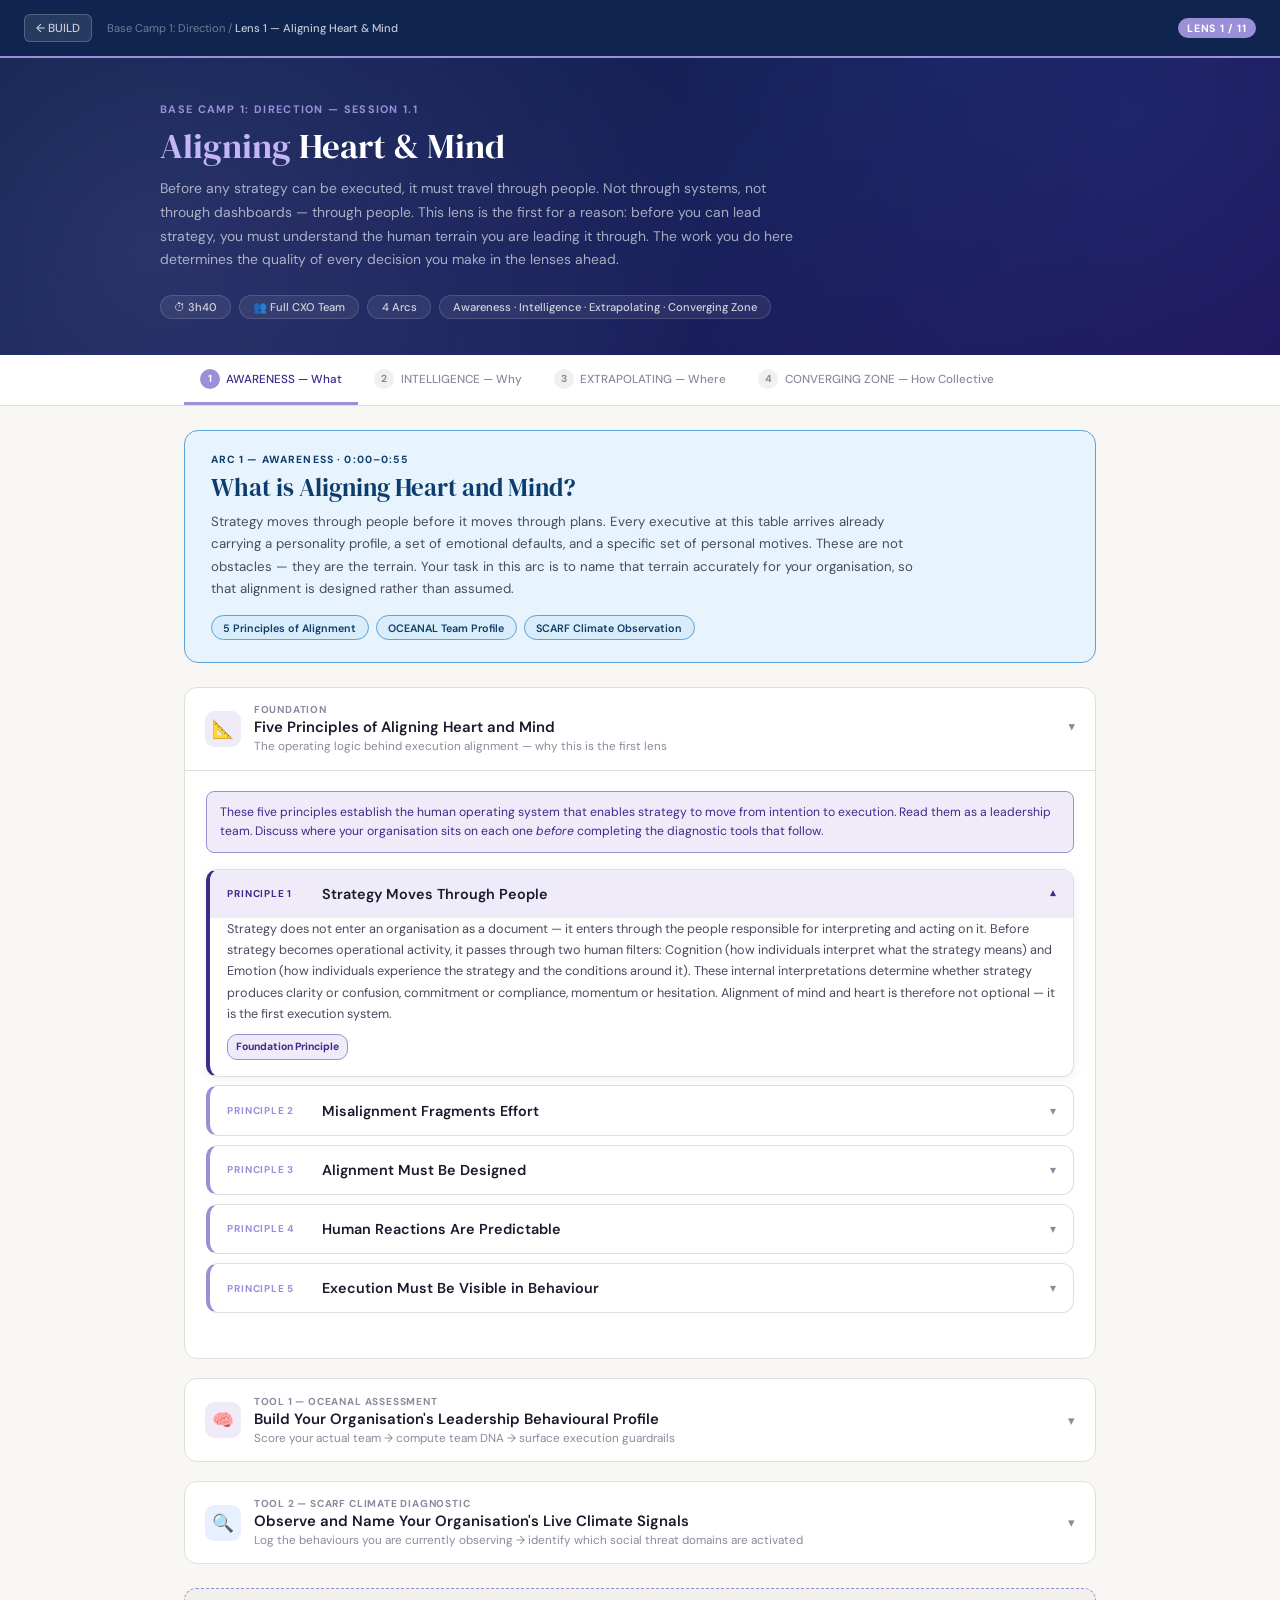
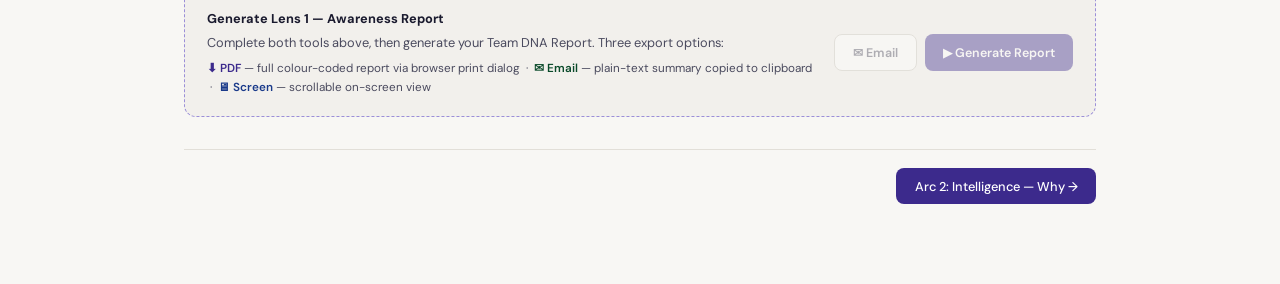
==== lens_01_heartmind.html @ 353a2988 "Update lens_01_heartmind.html" ====
<!DOCTYPE html>
<html lang="en">
<head>
<meta charset="UTF-8">
<meta name="viewport" content="width=device-width, initial-scale=1.0">
<title>S2R BUILD — Lens 1: Aligning Heart & Mind</title>
<link rel="preconnect" href="https://fonts.googleapis.com">
<link href="https://fonts.googleapis.com/css2?family=DM+Sans:ital,opsz,wght@0,9..40,300;0,9..40,400;0,9..40,500;0,9..40,600;1,9..40,400&family=DM+Serif+Display&display=swap" rel="stylesheet">
<style>
/* ── SHARED DESIGN TOKENS (copy :root block to every new lens) ── */
:root{
  --navy:#1B3F7A;--navy-dk:#0F2550;--navy-lt:#2C5099;
  --red:#8C1A1A;--red-m:#B22222;
  --bg:#F8F7F4;--surf:#FFFFFF;--surf2:#F2F0EC;
  --bdr:#E2DFD8;--bdr2:#CCC9C0;
  --tx:#1A1A2E;--tx2:#4A4A5E;--tx3:#8A8A9E;
  --build-bg:#F0EBF8;--build-bd:#9B8FD8;--build-tx:#3C2A8C;
  --arc1-bg:#E8F4FD;--arc1-bd:#5BA3D9;--arc1-tx:#0C3D6B;
  --arc2-bg:#FFF0E8;--arc2-bd:#E88A1A;--arc2-tx:#6B3200;
  --arc3-bg:#F5EAF8;--arc3-bd:#9B4FCC;--arc3-tx:#4A0A7A;
  --arc4-bg:#E8F8F0;--arc4-bd:#2DB57A;--arc4-tx:#0A4A2A;
}
*{box-sizing:border-box;margin:0;padding:0}
body{font-family:'DM Sans',sans-serif;background:var(--bg);color:var(--tx);min-height:100vh}

/* NAV */
.topnav{background:var(--navy-dk);padding:0 1.5rem;display:flex;align-items:center;justify-content:space-between;height:58px;position:sticky;top:0;z-index:200;border-bottom:2px solid var(--build-bd)}
.nav-left{display:flex;align-items:center;gap:.9rem}
.back-btn{background:rgba(255,255,255,.1);border:1px solid rgba(255,255,255,.2);color:rgba(255,255,255,.75);font-family:'DM Sans',sans-serif;font-size:.73rem;font-weight:500;cursor:pointer;border-radius:6px;padding:.3rem .7rem;transition:all .2s}
.back-btn:hover{background:rgba(255,255,255,.18);color:#fff}
.nav-crumb{font-size:.7rem;color:rgba(255,255,255,.4)}
.nav-crumb span{color:rgba(255,255,255,.75);font-weight:500}
.lens-pip{background:var(--build-bd);color:#fff;font-size:.66rem;font-weight:700;padding:.22rem .6rem;border-radius:20px;letter-spacing:.06em}

/* LENS HERO */
.lens-hero{background:linear-gradient(140deg,#0B1E4A 0%,#18215A 55%,#22145A 100%);padding:2.75rem 1.5rem 2.25rem;overflow:hidden;position:relative}
.lens-hero::before{content:'';position:absolute;inset:0;background-image:radial-gradient(circle at 12% 65%,rgba(155,143,216,.18) 0%,transparent 48%),radial-gradient(circle at 88% 18%,rgba(45,100,200,.14) 0%,transparent 42%)}
.hero-inner{max-width:960px;margin:0 auto;position:relative}
.hero-camp{font-size:.68rem;font-weight:700;color:var(--build-bd);letter-spacing:.12em;text-transform:uppercase;margin-bottom:.55rem}
.hero-h1{font-family:'DM Serif Display',serif;font-size:2.2rem;font-weight:400;color:#fff;line-height:1.2;margin-bottom:.6rem}
.hero-h1 em{color:#C4B4F8;font-style:normal}
.hero-p{font-size:.87rem;color:rgba(255,255,255,.62);max-width:640px;line-height:1.72;margin-bottom:1.4rem}
.hero-chips{display:flex;gap:8px;flex-wrap:wrap}
.chip{background:rgba(255,255,255,.07);border:1px solid rgba(255,255,255,.14);color:rgba(255,255,255,.78);padding:.27rem .82rem;border-radius:20px;font-size:.7rem;font-weight:500}

/* ARC NAV */
.arc-nav{background:var(--surf);border-bottom:1px solid var(--bdr);position:sticky;top:58px;z-index:150;overflow-x:auto}
.arc-nav-inner{max-width:960px;margin:0 auto;display:flex;padding:0 1.5rem}
.arc-tab{padding:.82rem 1rem;font-size:.73rem;font-weight:500;color:var(--tx3);cursor:pointer;border-bottom:3px solid transparent;white-space:nowrap;transition:all .2s;display:flex;align-items:center;gap:.4rem}
.arc-tab .anum{width:20px;height:20px;border-radius:50%;background:var(--surf2);font-size:.64rem;font-weight:700;display:flex;align-items:center;justify-content:center;transition:all .2s;flex-shrink:0}
.arc-tab.active{color:var(--build-tx);border-bottom-color:var(--build-bd)}
.arc-tab.active .anum{background:var(--build-bd);color:#fff}
.arc-tab:hover:not(.active){color:var(--tx2);border-bottom-color:var(--bdr2)}

/* MAIN */
.main{max-width:960px;margin:0 auto;padding:1.5rem 1.5rem 5rem}
.arc-sec{display:none}.arc-sec.active{display:block}

/* ARC HEADER */
.arc-hdr{border-radius:14px;padding:1.4rem 1.6rem;margin-bottom:1.5rem;border:1.5px solid;overflow:hidden}
.arc-hdr.a1{background:var(--arc1-bg);border-color:var(--arc1-bd)}
.arc-hdr.a2{background:var(--arc2-bg);border-color:var(--arc2-bd)}
.arc-hdr.a3{background:var(--arc3-bg);border-color:var(--arc3-bd)}
.arc-hdr.a4{background:var(--arc4-bg);border-color:var(--arc4-bd)}
.arc-lbl{font-size:.65rem;font-weight:700;letter-spacing:.11em;text-transform:uppercase;margin-bottom:.38rem}
.a1 .arc-lbl{color:var(--arc1-tx)}.a2 .arc-lbl{color:var(--arc2-tx)}.a3 .arc-lbl{color:var(--arc3-tx)}.a4 .arc-lbl{color:var(--arc4-tx)}
.arc-hdr-h{font-family:'DM Serif Display',serif;font-size:1.55rem;margin-bottom:.48rem;line-height:1.25}
.a1 .arc-hdr-h{color:var(--arc1-tx)}.a2 .arc-hdr-h{color:var(--arc2-tx)}.a3 .arc-hdr-h{color:var(--arc3-tx)}.a4 .arc-hdr-h{color:var(--arc4-tx)}
.arc-hdr-p{font-size:.83rem;color:var(--tx2);line-height:1.7;max-width:720px}
.arc-chips{display:flex;gap:7px;margin-top:.9rem;flex-wrap:wrap}
.arc-chip{font-size:.67rem;font-weight:600;padding:.26rem .72rem;border-radius:20px;border:1.5px solid}
.a1 .arc-chip{background:rgba(91,163,217,.1);border-color:var(--arc1-bd);color:var(--arc1-tx)}
.a2 .arc-chip{background:rgba(232,138,26,.1);border-color:var(--arc2-bd);color:var(--arc2-tx)}
.a3 .arc-chip{background:rgba(155,79,204,.1);border-color:var(--arc3-bd);color:var(--arc3-tx)}
.a4 .arc-chip{background:rgba(45,181,122,.1);border-color:var(--arc4-bd);color:var(--arc4-tx)}

/* PRINCIPLE CARDS */
.principle-grid{display:flex;flex-direction:column;gap:.55rem;margin-bottom:1.5rem}
.pcard{background:var(--surf);border:1px solid var(--bdr);border-radius:12px;overflow:hidden;border-left:4px solid var(--build-bd);transition:border-color .2s}
.pcard.active{border-left-color:var(--build-tx);box-shadow:0 2px 12px rgba(60,42,140,.08)}
.pcard-hdr{display:flex;align-items:center;gap:.9rem;padding:.95rem 1.1rem;cursor:pointer;transition:background .15s}
.pcard-hdr:hover{background:var(--build-bg)}
.pcard.active .pcard-hdr{background:var(--build-bg)}
.pcard-num{font-size:.62rem;font-weight:700;color:var(--build-bd);letter-spacing:.08em;text-transform:uppercase;width:80px;flex-shrink:0}
.pcard.active .pcard-num{color:var(--build-tx)}
.pcard-title{font-size:.9rem;font-weight:600;color:var(--tx);flex:1}
.pcard-arrow{font-size:.75rem;color:var(--tx3);transition:transform .22s;flex-shrink:0}
.pcard.active .pcard-arrow{transform:rotate(180deg);color:var(--build-tx)}
.pcard-body{font-size:.79rem;color:var(--tx2);line-height:1.68;padding:0 1.1rem 0;max-height:0;overflow:hidden;transition:max-height .35s ease,padding .25s ease}
.pcard.active .pcard-body{max-height:600px;padding:0 1.1rem 1rem}
.pcard-tag{display:inline-block;font-size:.65rem;font-weight:700;padding:.18rem .5rem;border-radius:10px;margin-top:.65rem;background:var(--build-bg);color:var(--build-tx);border:1px solid var(--build-bd)}

/* TOOLS */
.tool-block{background:var(--surf);border:1px solid var(--bdr);border-radius:13px;margin-bottom:1.2rem;overflow:hidden}
.tool-hdr{padding:.95rem 1.25rem;display:flex;align-items:center;gap:.8rem;cursor:pointer;transition:background .15s}
.tool-hdr:hover{background:var(--surf2)}
.ticon{width:36px;height:36px;border-radius:9px;display:flex;align-items:center;justify-content:center;font-size:1.1rem;flex-shrink:0}
.thdr-info{flex:1}
.tnum{font-size:.63rem;font-weight:700;color:var(--tx3);letter-spacing:.08em;text-transform:uppercase;margin-bottom:1px}
.ttitle{font-size:.93rem;font-weight:600;color:var(--tx)}
.tsub{font-size:.73rem;color:var(--tx3);margin-top:1px}
.ttog{font-size:.82rem;color:var(--tx3);transition:transform .22s}
.ttog.open{transform:rotate(180deg)}
.tbody{padding:1.3rem;border-top:1px solid var(--bdr)}

/* OCEANAL */
.oceanal-intro{background:var(--build-bg);border:1px solid var(--build-bd);border-radius:9px;padding:.85rem 1rem;font-size:.8rem;color:var(--build-tx);line-height:1.68;margin-bottom:1.1rem}
.score-tbl-wrap{overflow-x:auto;margin-bottom:.85rem}
table.stbl{width:100%;border-collapse:collapse;font-size:.73rem;min-width:620px}
table.stbl th{background:var(--navy-dk);color:rgba(255,255,255,.82);padding:.48rem .55rem;text-align:center;font-weight:600;font-size:.66rem;letter-spacing:.04em;white-space:nowrap}
table.stbl th.tname{text-align:left;min-width:140px}
table.stbl td{padding:.38rem .45rem;border-bottom:1px solid var(--bdr);text-align:center;vertical-align:middle}
table.stbl tr:nth-child(even) td{background:var(--surf2)}
table.stbl .tn{text-align:left;font-weight:600;font-size:.77rem;color:var(--tx)}
table.stbl .td{font-size:.65rem;color:var(--tx3);display:block;font-weight:400;margin-top:1px}
table.stbl input.si{width:42px;border:1px solid var(--bdr2);border-radius:5px;padding:.28rem .3rem;text-align:center;font-family:'DM Sans',sans-serif;font-size:.76rem;color:var(--tx);background:var(--surf)}
table.stbl input.si:focus{outline:none;border-color:var(--build-bd);background:var(--build-bg)}
.hlv{font-size:.7rem;font-weight:700;padding:.18rem .4rem;border-radius:4px}
.hlv.H{background:#E8F8E8;color:#1A6A1A}.hlv.B{background:#FFF8E0;color:#7A5A00}.hlv.L{background:#FEE8E8;color:#8A1A1A}
.calc-btn{background:var(--build-tx);color:#fff;border:none;border-radius:8px;padding:.62rem 1.2rem;font-family:'DM Sans',sans-serif;font-size:.8rem;font-weight:500;cursor:pointer;transition:all .2s;margin-top:.35rem}
.calc-btn:hover{background:#2A1A7A;transform:translateY(-1px)}
.result-block{margin-top:1.2rem;display:none}
.trait-result{background:var(--surf2);border:1px solid var(--bdr);border-radius:10px;padding:.85rem 1rem;margin-bottom:.65rem}
.tr-header{display:flex;align-items:center;gap:.7rem;margin-bottom:.5rem}
.tr-name{font-size:.82rem;font-weight:600;color:var(--tx)}
.tr-bars{display:flex;gap:3px;flex:1;max-width:160px}
.tr-bar{height:7px;border-radius:3px}
.tr-bar.bh{background:#2EA87A}.tr-bar.bb{background:#E8A020}.tr-bar.bl{background:#B22222}
.tr-grid{display:grid;grid-template-columns:1fr 1fr 1fr;gap:5px;margin-top:.45rem}
.trc{border-radius:7px;padding:.42rem .55rem}
.trc.risk{background:#FEE8E8;border:1px solid #EEB0B0}
.trc.resp{background:#E8F0FF;border:1px solid #A0B8EE}
.trc.rout{background:#EEF8EE;border:1px solid #A0D0A0}
.trc-lbl{font-size:.59rem;font-weight:700;text-transform:uppercase;letter-spacing:.06em;margin-bottom:2px}
.trc.risk .trc-lbl{color:#8A1A1A}.trc.resp .trc-lbl{color:#1A3A8A}.trc.rout .trc-lbl{color:#1A5A1A}
.trc-txt{font-size:.67rem;color:var(--tx);line-height:1.45}
.tr-dna{font-size:.73rem;color:var(--tx2);line-height:1.55;margin-bottom:.45rem;font-style:italic}

/* SCARF */
.scarf-intro{font-size:.81rem;color:var(--tx2);line-height:1.7;margin-bottom:1.1rem}
.scarf-domains{display:grid;grid-template-columns:repeat(5,1fr);gap:.55rem;margin-bottom:1.2rem}
@media(max-width:600px){.scarf-domains{grid-template-columns:repeat(3,1fr)}}
.scarf-d{border-radius:9px;padding:.65rem .7rem;text-align:center}
.sd-S{background:#E8F0FF;border:1.5px solid #5A80D0}
.sd-C{background:#FFF0E0;border:1.5px solid #D8A020}
.sd-A{background:#F0E8FF;border:1.5px solid #8A50C0}
.sd-R{background:#E0FFEE;border:1.5px solid #2AB07A}
.sd-F{background:#FFE8E8;border:1.5px solid #D04040}
.sd-letter{font-family:'DM Serif Display',serif;font-size:1.3rem;margin-bottom:2px}
.sd-S .sd-letter{color:#1A3A8A}.sd-C .sd-letter{color:#7A5A00}.sd-A .sd-letter{color:#4A0A8A}.sd-R .sd-letter{color:#0A4A2A}.sd-F .sd-letter{color:#7A1A1A}
.sd-name{font-size:.64rem;font-weight:700;color:var(--tx3)}

.obs-list{display:flex;flex-direction:column;gap:.48rem;margin-bottom:1.2rem}
.obs-row{background:var(--surf2);border:1px solid var(--bdr);border-radius:9px;padding:.72rem .95rem;cursor:pointer;display:grid;grid-template-columns:1fr auto;gap:.7rem;align-items:start;transition:all .15s}
.obs-row:hover{border-color:var(--bdr2);background:#EDEAE6}
.obs-row.logged{border-color:var(--arc1-bd);background:var(--arc1-bg)}
.obs-sign{font-size:.78rem;font-weight:500;color:var(--tx);margin-bottom:.2rem}
.obs-tag{display:inline-block;font-size:.62rem;font-weight:700;padding:.15rem .45rem;border-radius:10px;margin-right:3px}
.dtag-Status{background:#E8F0FF;color:#1A3A8A}.dtag-Certainty{background:#FFF0E0;color:#7A3A00}
.dtag-Autonomy{background:#F0E8FF;color:#4A0A8A}.dtag-Relatedness{background:#E0FFEE;color:#0A4A20}
.dtag-Fairness{background:#FFE8E8;color:#7A1A1A}
.obs-info{font-size:.68rem;color:var(--tx3);line-height:1.5;margin-top:.3rem;display:none}
.obs-row.logged .obs-info{display:block}
.obs-action{font-size:.68rem;color:var(--arc1-tx);font-style:italic;margin-top:.2rem;display:none}
.obs-row.logged .obs-action{display:block}
.log-btn{font-size:.66rem;font-weight:600;background:none;border:1.5px solid var(--bdr2);border-radius:6px;padding:.26rem .6rem;cursor:pointer;color:var(--tx3);font-family:'DM Sans',sans-serif;white-space:nowrap;transition:all .15s;flex-shrink:0}
.log-btn:hover{border-color:var(--build-bd);color:var(--build-tx)}
.obs-row.logged .log-btn{background:var(--arc1-bd);border-color:var(--arc1-bd);color:#fff}
.scarf-summary{margin-top:.5rem}
.domain-bar{margin-bottom:.72rem}
.db-row{display:flex;justify-content:space-between;align-items:center;margin-bottom:.3rem}
.db-name{font-size:.75rem;font-weight:600;color:var(--tx)}
/* SCARF RICH REPORT */
.scarf-report{margin-top:1.2rem}
.scarf-climate-score{border-radius:12px;padding:1.1rem 1.3rem;margin-bottom:1.1rem;display:flex;align-items:center;gap:1rem}
.scs-green{background:#E8F8F0;border:1.5px solid var(--arc4-bd)}.scs-amber{background:#FFF8E0;border:1.5px solid #D8A020}.scs-red{background:#FEE8E8;border:1.5px solid #D04040}
.scs-score{font-family:'DM Serif Display',serif;font-size:2.6rem;font-weight:400;min-width:60px;text-align:center;line-height:1}
.scs-green .scs-score{color:var(--arc4-tx)}.scs-amber .scs-score{color:#7A5A00}.scs-red .scs-score{color:#8A1A1A}
.scs-label{font-size:.88rem;font-weight:600;color:var(--tx);margin-bottom:.2rem}
.scs-desc{font-size:.76rem;color:var(--tx2);line-height:1.6}
.scarf-domain-report{background:var(--surf);border:1px solid var(--bdr);border-radius:10px;margin-bottom:.7rem;overflow:hidden}
.sdr-hdr{padding:.8rem 1rem;display:flex;align-items:center;gap:.75rem}
.sdr-dot{width:10px;height:10px;border-radius:50%;flex-shrink:0}
.sdr-title{font-size:.82rem;font-weight:600;color:var(--tx);flex:1}
.sdr-badge{font-size:.67rem;font-weight:700;padding:.2rem .6rem;border-radius:12px;white-space:nowrap}
.badge-high{background:#FEE8E8;color:#8A1A1A;border:1px solid #EEB0B0}
.badge-mod{background:#FFF8E0;color:#7A5A00;border:1px solid #E8C880}
.badge-low{background:#E8F8F0;color:#0A4A2A;border:1px solid #90D0A8}
.badge-none{background:var(--surf2);color:var(--tx3);border:1px solid var(--bdr)}
.sdr-body{padding:.75rem 1rem;border-top:1px solid var(--bdr);background:var(--surf2)}
.sdr-signs-lbl{font-size:.63rem;font-weight:700;text-transform:uppercase;letter-spacing:.07em;color:var(--tx3);margin-bottom:.4rem}
.sdr-sign-list{display:flex;flex-direction:column;gap:.3rem;margin-bottom:.7rem}
.sdr-sign-item{font-size:.74rem;color:var(--tx);padding:.3rem .55rem;background:var(--surf);border-radius:6px;border-left:2px solid #D04040}
.sdr-action-lbl{font-size:.63rem;font-weight:700;text-transform:uppercase;letter-spacing:.07em;color:#0A4A2A;margin-bottom:.4rem}
.sdr-actions{display:flex;flex-direction:column;gap:.3rem}
.sdr-action-item{font-size:.74rem;color:#1A4A2A;padding:.3rem .55rem;background:#E8F8F0;border-radius:6px;border-left:2px solid var(--arc4-bd)}
.sdr-readiness{font-size:.74rem;color:var(--tx2);line-height:1.6;padding:.55rem .7rem;background:var(--build-bg);border:1px solid var(--build-bd);border-radius:7px;margin-top:.65rem}
/* STRATEGY IMPLICATIONS */
.dna-implications{background:linear-gradient(135deg,#0F2550,#1E1560);border-radius:13px;padding:1.4rem 1.5rem;margin-top:1.3rem;color:#fff}
.dna-impl-h{font-family:'DM Serif Display',serif;font-size:1.25rem;margin-bottom:.35rem}
.dna-impl-p{font-size:.78rem;color:rgba(255,255,255,.6);margin-bottom:1rem;line-height:1.65}
.dna-impl-grid{display:grid;grid-template-columns:1fr 1fr;gap:.65rem}
@media(max-width:560px){.dna-impl-grid{grid-template-columns:1fr}}
.dna-impl-card{background:rgba(255,255,255,.07);border:1px solid rgba(255,255,255,.14);border-radius:9px;padding:.85rem .95rem}
.dic-label{font-size:.62rem;font-weight:700;text-transform:uppercase;letter-spacing:.08em;margin-bottom:.3rem}
.dic-label.risk{color:#F09090}.dic-label.design{color:#90C8F0}.dic-label.watch{color:#F0C870}.dic-label.strength{color:#90E8A8}
.dic-txt{font-size:.74rem;color:rgba(255,255,255,.88);line-height:1.55}
/* DATA COLLECTION NOTE */
.data-collect-note{background:var(--surf);border:1px solid var(--bdr);border-radius:12px;padding:1.1rem 1.3rem;margin-bottom:1.2rem;border-left:4px solid var(--arc2-bd)}
.dcn-title{font-size:.82rem;font-weight:600;color:var(--arc2-tx);margin-bottom:.5rem;display:flex;align-items:center;gap:.4rem}
.dcn-options{display:grid;grid-template-columns:1fr 1fr;gap:.65rem;margin-top:.65rem}
@media(max-width:560px){.dcn-options{grid-template-columns:1fr}}
.dcn-opt{border-radius:8px;padding:.75rem .9rem;border:1.5px solid var(--bdr);background:var(--surf2)}
.dcn-opt-title{font-size:.78rem;font-weight:600;color:var(--tx);margin-bottom:.25rem}
.dcn-opt-body{font-size:.72rem;color:var(--tx2);line-height:1.55}
.db-status{font-size:.7rem;color:var(--tx3)}
.db-track{height:8px;border-radius:4px;background:var(--bdr2);overflow:hidden}
.db-fill{height:100%;border-radius:4px;transition:width .5s}
.df-Status{background:#4A7AEE}.df-Certainty{background:#E88A1A}.df-Autonomy{background:#9A4AEE}.df-Relatedness{background:#2ABA6A}.df-Fairness{background:#EA3A3A}

/* INTELLIGENCE ARC COMPONENTS */
.ignition-block{background:linear-gradient(135deg,#0F2550,#1E1560);border-radius:13px;padding:1.4rem 1.5rem;color:#fff;margin-bottom:1.2rem}
.ign-title{font-family:'DM Serif Display',serif;font-size:1.3rem;margin-bottom:.45rem}
.ign-p{font-size:.83rem;color:rgba(255,255,255,.72);line-height:1.72;margin-bottom:0}
.ign-p em{color:#C4B4F8;font-style:italic}
.intel-prose{font-size:.83rem;color:var(--tx2);line-height:1.75;margin-bottom:1rem}
.intel-prose p{margin-bottom:.75rem}
.intel-prose p:last-child{margin-bottom:0}
.intel-prose strong{color:var(--tx)}
.logic-decisions{display:flex;flex-direction:column;gap:.6rem;margin:1rem 0}
.ld-card{display:flex;gap:.85rem;align-items:flex-start;background:var(--build-bg);border:1px solid var(--build-bd);border-radius:10px;padding:.85rem 1rem}
.ld-check{width:26px;height:26px;border-radius:50%;background:var(--build-tx);color:#fff;font-size:.78rem;font-weight:700;display:flex;align-items:center;justify-content:center;flex-shrink:0;margin-top:1px}
.ld-text{font-size:.8rem;color:var(--tx2);line-height:1.65}
.ld-text strong{color:var(--build-tx);display:block;margin-bottom:.2rem}
.intel-callout{background:var(--surf2);border:1px solid var(--bdr);border-left:3px solid var(--build-bd);border-radius:0 9px 9px 0;padding:.85rem 1rem;margin-top:1rem}
.ic-label{font-size:.65rem;font-weight:700;text-transform:uppercase;letter-spacing:.08em;color:var(--build-tx);margin-bottom:.3rem}
.ic-body{font-size:.79rem;color:var(--tx2);line-height:1.68}
.cc-comparison{display:grid;grid-template-columns:1fr 1fr;gap:.85rem;margin:1rem 0}
@media(max-width:620px){.cc-comparison{grid-template-columns:1fr}}
.cc-col{border-radius:12px;overflow:hidden;border:1.5px solid}
.cc-compliance{border-color:#D04040}.cc-commitment{border-color:var(--arc4-bd)}
.cc-col-hdr{padding:.85rem 1rem;display:flex;align-items:center;gap:.75rem}
.cc-compliance .cc-col-hdr{background:#FEE8E8}.cc-commitment .cc-col-hdr{background:#E8F8F0}
.cc-col-letter{width:30px;height:30px;border-radius:50%;font-family:'DM Serif Display',serif;font-size:1.1rem;display:flex;align-items:center;justify-content:center;flex-shrink:0}
.cc-compliance .cc-col-letter{background:#D04040;color:#fff}.cc-commitment .cc-col-letter{background:var(--arc4-bd);color:#fff}
.cc-col-title{font-size:.85rem;font-weight:600;color:var(--tx)}
.cc-col-sub{font-size:.68rem;color:var(--tx3);margin-top:1px}
.cc-col-body{padding:.9rem 1rem;font-size:.79rem;color:var(--tx2);line-height:1.68}
.cc-col-body p{margin-bottom:.65rem}
.cc-col-body p:last-child{margin-bottom:0}
.cc-cost-list{margin-top:.75rem;border:1px solid var(--bdr);border-radius:8px;overflow:hidden;background:var(--surf)}
.cc-cost-lbl{font-size:.62rem;font-weight:700;text-transform:uppercase;letter-spacing:.07em;padding:.45rem .7rem;background:var(--surf2);border-bottom:1px solid var(--bdr);color:#8A1A1A}
.cc-cost-item{font-size:.75rem;color:#7A1A1A;padding:.38rem .7rem;border-bottom:1px solid var(--bdr);border-left:3px solid #D04040;background:#FEF5F5}
.cc-cost-item:last-child{border-bottom:none}
.payoff-grid{display:grid;grid-template-columns:1fr 1fr;gap:.75rem;margin:1rem 0}
@media(max-width:580px){.payoff-grid{grid-template-columns:1fr}}
.payoff-card{background:var(--surf);border:1px solid var(--bdr);border-radius:11px;padding:1rem 1.1rem;border-top:3px solid var(--arc4-bd)}
.payoff-num{font-family:'DM Serif Display',serif;font-size:1.4rem;color:var(--arc4-bd);margin-bottom:.3rem;line-height:1}
.payoff-title{font-size:.85rem;font-weight:600;color:var(--tx);margin-bottom:.35rem}
.payoff-body{font-size:.77rem;color:var(--tx2);line-height:1.65}
.intel-closing{background:linear-gradient(135deg,#0F2550,#1E1560);border-radius:10px;padding:1rem 1.2rem;font-size:.83rem;color:rgba(255,255,255,.82);line-height:1.7;margin-top:1rem}
.intel-closing strong{color:#C4B4F8}
.intel-reflection{background:var(--arc2-bg);border:1.5px solid var(--arc2-bd);border-radius:12px;padding:1.1rem 1.3rem;margin-top:1.3rem}
.ir-title{font-size:.68rem;font-weight:700;text-transform:uppercase;letter-spacing:.09em;color:var(--arc2-tx);margin-bottom:.4rem}
.ir-prompt{font-size:.83rem;color:var(--arc2-tx);line-height:1.72}
.emo-grid{display:grid;grid-template-columns:repeat(3,1fr);gap:.8rem}
@media(max-width:580px){.emo-grid{grid-template-columns:1fr}}
.emo-card{border-radius:11px;border:1.5px solid;padding:.9rem}
.ec-level{font-size:.63rem;font-weight:700;text-transform:uppercase;letter-spacing:.07em;margin-bottom:.3rem}
.ec-sub{font-size:.8rem;font-weight:600;margin-bottom:.32rem}
.ec-scen{font-size:.7rem;color:var(--tx2);line-height:1.55;margin-bottom:.55rem;padding:.45rem .6rem;background:rgba(255,255,255,.55);border-radius:6px;border-left:2.5px solid}
.ec-rlbl{font-size:.59rem;font-weight:700;text-transform:uppercase;color:#8A1A1A;letter-spacing:.06em;margin-bottom:1px}
.ec-rtxt{font-size:.69rem;color:#7A1A1A;line-height:1.45;margin-bottom:.55rem}
.ec-albl{font-size:.59rem;font-weight:700;text-transform:uppercase;color:#1A5A1A;letter-spacing:.06em;margin-bottom:1px}
.ec-atxt{font-size:.69rem;color:#1A4A1A;line-height:1.45;font-style:italic}
.ec-joy{background:#FFFCE8;border-color:#E8C020}.ec-joy .ec-level{color:#7A5A00}.ec-joy .ec-sub{color:#5A4000}.ec-joy .ec-scen{border-left-color:#E8C020}
.ec-fear{background:#EEF3FF;border-color:#5A80D0}.ec-fear .ec-level{color:#1A3A8A}.ec-fear .ec-sub{color:#1A3060}.ec-fear .ec-scen{border-left-color:#5A80D0}
.ec-anger{background:#FEF0F0;border-color:#D05050}.ec-anger .ec-level{color:#7A1A1A}.ec-anger .ec-sub{color:#5A1010}.ec-anger .ec-scen{border-left-color:#D05050}
.ec-sadness{background:#EEF4FF;border-color:#7A90C0}.ec-sadness .ec-level{color:#1A3060}.ec-sadness .ec-sub{color:#1A2A50}.ec-sadness .ec-scen{border-left-color:#7A90C0}
.ec-disgust{background:#F5EEFF;border-color:#8A50C0}.ec-disgust .ec-level{color:#3A0A6A}.ec-disgust .ec-sub{color:#2A0A5A}.ec-disgust .ec-scen{border-left-color:#8A50C0}
.ec-surprise{background:#EAFFEE;border-color:#2AB07A}.ec-surprise .ec-level{color:#0A4A2A}.ec-surprise .ec-sub{color:#0A3A20}.ec-surprise .ec-scen{border-left-color:#2AB07A}

/* COMPASS */
.compass-intro{font-size:.81rem;color:var(--tx2);line-height:1.7;margin-bottom:1.1rem}
.compass-grid{display:flex;flex-direction:column;gap:.65rem;margin-bottom:1.5rem}
.compass-zone{background:var(--surf);border:1px solid var(--bdr);border-radius:11px;overflow:hidden}
.cz-hdr{padding:.85rem 1.1rem;cursor:pointer;display:flex;align-items:center;gap:.75rem;transition:background .15s}
.cz-hdr:hover{background:var(--surf2)}
.compass-zone.cz-open .cz-hdr{background:var(--surf2);border-bottom:1px solid var(--bdr)}
.cz-num{width:28px;height:28px;border-radius:50%;background:var(--build-bd);color:#fff;font-size:.72rem;font-weight:700;display:flex;align-items:center;justify-content:center;flex-shrink:0}
.cz-meta{flex:1}
.cz-title{font-size:.85rem;font-weight:600;color:var(--tx);margin-bottom:.18rem}
.cz-tagline{font-size:.7rem;color:var(--tx3);font-style:italic}
.cz-heat{display:flex;align-items:center;gap:.4rem}
.heat-lbl{font-size:.62rem;font-weight:700;color:var(--tx3);white-space:nowrap}
.heat-dots{display:flex;gap:2px}
.hdot{width:9px;height:9px;border-radius:50%;background:var(--bdr2);cursor:pointer;transition:background .15s}
.hdot.on{background:#E84040}
.cz-body{padding:1rem 1.1rem;display:none}
.compass-zone.cz-open .cz-body{display:block}
.cz-signal{font-size:.78rem;color:var(--tx2);line-height:1.68;margin-bottom:.85rem;padding:.65rem .8rem;border-left:3px solid var(--build-bd);background:var(--build-bg);border-radius:0 7px 7px 0}
.cz-bp-label{font-size:.65rem;font-weight:700;color:#8A1A1A;text-transform:uppercase;letter-spacing:.07em;margin-bottom:.4rem;margin-top:.7rem}
.cz-bp-signal{background:#FEE8E8;border:1px solid #EEB0B0;border-radius:7px;padding:.6rem .8rem;font-size:.75rem;color:#7A1A1A;line-height:1.55;margin-bottom:.45rem;font-style:italic}
.cz-assess{margin-top:.75rem}
.cz-assess-lbl{font-size:.7rem;font-weight:600;color:var(--tx3);margin-bottom:.35rem}
textarea.cz-notes{width:100%;min-height:48px;border:1px solid var(--bdr2);border-radius:7px;padding:.5rem .65rem;font-family:'DM Sans',sans-serif;font-size:.76rem;color:var(--tx);background:var(--surf);resize:vertical}
textarea.cz-notes:focus{outline:none;border-color:var(--build-bd);background:var(--build-bg)}

/* CONVERGING ZONE */
.czinfo{background:var(--surf2);border:1px solid var(--bdr);border-radius:10px;padding:.85rem 1rem;font-size:.8rem;color:var(--tx2);line-height:1.68;margin-bottom:1.1rem}
.czinfo strong{color:var(--tx)}
.cxo-table-wrap{overflow-x:auto;margin-bottom:1.2rem}
table.cxo-table{width:100%;border-collapse:collapse;font-size:.73rem;min-width:560px}
table.cxo-table th{background:var(--navy-dk);color:rgba(255,255,255,.82);padding:.5rem .65rem;text-align:left;font-weight:600;font-size:.67rem;letter-spacing:.04em}
table.cxo-table td{padding:.55rem .65rem;border-bottom:1px solid var(--bdr);vertical-align:top}
table.cxo-table tr:nth-child(even) td{background:var(--surf2)}
table.cxo-table .cxo-role{font-weight:700;font-size:.78rem;color:var(--tx)}
table.cxo-table .cxo-contrib{font-size:.7rem;color:var(--tx2);line-height:1.5}
table.cxo-table .cxo-domains{display:flex;gap:4px;flex-wrap:wrap}
table.cxo-table .domain-tag{font-size:.63rem;font-weight:600;padding:.18rem .45rem;border-radius:8px;background:var(--build-bg);color:var(--build-tx);border:1px solid var(--build-bd)}

/* PANORAMIC */
.panoramic-steps{display:flex;flex-direction:column;gap:.9rem}
.pstep{background:var(--surf);border:1px solid var(--bdr);border-radius:12px;overflow:hidden}
.pstep-hdr{padding:.85rem 1.1rem;display:flex;align-items:center;gap:.75rem;cursor:pointer;transition:background .15s}
.pstep-hdr:hover{background:var(--surf2)}
.pstep.ps-open .pstep-hdr{background:var(--surf2);border-bottom:1px solid var(--bdr)}
.pstep-n{width:30px;height:30px;border-radius:50%;background:var(--arc4-bd);color:#fff;font-size:.8rem;font-weight:700;display:flex;align-items:center;justify-content:center;flex-shrink:0}
.pstep-meta{flex:1}
.pstep-title{font-size:.88rem;font-weight:600;color:var(--tx)}
.pstep-time{font-size:.68rem;color:var(--tx3)}
.pstep-body{padding:1.1rem;display:none}
.pstep.ps-open .pstep-body{display:block}
.pstep-body p{font-size:.8rem;color:var(--tx2);line-height:1.68;margin-bottom:.75rem}
.pstep-body p strong{color:var(--tx)}

.self-table{width:100%;border-collapse:collapse;font-size:.75rem;margin-bottom:.85rem}
.self-table th{background:var(--surf2);padding:.45rem .6rem;text-align:left;font-weight:600;font-size:.68rem;color:var(--tx3);letter-spacing:.04em;border-bottom:1.5px solid var(--bdr)}
.self-table td{padding:.45rem .6rem;border-bottom:1px solid var(--bdr);vertical-align:top}
.self-table td.role-col{font-weight:700;font-size:.78rem;color:var(--tx);width:100px}
.self-table textarea.stx{width:100%;min-height:44px;border:1px solid var(--bdr2);border-radius:6px;padding:.4rem .5rem;font-family:'DM Sans',sans-serif;font-size:.72rem;color:var(--tx);background:var(--surf);resize:vertical}
.self-table textarea.stx:focus{outline:none;border-color:var(--build-bd);background:var(--build-bg)}
.self-table select.sdmn{width:100%;border:1px solid var(--bdr2);border-radius:6px;padding:.38rem .45rem;font-family:'DM Sans',sans-serif;font-size:.7rem;color:var(--tx);background:var(--surf);cursor:pointer}
.self-table select.sdmn:focus{outline:none;border-color:var(--build-bd)}

/* SYNTHESIS */
.synth{background:linear-gradient(135deg,var(--navy-dk),#2A1A5A);border-radius:13px;padding:1.4rem 1.5rem;color:#fff;margin-top:1.5rem}
.synth-h{font-family:'DM Serif Display',serif;font-size:1.35rem;margin-bottom:.4rem}
.synth-p{font-size:.8rem;color:rgba(255,255,255,.62);margin-bottom:1.1rem;line-height:1.65}
.synth-grid{display:grid;grid-template-columns:repeat(3,1fr);gap:.7rem}
@media(max-width:560px){.synth-grid{grid-template-columns:1fr}}
.synth-cell{background:rgba(255,255,255,.07);border:1px solid rgba(255,255,255,.14);border-radius:9px;padding:.85rem .95rem}
.synth-cell-lbl{font-size:.62rem;font-weight:700;text-transform:uppercase;letter-spacing:.08em;color:rgba(255,255,255,.45);margin-bottom:.28rem}
.synth-cell-txt{font-size:.75rem;color:rgba(255,255,255,.88);line-height:1.55}

/* EXTRAPOLATING ARC 3 */
.ext-cols{display:grid;grid-template-columns:1fr 1fr;gap:.9rem;margin-bottom:1.1rem}
@media(max-width:620px){.ext-cols{grid-template-columns:1fr}}
.ext-card{border-radius:12px;padding:1.2rem 1.3rem;border:1.5px solid}
.ext-flame{background:#FFFBEE;border-color:#D8A020}
.ext-burn{background:#FEF2F2;border-color:#D04040}
.ext-card-icon{font-size:1.3rem;margin-bottom:.4rem}
.ext-card-title{font-size:.9rem;font-weight:700;margin-bottom:.18rem}
.ext-flame .ext-card-title{color:#7A5000}
.ext-burn .ext-card-title{color:#8A1A1A}
.ext-card-sub{font-size:.65rem;font-weight:700;text-transform:uppercase;letter-spacing:.07em;margin-bottom:.6rem;line-height:1.4}
.ext-flame .ext-card-sub{color:#B07820}
.ext-burn .ext-card-sub{color:#C04040}
.ext-card-body{font-size:.79rem;color:var(--tx2);line-height:1.7}
.ext-outcome{display:inline-block;font-size:.7rem;font-weight:600;padding:.3rem .75rem;border-radius:20px;margin-top:.75rem}
.ext-outcome-good{background:#E8F8E8;color:#0A4A1A;border:1px solid #90D090}
.ext-outcome-bad{background:#FEE8E8;color:#8A1A1A;border:1px solid #EEB0B0}
.ext-instruction{font-size:.8rem;color:var(--arc3-tx);line-height:1.68;margin-bottom:1rem;padding:.8rem 1rem;background:var(--arc3-bg);border:1.5px solid var(--arc3-bd);border-radius:9px}
.ext-instruction strong{display:block;margin-bottom:.25rem;font-size:.82rem}

/* COMPASS COLLAPSIBLE ZONES */
.compass-zones{display:flex;flex-direction:column;gap:.5rem}
.czone{background:var(--surf);border:1px solid var(--bdr);border-radius:12px;overflow:hidden}
.czone.cz-open{box-shadow:0 3px 14px rgba(0,0,0,.07)}
.czone-hdr{padding:.88rem 1.1rem;cursor:pointer;display:flex;align-items:center;gap:.8rem;transition:background .15s;user-select:none}
.czone-hdr:hover{background:var(--surf2)}
.czone.cz-open .czone-hdr{background:var(--arc3-bg);border-bottom:1px solid var(--arc3-bd)}
.czone-num{width:28px;height:28px;border-radius:50%;background:var(--arc3-bd);color:#fff;font-size:.72rem;font-weight:700;display:flex;align-items:center;justify-content:center;flex-shrink:0}
.czone-info{flex:1;min-width:0}
.czone-title{font-size:.88rem;font-weight:600;color:var(--tx);margin-bottom:.1rem}
.czone-tagline{font-size:.7rem;color:var(--tx3);font-style:italic;white-space:nowrap;overflow:hidden;text-overflow:ellipsis}
.czone-heat{display:flex;gap:4px;align-items:center;flex-shrink:0}
.cz-hdot{width:10px;height:10px;border-radius:50%;background:var(--bdr2);cursor:pointer;transition:background .15s}
.cz-hdot.on{background:#E84040}
.czone-chev{font-size:.72rem;color:var(--tx3);transition:transform .25s;flex-shrink:0;margin-left:.2rem}
.czone.cz-open .czone-chev{transform:rotate(180deg);color:var(--arc3-tx)}
.czone-body{display:none;padding:1.1rem 1.2rem}
.czone.cz-open .czone-body{display:block}
.czb-narrative-hdr{font-size:.65rem;font-weight:700;text-transform:uppercase;letter-spacing:.08em;color:var(--arc3-tx);margin-bottom:.4rem}
.czb-narrative{font-size:.8rem;color:var(--tx2);line-height:1.72;margin-bottom:.85rem;padding:.75rem .9rem;background:var(--surf2);border-left:3px solid var(--arc3-bd);border-radius:0 8px 8px 0}
.czb-bp-hdr{font-size:.65rem;font-weight:700;text-transform:uppercase;letter-spacing:.08em;color:#8A1A1A;margin-bottom:.35rem}
.czb-bp{font-size:.79rem;color:#7A1A1A;line-height:1.68;padding:.65rem .85rem;background:#FEE8E8;border:1px solid #EEB0B0;border-left:3px solid #D04040;border-radius:0 8px 8px 0;margin-bottom:1rem}
.czb-rate-row{display:flex;align-items:center;gap:.75rem;margin-bottom:.75rem;flex-wrap:wrap}
.czb-rate-lbl{font-size:.65rem;font-weight:700;text-transform:uppercase;letter-spacing:.07em;color:var(--tx3);white-space:nowrap}
.czb-dots{display:flex;gap:6px;align-items:center}
.czb-dot{width:16px;height:16px;border-radius:50%;background:var(--bdr2);cursor:pointer;transition:all .15s;border:2px solid transparent;flex-shrink:0}
.czb-dot:hover{border-color:var(--arc3-bd)}
.czb-dot.on{background:#E84040;border-color:#C02020}
.czb-rate-desc{font-size:.71rem;color:var(--tx3);font-style:italic}
.czb-obs-lbl{font-size:.65rem;font-weight:700;text-transform:uppercase;letter-spacing:.07em;color:var(--tx3);margin-bottom:.3rem}
textarea.czb-notes{width:100%;min-height:54px;border:1px solid var(--bdr2);border-radius:7px;padding:.48rem .62rem;font-family:'DM Sans',sans-serif;font-size:.77rem;color:var(--tx);background:var(--surf2);resize:vertical}
textarea.czb-notes:focus{outline:none;border-color:var(--arc3-bd);background:var(--arc3-bg)}

.ext-exercise{background:var(--surf);border:1.5px solid var(--arc3-bd);border-radius:13px;padding:1.25rem 1.35rem;margin-top:1.5rem}
.ext-ex-title{font-family:'DM Serif Display',serif;font-size:1.1rem;color:var(--arc3-tx);margin-bottom:.35rem}
.ext-ex-intro{font-size:.8rem;color:var(--tx2);line-height:1.68;margin-bottom:.25rem}
.ex-domain-row{display:grid;grid-template-columns:1fr auto;gap:.75rem;align-items:center;background:var(--surf2);border:1px solid var(--bdr);border-radius:9px;padding:.65rem .9rem}
.ex-domain-name{font-size:.82rem;font-weight:600;color:var(--tx)}
.ex-btn-group{display:flex;gap:.35rem}
.ex-btn{padding:.3rem .7rem;border-radius:20px;border:1.5px solid var(--bdr2);background:var(--surf);font-family:'DM Sans',sans-serif;font-size:.68rem;font-weight:600;cursor:pointer;color:var(--tx3);transition:all .18s;white-space:nowrap}
.ex-btn:hover{border-color:var(--bdr2);color:var(--tx)}
.ex-btn.sel-stable{background:#E8F8E8;border-color:#2AB07A;color:#0A4A1A}
.ex-btn.sel-flame{background:#FFFBEE;border-color:#D8A020;color:#7A5000}
.ex-btn.sel-burn{background:#FEE8E8;border-color:#D04040;color:#8A1A1A}
#alignment-report{display:none;position:fixed;inset:0;z-index:500;background:#fff;overflow-y:auto}
#alignment-report.open{display:block}
.ar-topbar{background:var(--navy-dk);padding:0 1.5rem;height:52px;display:flex;align-items:center;justify-content:space-between;position:sticky;top:0;z-index:10;border-bottom:2px solid var(--arc3-bd)}
.ar-topbar-title{font-size:.78rem;font-weight:600;color:rgba(255,255,255,.82)}
.ar-topbar-actions{display:flex;gap:.4rem}
.ar-btn{font-family:'DM Sans',sans-serif;font-size:.71rem;font-weight:600;cursor:pointer;border-radius:6px;padding:.28rem .72rem;border:none;transition:all .18s}
.ar-btn-close{background:rgba(255,255,255,.1);color:rgba(255,255,255,.75)}.ar-btn-close:hover{background:rgba(255,255,255,.2);color:#fff}
.ar-btn-print{background:var(--arc3-bd);color:#fff}.ar-btn-print:hover{background:#7A30A8}
.ar-btn-email{background:var(--arc4-bd);color:#fff}.ar-btn-email:hover{background:#1A9A60}
.ar-body{max-width:780px;margin:0 auto;padding:2.5rem 2rem 5rem;font-family:'DM Sans',sans-serif}
.ar-masthead{padding-bottom:1.2rem;margin-bottom:1.8rem;border-bottom:3px solid var(--arc3-bd)}
.ar-brand{font-size:.63rem;font-weight:700;text-transform:uppercase;letter-spacing:.1em;color:var(--arc3-tx);margin-bottom:.3rem}
.ar-doc-title{font-family:'DM Serif Display',serif;font-size:1.85rem;color:var(--navy-dk);line-height:1.2;margin-bottom:.3rem}
.ar-doc-sub{font-size:.77rem;color:var(--tx3);margin-bottom:.55rem}
.ar-verdict{display:flex;gap:.5rem;flex-wrap:wrap;margin-top:.6rem}
.ar-verdict-chip{font-size:.68rem;font-weight:700;padding:.22rem .68rem;border-radius:12px}
.avc-stable{background:#E8F8E8;color:#0A4A1A;border:1px solid #90D090}
.avc-flame{background:#FFFBEE;color:#7A5000;border:1px solid #D8C080}
.avc-burn{background:#FEE8E8;color:#8A1A1A;border:1px solid #EEB0B0}
.ar-section{margin-bottom:2rem}
.ar-sec-hdr{display:flex;align-items:center;gap:.65rem;margin-bottom:1rem;padding-bottom:.5rem;border-bottom:2px solid var(--bdr)}
.ar-sec-title{font-size:.92rem;font-weight:600;color:var(--tx)}
.ar-domain-card{border-radius:11px;border:1.5px solid;margin-bottom:.85rem;overflow:hidden;page-break-inside:avoid}
.ar-domain-card.dc-burn{border-color:#D04040}.ar-domain-card.dc-flame{border-color:#D8A020}.ar-domain-card.dc-stable{border-color:#2AB07A}
.ar-dc-hdr{padding:.72rem 1rem;display:flex;align-items:center;gap:.65rem}
.dc-burn .ar-dc-hdr{background:#FEE8E8}.dc-flame .ar-dc-hdr{background:#FFFBEE}.dc-stable .ar-dc-hdr{background:#E8F8E8}
.ar-dc-name{font-size:.88rem;font-weight:700}
.dc-burn .ar-dc-name{color:#8A1A1A}.dc-flame .ar-dc-name{color:#7A5000}.dc-stable .ar-dc-name{color:#0A4A1A}
.ar-dc-badge{font-size:.62rem;font-weight:700;padding:.16rem .5rem;border-radius:10px;margin-left:auto;white-space:nowrap}
.dc-burn .ar-dc-badge{background:#FEE8E8;color:#8A1A1A;border:1px solid #EEB0B0}
.dc-flame .ar-dc-badge{background:#FFFBEE;color:#7A5000;border:1px solid #D8C080}
.dc-stable .ar-dc-badge{background:#E8F8E8;color:#0A4A1A;border:1px solid #90D090}
.ar-dc-body{padding:.85rem 1rem}
.ar-dc-body+.ar-dc-body{border-top:1px solid var(--bdr)}
.ar-row-lbl{font-size:.6rem;font-weight:700;text-transform:uppercase;letter-spacing:.08em;margin-bottom:.25rem}
.dc-burn .ar-row-lbl{color:#8A1A1A}.dc-flame .ar-row-lbl{color:#7A5000}.dc-stable .ar-row-lbl{color:#0A4A1A}
.ar-row-txt{font-size:.78rem;color:var(--tx2);line-height:1.68;margin-bottom:.75rem}
.ar-row-txt:last-child{margin-bottom:0}
.ar-actions-box{background:var(--build-bg);border:1.5px solid var(--build-bd);border-radius:9px;padding:.85rem 1rem;margin-top:.65rem}
.ar-actions-lbl{font-size:.62rem;font-weight:700;text-transform:uppercase;letter-spacing:.08em;color:var(--build-tx);margin-bottom:.4rem}
.ar-action-item{font-size:.77rem;color:var(--tx);line-height:1.55;padding-left:.9rem;position:relative;margin-bottom:.3rem}
.ar-action-item:last-child{margin-bottom:0}
.ar-action-item::before{content:'→';position:absolute;left:0;color:var(--build-bd);font-weight:700}
.ar-commitbox{border:1.5px solid var(--bdr2);border-radius:9px;padding:.85rem 1rem;margin-bottom:.75rem;background:var(--surf)}
.ar-commitbox-lbl{font-size:.63rem;font-weight:700;text-transform:uppercase;letter-spacing:.07em;color:var(--tx2);margin-bottom:.4rem}
.ar-commit-field{min-height:60px;border:1px solid var(--bdr2);border-radius:6px;padding:.5rem .65rem;font-family:'DM Sans',sans-serif;font-size:.79rem;color:var(--tx);background:var(--surf2);line-height:1.68;outline:none;white-space:pre-wrap;word-break:break-word}
.ar-commit-field:empty::before{content:attr(data-ph);color:#6A6A7E;pointer-events:none}
.ar-commit-field:focus{border-color:var(--arc3-bd);background:var(--arc3-bg)}
.ar-footer-bar{margin-top:2rem;padding-top:.85rem;border-top:1px solid var(--bdr);display:flex;justify-content:space-between;font-size:.63rem;color:var(--tx3)}
.ar-toast{position:fixed;bottom:1.5rem;left:50%;transform:translateX(-50%);background:var(--navy-dk);color:#fff;font-size:.76rem;font-weight:500;padding:.45rem 1.2rem;border-radius:20px;z-index:600;opacity:0;transition:opacity .3s;pointer-events:none}
.ar-toast.show{opacity:1}
@media print{
  *{-webkit-print-color-adjust:exact!important;print-color-adjust:exact!important}
  .topnav,.arc-nav,.main,.ar-topbar{display:none!important}
  #alignment-report{display:block!important;position:static!important;overflow:visible!important}
  .ar-topbar{display:none!important}
  .ar-body{padding:1.2cm 1.8cm;max-width:100%}
  .ar-domain-card{page-break-inside:avoid;break-inside:avoid}
  .ar-commit-field{border:1px solid #ccc;background:#f9f9f9;min-height:55px}
  .ar-commit-field:empty::before{color:#aaa}
  .no-print{display:none!important}
  /* Colour-safe badge & card overrides */
  .dc-burn .ar-dc-hdr{background:#FEE8E8!important}
  .dc-flame .ar-dc-hdr{background:#FFFBEE!important}
  .dc-stable .ar-dc-hdr{background:#E8F8E8!important}
  .dc-burn{border-color:#D04040!important}
  .dc-flame{border-color:#D8A020!important}
  .dc-stable{border-color:#2AB07A!important}
  .dc-burn .ar-dc-name{color:#8A1A1A!important}
  .dc-flame .ar-dc-name{color:#7A5000!important}
  .dc-stable .ar-dc-name{color:#0A4A1A!important}
  .dc-burn .ar-dc-badge{background:#FEE8E8!important;color:#8A1A1A!important;border:1px solid #EEB0B0!important}
  .dc-flame .ar-dc-badge{background:#FFFBEE!important;color:#7A5000!important;border:1px solid #D8C080!important}
  .dc-stable .ar-dc-badge{background:#E8F8E8!important;color:#0A4A1A!important;border:1px solid #90D090!important}
  .ar-actions-box{background:#EDE8FF!important;border:1.5px solid #9B8FD8!important}
  .avc-burn{background:#FEE8E8!important;color:#8A1A1A!important;border:1px solid #EEB0B0!important}
  .avc-flame{background:#FFFBEE!important;color:#7A5000!important;border:1px solid #D8C080!important}
  .avc-stable{background:#E8F8E8!important;color:#0A4A1A!important;border:1px solid #90D090!important}
  .ar-sec-hdr{border-bottom:2px solid #E2DFD8!important}
  @page{margin:1.5cm 1.8cm;size:A4}
}

/* SECTION DIVIDER */
.sdiv{display:flex;align-items:center;gap:.65rem;margin:1.5rem 0 1.1rem}
.sdiv::before,.sdiv::after{content:'';flex:1;height:1px;background:var(--bdr)}
.sdiv span{font-size:.66rem;font-weight:700;color:var(--tx3);text-transform:uppercase;letter-spacing:.1em;white-space:nowrap}

/* INFO / WARN NOTES */
.info-note{background:var(--build-bg);border:1px solid var(--build-bd);border-radius:8px;padding:.65rem .85rem;font-size:.76rem;color:var(--build-tx);line-height:1.58;margin-bottom:1rem}

/* ARC FOOTER */
.arc-footer{display:flex;justify-content:space-between;align-items:center;margin-top:2rem;padding-top:1.1rem;border-top:1px solid var(--bdr)}
.afbtn{padding:.6rem 1.15rem;border-radius:8px;font-family:'DM Sans',sans-serif;font-size:.8rem;font-weight:500;cursor:pointer;transition:all .2s;display:flex;align-items:center;gap:.4rem}
.afbtn.prev{background:var(--surf2);border:1.5px solid var(--bdr);color:var(--tx2)}.afbtn.prev:hover{border-color:var(--bdr2);color:var(--tx)}
.afbtn.next{background:var(--build-tx);border:none;color:#fff}.afbtn.next:hover{background:#2A1A7A;transform:translateY(-1px);box-shadow:0 4px 12px rgba(60,42,140,.3)}
.afbtn.next2{background:var(--arc4-bd);border:none;color:#fff}.afbtn.next2:hover{background:#1A9A60;transform:translateY(-1px)}

/* SCARF NARRATIVE SUMMARY */
.scarf-narrative{background:linear-gradient(135deg,#0F2550,#1E1560);border-radius:12px;padding:1.25rem 1.4rem;margin-top:1.25rem;color:#fff}
.sn-title{font-family:'DM Serif Display',serif;font-size:1.1rem;margin-bottom:.45rem}
.sn-body{font-size:.8rem;color:rgba(255,255,255,.75);line-height:1.72;margin-bottom:.85rem}
.sn-tags{display:flex;gap:6px;flex-wrap:wrap}
.sn-tag{font-size:.67rem;font-weight:600;padding:.22rem .65rem;border-radius:20px;background:rgba(255,255,255,.1);border:1px solid rgba(255,255,255,.2);color:rgba(255,255,255,.85)}

/* GENERATE REPORT BUTTON AREA */
.report-trigger{margin-top:1.5rem;padding:1.25rem 1.4rem;background:var(--surf2);border:1.5px dashed var(--build-bd);border-radius:12px;display:flex;align-items:center;justify-content:space-between;gap:1rem;flex-wrap:wrap}
.rt-text{font-size:.8rem;color:var(--tx2);line-height:1.6;flex:1;min-width:200px}
.rt-text strong{color:var(--tx);display:block;margin-bottom:.2rem}
.rt-actions{display:flex;gap:.55rem;flex-wrap:wrap}
.rpt-btn{padding:.6rem 1.1rem;border-radius:8px;font-family:'DM Sans',sans-serif;font-size:.78rem;font-weight:600;cursor:pointer;transition:all .2s;border:none;display:flex;align-items:center;gap:.4rem}
.rpt-btn.primary{background:var(--build-tx);color:#fff}.rpt-btn.primary:hover{background:#2A1A7A;transform:translateY(-1px)}
.rpt-btn.secondary{background:var(--surf);border:1.5px solid var(--bdr2);color:var(--tx2)}.rpt-btn.secondary:hover{border-color:var(--build-bd);color:var(--build-tx)}
.rpt-btn:disabled{opacity:.4;cursor:not-allowed;transform:none}

/* REPORT PANEL (hidden on screen, shown when generated / in print) */
#dna-report{display:none;position:fixed;inset:0;z-index:500;background:#fff;overflow-y:auto;padding:0}
#dna-report.open{display:block}
.rp-topbar{background:var(--navy-dk);padding:.75rem 1.5rem;display:flex;align-items:center;justify-content:space-between;position:sticky;top:0;z-index:10}
.rp-topbar-title{font-size:.8rem;font-weight:600;color:rgba(255,255,255,.85)}
.rp-topbar-actions{display:flex;gap:.5rem}
.rp-close{background:rgba(255,255,255,.1);border:1px solid rgba(255,255,255,.2);color:#fff;font-family:'DM Sans',sans-serif;font-size:.73rem;cursor:pointer;border-radius:6px;padding:.3rem .75rem}
.rp-close:hover{background:rgba(255,255,255,.2)}
.rp-print{background:var(--build-bd);border:none;color:#fff;font-family:'DM Sans',sans-serif;font-size:.73rem;font-weight:600;cursor:pointer;border-radius:6px;padding:.3rem .8rem}
.rp-email{background:var(--arc4-bd);border:none;color:#fff;font-family:'DM Sans',sans-serif;font-size:.73rem;font-weight:600;cursor:pointer;border-radius:6px;padding:.3rem .8rem}
.rp-body{max-width:760px;margin:0 auto;padding:2.5rem 2rem 4rem;font-family:'DM Sans',sans-serif}
.rp-masthead{border-bottom:3px solid var(--build-bd);padding-bottom:1.2rem;margin-bottom:1.8rem}
.rp-logo-line{font-size:.68rem;font-weight:700;color:var(--build-tx);letter-spacing:.1em;text-transform:uppercase;margin-bottom:.4rem}
.rp-doc-title{font-family:'DM Serif Display',serif;font-size:1.9rem;color:var(--navy-dk);line-height:1.2;margin-bottom:.35rem}
.rp-doc-sub{font-size:.8rem;color:var(--tx3)}
.rp-org-line{margin-top:.65rem;font-size:.78rem;color:var(--tx2)}
.rp-org-line span{font-weight:600;color:var(--tx)}
.rp-section{margin-bottom:2rem}
.rp-sec-hdr{display:flex;align-items:center;gap:.7rem;margin-bottom:1rem;padding-bottom:.5rem;border-bottom:1.5px solid var(--bdr)}
.rp-sec-num{width:26px;height:26px;border-radius:50%;background:var(--build-bd);color:#fff;font-size:.72rem;font-weight:700;display:flex;align-items:center;justify-content:center;flex-shrink:0}
.rp-sec-title{font-size:.92rem;font-weight:600;color:var(--tx)}
.rp-trait-row{display:grid;grid-template-columns:140px 70px 1fr 1fr;gap:.65rem;align-items:start;padding:.55rem 0;border-bottom:1px solid var(--bdr)}
.rp-trait-row:last-child{border-bottom:none}
.rp-t-name{font-size:.78rem;font-weight:600;color:var(--tx)}
.rp-t-dna{font-size:.72rem;color:var(--tx2);line-height:1.5}
.rp-t-risk{font-size:.7rem;color:#8A1A1A;line-height:1.45;padding:.3rem .5rem;background:#FEE8E8;border-radius:5px}
.rp-t-resp{font-size:.7rem;color:#0A4A2A;line-height:1.45;padding:.3rem .5rem;background:#E8F8F0;border-radius:5px}
.rp-scarf-row{display:grid;grid-template-columns:110px 100px 1fr;gap:.65rem;align-items:start;padding:.55rem 0;border-bottom:1px solid var(--bdr)}
.rp-scarf-row:last-child{border-bottom:none}
.rp-sd-name{font-size:.78rem;font-weight:600;color:var(--tx)}
.rp-sd-signs{font-size:.7rem;color:var(--tx2);line-height:1.5}
.rp-sd-actions{font-size:.7rem;color:#0A4A2A;line-height:1.5}
.rp-synthesis{background:var(--build-bg);border:1.5px solid var(--build-bd);border-radius:10px;padding:1.1rem 1.25rem;margin-bottom:1rem}
.rp-synth-title{font-size:.82rem;font-weight:600;color:var(--build-tx);margin-bottom:.45rem}
.rp-synth-body{font-size:.77rem;color:var(--tx2);line-height:1.7}
.rp-impl-grid{display:grid;grid-template-columns:1fr 1fr;gap:.65rem;margin-top:.75rem}
.rp-impl-cell{border-radius:8px;padding:.7rem .85rem}
.rp-impl-risk{background:#FEE8E8;border:1px solid #EEB0B0}
.rp-impl-design{background:#E8F0FF;border:1px solid #A0B8EE}
.rp-impl-watch{background:#FFF8E0;border:1px solid #E8C880}
.rp-impl-strength{background:#E8F8F0;border:1px solid #90D0A8}
.rp-impl-lbl{font-size:.6rem;font-weight:700;text-transform:uppercase;letter-spacing:.07em;margin-bottom:.28rem}
.rp-impl-risk .rp-impl-lbl{color:#8A1A1A}.rp-impl-design .rp-impl-lbl{color:#1A3A8A}.rp-impl-watch .rp-impl-lbl{color:#7A5A00}.rp-impl-strength .rp-impl-lbl{color:#0A4A2A}
.rp-impl-txt{font-size:.72rem;line-height:1.5;color:var(--tx2)}
.rp-commit-box{border:1.5px solid var(--bdr2);border-radius:8px;padding:.85rem 1rem;margin-bottom:.7rem;background:var(--surf)}
.rp-commit-lbl{font-size:.65rem;font-weight:700;text-transform:uppercase;letter-spacing:.07em;color:var(--tx3);margin-bottom:.5rem}
.rp-commit-field{min-height:72px;border:1px solid var(--bdr2);border-radius:6px;padding:.55rem .7rem;font-family:'DM Sans',sans-serif;font-size:.8rem;color:var(--tx);background:var(--surf2);line-height:1.7;outline:none;white-space:pre-wrap;word-break:break-word}
.rp-commit-field:empty::before{content:attr(data-placeholder);color:var(--tx3);pointer-events:none}
.rp-commit-field:focus{border-color:var(--build-bd);background:var(--build-bg)}
.rp-commit-field:focus:empty::before{color:var(--bdr2)}
.rp-footer{margin-top:2.5rem;padding-top:1rem;border-top:1px solid var(--bdr);display:flex;justify-content:space-between;align-items:center}
.rp-footer-brand{font-size:.68rem;color:var(--tx3)}
.rp-footer-brand strong{color:var(--build-tx)}
.rp-footer-lens{font-size:.68rem;color:var(--tx3)}
.copy-toast{position:fixed;bottom:1.5rem;left:50%;transform:translateX(-50%);background:var(--navy-dk);color:#fff;font-size:.78rem;font-weight:500;padding:.5rem 1.25rem;border-radius:20px;z-index:600;opacity:0;transition:opacity .3s;pointer-events:none}
.copy-toast.show{opacity:1}

/* ── PRINT STYLES ── */
@media print{
  *{-webkit-print-color-adjust:exact!important;print-color-adjust:exact!important}
  .topnav,.arc-nav,.main,.copy-toast{display:none!important}
  #dna-report{display:block!important;position:static!important;overflow:visible!important}
  .rp-topbar{display:none!important}
  .rp-body{padding:1.2cm 1.8cm;max-width:100%}
  .rp-doc-title{font-size:1.6rem}
  .rp-section{page-break-inside:avoid}
  .rp-commit-box{page-break-inside:avoid;break-inside:avoid}
  .rp-commit-field{min-height:0;height:auto;overflow:visible;white-space:pre-wrap;border:1px solid #ccc;background:#fafafa}
  .rp-commit-field:empty{min-height:80px;border:1px dashed #ccc}
  .rp-commit-field:empty::before{content:attr(data-placeholder);color:#aaa}
  .no-print{display:none!important}
  .rp-impl-grid{grid-template-columns:1fr 1fr}
  /* Colour-safe trait & scarf badge overrides */
  .hlv.H{background:#E8F8E8!important;color:#1A6A1A!important}
  .hlv.B{background:#FFF8E0!important;color:#7A5A00!important}
  .hlv.L{background:#FEE8E8!important;color:#8A1A1A!important}
  .badge-high{background:#FEE8E8!important;color:#8A1A1A!important;border:1px solid #EEB0B0!important}
  .badge-mod{background:#FFF8E0!important;color:#7A5A00!important;border:1px solid #E8C880!important}
  .badge-low{background:#E8F8F0!important;color:#0A4A2A!important;border:1px solid #90D0A8!important}
  .rp-impl-risk{background:#FEE8E8!important;border:1px solid #EEB0B0!important}
  .rp-impl-design{background:#E8F0FF!important;border:1px solid #A0B8EE!important}
  .rp-impl-watch{background:#FFF8E0!important;border:1px solid #E8C880!important}
  .rp-impl-strength{background:#E8F8F0!important;border:1px solid #90D0A8!important}
  .rp-impl-risk .rp-impl-lbl{color:#8A1A1A!important}
  .rp-impl-design .rp-impl-lbl{color:#1A3A8A!important}
  .rp-impl-watch .rp-impl-lbl{color:#7A5A00!important}
  .rp-impl-strength .rp-impl-lbl{color:#0A4A2A!important}
  .rp-t-risk{background:#FEE8E8!important;color:#7A1A1A!important}
  .rp-t-resp{background:#E8F8F0!important;color:#0A4A2A!important}
  .rp-synthesis{background:#EDE8FF!important;border-color:#9B8FD8!important}
  .rp-synth-title{color:#3C2A8C!important}
  @page{margin:1.5cm 1.8cm;size:A4}
}

/* ── REDESIGNED ARC 3 REPORT ── */
.ar-cover{background:linear-gradient(140deg,#0B1E4A 0%,#18215A 55%,#22145A 100%);padding:2.8rem 2.5rem 2.4rem;margin-bottom:0;border-radius:0}
.ar-cover-brand{font-size:.63rem;font-weight:700;text-transform:uppercase;letter-spacing:.12em;color:rgba(155,143,216,.8);margin-bottom:.55rem}
.ar-cover-title{font-family:'DM Serif Display',serif;font-size:2.1rem;color:#fff;line-height:1.15;margin-bottom:.35rem}
.ar-cover-sub{font-size:.82rem;color:rgba(255,255,255,.5);margin-bottom:1.4rem}
.ar-cover-chips{display:flex;gap:.5rem;flex-wrap:wrap}
.ar-cover-chip{font-size:.68rem;font-weight:600;padding:.24rem .72rem;border-radius:20px;border:1px solid rgba(255,255,255,.2);color:rgba(255,255,255,.8)}
.ar-cover-chip.chip-burn{background:rgba(208,64,64,.25);border-color:rgba(208,64,64,.6)}
.ar-cover-chip.chip-flame{background:rgba(232,138,26,.2);border-color:rgba(232,138,26,.5)}
.ar-cover-chip.chip-stable{background:rgba(45,176,122,.2);border-color:rgba(45,176,122,.5)}

/* Definition cards */
.ar-def-grid{display:grid;grid-template-columns:1fr 1fr;gap:1.2rem;margin:1.8rem 0 2rem}
@media(max-width:600px){.ar-def-grid{grid-template-columns:1fr}}
.ar-def-card{border-radius:12px;padding:1.4rem 1.5rem;border:1.5px solid}
.ar-def-flame{background:#FFFBEE;border-color:#D8A020}
.ar-def-burn{background:#FEE8E8;border-color:#D04040}
.ar-def-icon{font-size:1.5rem;margin-bottom:.5rem}
.ar-def-title{font-family:'DM Serif Display',serif;font-size:1.1rem;margin-bottom:.18rem}
.ar-def-flame .ar-def-title{color:#7A5000}
.ar-def-burn .ar-def-title{color:#8A1A1A}
.ar-def-subtitle{font-size:.65rem;font-weight:700;text-transform:uppercase;letter-spacing:.09em;margin-bottom:.65rem}
.ar-def-flame .ar-def-subtitle{color:#B07820}
.ar-def-burn .ar-def-subtitle{color:#C04040}
.ar-def-body{font-size:.78rem;line-height:1.72;color:var(--tx2)}

/* Report guide strip */
.ar-guide{background:var(--surf2);border:1px solid var(--bdr);border-radius:10px;padding:1rem 1.25rem;margin-bottom:2rem;display:flex;align-items:flex-start;gap:1rem;flex-wrap:wrap}
.ar-guide-lbl{font-size:.62rem;font-weight:700;text-transform:uppercase;letter-spacing:.09em;color:var(--tx3);white-space:nowrap;padding-top:.1rem}
.ar-guide-steps{display:flex;gap:.35rem;align-items:center;flex-wrap:wrap}
.ar-guide-step{font-size:.74rem;font-weight:600;padding:.25rem .75rem;border-radius:20px}
.ar-guide-step.gs-burn{background:#FEE8E8;color:#8A1A1A;border:1px solid #EEB0B0}
.ar-guide-step.gs-flame{background:#FFFBEE;color:#7A5000;border:1px solid #D8C080}
.ar-guide-step.gs-stable{background:#E8F8E8;color:#0A4A1A;border:1px solid #90D090}
.ar-guide-step.gs-commit{background:var(--build-bg);color:var(--build-tx);border:1px solid var(--build-bd)}
.ar-guide-arrow{font-size:.8rem;color:var(--tx3)}

/* Page break — each domain card starts on new page in print */
.ar-domain-card{page-break-before:auto;break-before:auto}
.ar-domain-card+.ar-domain-card{page-break-before:always;break-before:page;margin-top:0}
/* Section headings stay with first card */
.ar-section-intro{page-break-after:avoid;break-after:avoid}

@media print{
  .ar-cover{background:#0B1E4A!important;-webkit-print-color-adjust:exact!important;print-color-adjust:exact!important;padding:1.8cm 1.8cm 1.5cm}
  .ar-cover-title{color:#fff!important;font-size:1.7rem}
  .ar-cover-sub{color:rgba(255,255,255,.6)!important}
  .ar-def-flame{background:#FFFBEE!important;border-color:#D8A020!important}
  .ar-def-burn{background:#FEE8E8!important;border-color:#D04040!important}
  .ar-def-body{color:#4A4A5E!important}
  .ar-guide{background:#F2F0EC!important;border-color:#E2DFD8!important}
  .ar-guide-step.gs-burn{background:#FEE8E8!important;color:#8A1A1A!important}
  .ar-guide-step.gs-flame{background:#FFFBEE!important;color:#7A5000!important}
  .ar-guide-step.gs-stable{background:#E8F8E8!important;color:#0A4A1A!important}
  .ar-guide-step.gs-commit{background:#EDE8FF!important;color:#3C2A8C!important}
  .ar-domain-card+.ar-domain-card{page-break-before:always!important;break-before:page!important;margin-top:2cm}
  .ar-section-intro{page-break-after:avoid!important}
  .ar-sec-hdr{page-break-after:avoid!important}
}

</style>
</head>
<body>

<!-- TOP NAV -->
<nav class="topnav">
  <div class="nav-left">
    <button class="back-btn" onclick="window.location='index.html#build'">← BUILD</button>
    <span class="nav-crumb">Base Camp 1: Direction / <span>Lens 1 — Aligning Heart & Mind</span></span>
  </div>
  <span class="lens-pip">LENS 1 / 11</span>
</nav>

<!-- LENS HERO -->
<div class="lens-hero">
  <div class="hero-inner">
    <div class="hero-camp">Base Camp 1: Direction — Session 1.1</div>
    <h1 class="hero-h1"><em>Aligning</em> Heart & Mind</h1>
    <p class="hero-p">Before any strategy can be executed, it must travel through people. Not through systems, not through dashboards — through people. This lens is the first for a reason: before you can lead strategy, you must understand the human terrain you are leading it through. The work you do here determines the quality of every decision you make in the lenses ahead.</p>
    <div class="hero-chips">
      <span class="chip">⏱ 3h40</span>
      <span class="chip">👥 Full CXO Team</span>
      <span class="chip">4 Arcs</span>
      <span class="chip">Awareness · Intelligence · Extrapolating · Converging Zone</span>
    </div>
  </div>
</div>

<!-- ARC NAV -->
<div class="arc-nav">
  <div class="arc-nav-inner">
    <div class="arc-tab active" data-arc="1" onclick="switchArc(1)"><span class="anum">1</span>AWARENESS — What</div>
    <div class="arc-tab" data-arc="2" onclick="switchArc(2)"><span class="anum">2</span>INTELLIGENCE — Why</div>
    <div class="arc-tab" data-arc="3" onclick="switchArc(3)"><span class="anum">3</span>EXTRAPOLATING — Where</div>
    <div class="arc-tab" data-arc="4" onclick="switchArc(4)"><span class="anum">4</span>CONVERGING ZONE — How Collective</div>
  </div>
</div>

<div class="main">

<!-- ══════════════════
     ARC 1: AWARENESS
══════════════════════ -->
<div class="arc-sec active" id="arc-1">
  <div class="arc-hdr a1">
    <div class="arc-lbl">Arc 1 — Awareness · 0:00–0:55</div>
    <div class="arc-hdr-h">What is Aligning Heart and Mind?</div>
    <div class="arc-hdr-p">Strategy moves through people before it moves through plans. Every executive at this table arrives already carrying a personality profile, a set of emotional defaults, and a specific set of personal motives. These are not obstacles — they are the terrain. Your task in this arc is to name that terrain accurately for your organisation, so that alignment is designed rather than assumed.</div>
    <div class="arc-chips">
      <span class="arc-chip">5 Principles of Alignment</span>
      <span class="arc-chip">OCEANAL Team Profile</span>
      <span class="arc-chip">SCARF Climate Observation</span>
    </div>
  </div>

  <!-- 5 PRINCIPLES -->
  <div class="tool-block">
    <div class="tool-hdr" onclick="togTool('principles')">
      <div class="ticon" style="background:var(--build-bg)">📐</div>
      <div class="thdr-info">
        <div class="tnum">Foundation</div>
        <div class="ttitle">Five Principles of Aligning Heart and Mind</div>
        <div class="tsub">The operating logic behind execution alignment — why this is the first lens</div>
      </div>
      <span class="ttog open" id="tog-principles">▴</span>
    </div>
    <div class="tbody" id="body-principles">
      <div class="info-note">These five principles establish the human operating system that enables strategy to move from intention to execution. Read them as a leadership team. Discuss where your organisation sits on each one <em>before</em> completing the diagnostic tools that follow.</div>
      <div class="principle-grid" id="principle-grid"></div>
    </div>
  </div>

  <!-- OCEANAL -->
  <div class="tool-block">
    <div class="tool-hdr" onclick="togTool('oceanal')">
      <div class="ticon" style="background:var(--build-bg)">🧠</div>
      <div class="thdr-info">
        <div class="tnum">Tool 1 — OCEANAL Assessment</div>
        <div class="ttitle">Build Your Organisation's Leadership Behavioural Profile</div>
        <div class="tsub">Score your actual team → compute team DNA → surface execution guardrails</div>
      </div>
      <span class="ttog" id="tog-oceanal">▾</span>
    </div>
    <div class="tbody" id="body-oceanal" style="display:none">
      <div class="data-collect-note">
        <div class="dcn-title">⚙ How to collect scores across your team</div>
        <div style="font-size:.78rem;color:var(--tx2);line-height:1.65">Each CXO scores themselves. There are two practical approaches — choose the one that fits your session format:</div>
        <div class="dcn-options">
          <div class="dcn-opt">
            <div class="dcn-opt-title">Option A — Live session input</div>
            <div class="dcn-opt-body">Each person calls out their self-score for each trait as the group works through the table together. The facilitator (or any team member) enters the scores in this shared view. Recommended for in-person sessions where open discussion of each trait is part of the process.</div>
          </div>
          <div class="dcn-opt">
            <div class="dcn-opt-title">Option B — Pre-session individual scoring</div>
            <div class="dcn-opt-body">Each CXO completes the printed or Excel pre-assessment individually before the session. Scores are transferred into this tool at the start of Arc 1 for immediate team DNA computation. Recommended when anonymity or independent reflection is preferred before group discussion.</div>
          </div>
        </div>
      </div>
      <div class="oceanal-intro">
        <strong>Scoring guide:</strong> Rate yourself on each trait using the 1–5 scale. Score <strong>1–2 = Low</strong> (the low-end description applies to you), <strong>3 = Balanced</strong> (you operate in the middle range), <strong>4–5 = High</strong> (the high-end description strongly applies to you). Score your honest default behaviour, not your aspirational self. Only roles present and scored are included in the team profile.
      </div>
      <div class="score-tbl-wrap"><table class="stbl" id="oceanal-tbl"></table></div>
      <button class="calc-btn" onclick="calcOceanal()">▶ Compute Our Team Profile</button>
      <div class="result-block" id="oceanal-results"></div>
      <div class="dna-implications" id="dna-implications" style="display:none">
        <div class="dna-impl-h">What Your Team DNA Means for the Strategy BUILD Process</div>
        <div class="dna-impl-p">Your aggregate personality profile creates predictable patterns in how this team will navigate strategy design. These are not opinions — they are structural implications drawn directly from your scored profile. Address the risks before they become Burning Platforms in later lenses.</div>
        <div class="dna-impl-grid"></div>
      </div>
    </div>
  </div>

  <!-- SCARF -->
  <div class="tool-block">
    <div class="tool-hdr" onclick="togTool('scarf')">
      <div class="ticon" style="background:#E8F0FF">🔍</div>
      <div class="thdr-info">
        <div class="tnum">Tool 2 — SCARF Climate Diagnostic</div>
        <div class="ttitle">Observe and Name Your Organisation's Live Climate Signals</div>
        <div class="tsub">Log the behaviours you are currently observing → identify which social threat domains are activated</div>
      </div>
      <span class="ttog" id="tog-scarf">▾</span>
    </div>
    <div class="tbody" id="body-scarf" style="display:none">
      <div class="scarf-intro">The SCARF model identifies five social conditions that trigger emotional responses during change. The human brain processes social change using the same threat circuitry as physical danger — any new goal, task, system, leader, or way of working is first evaluated emotionally, before it is evaluated rationally. <br><br><strong>Your task:</strong> Review the 25 observable signs below. For each behaviour you are currently seeing in your organisation or leadership climate, click to log it. The system will show you which domains are most activated — and what you must address before your strategy can move freely through the organisation.</div>
      <div class="scarf-domains">
        <div class="scarf-d sd-S"><div class="sd-letter">S</div><div class="sd-name">Status</div></div>
        <div class="scarf-d sd-C"><div class="sd-letter">C</div><div class="sd-name">Certainty</div></div>
        <div class="scarf-d sd-A"><div class="sd-letter">A</div><div class="sd-name">Autonomy</div></div>
        <div class="scarf-d sd-R"><div class="sd-letter">R</div><div class="sd-name">Relatedness</div></div>
        <div class="scarf-d sd-F"><div class="sd-letter">F</div><div class="sd-name">Fairness</div></div>
      </div>
      <div class="obs-list" id="scarf-list"></div>
      <div class="scarf-summary" id="scarf-summary"></div>
      <div id="scarf-narrative-wrap"></div>
    </div>
  </div>

  <!-- GENERATE REPORT TRIGGER -->
  <div class="report-trigger" id="report-trigger">
    <div class="rt-text">
      <strong>Generate Lens 1 — Awareness Report</strong>
      Complete both tools above, then generate your Team DNA Report. Three export options:
      <span style="display:block;margin-top:.35rem;font-size:.73rem">
        <span style="color:#3C2A8C;font-weight:600">⬇ PDF</span> — full colour-coded report via browser print dialog &nbsp;·&nbsp;
        <span style="color:#0A4A2A;font-weight:600">✉ Email</span> — plain-text summary copied to clipboard &nbsp;·&nbsp;
        <span style="color:#1A3A8A;font-weight:600">🖥 Screen</span> — scrollable on-screen view
      </span>
    </div>
    <div class="rt-actions">
      <button class="rpt-btn secondary" id="btn-copy-report" onclick="emailReport()" disabled>✉ Email</button>
      <button class="rpt-btn primary" id="btn-gen-report" onclick="generateReport()" disabled>▶ Generate Report</button>
    </div>
  </div>

  <div class="arc-footer">
    <span></span>
    <button class="afbtn next" onclick="switchArc(2)">Arc 2: Intelligence — Why →</button>
  </div>
</div>

<!-- ══════════════════
     ARC 2: INTELLIGENCE
══════════════════════ -->
<div class="arc-sec" id="arc-2">
  <div class="arc-hdr a2">
    <div class="arc-lbl">Arc 2 — Intelligence · 0:55–1:40</div>
    <div class="arc-hdr-h">Why does Heart & Mind Alignment determine execution outcomes?</div>
    <div class="arc-hdr-p">This arc moves from describing the concept of alignment to understanding its strategic necessity. Within the Strategy2Results® process, Aligning Hearts and Minds functions as the <strong>ignition point of execution</strong> — the moment where strategy transitions from a document describing intent into a system capable of producing movement. Without this ignition point, strategy remains inert: well articulated but operationally inactive. Three foundational logics explain why.</div>
    <div class="arc-chips">
      <span class="arc-chip">I. Potential vs Kinetic Energy</span>
      <span class="arc-chip">II. Commitment vs Compliance</span>
      <span class="arc-chip">III. Strategic Payoff of Alignment</span>
    </div>
  </div>

  <!-- IGNITION POINT OPENING -->
  <div class="ignition-block">
    <div class="ign-title">The Ignition Point of Strategy Execution</div>
    <div class="ign-p">A strategy document contains strategic <em>potential</em> — direction, intent, and ambition. However, potential by definition represents energy at rest. No system executes itself. No plan moves on its own.<br><br>Execution begins the moment an individual decides: <em>"This matters to me. I am willing to invest energy in making this succeed."</em> Until that moment occurs across the organisation, strategy remains theoretical. Aligning Hearts and Minds activates the human energy required to convert intention into action.</div>
  </div>

  <!-- LOGIC I: POTENTIAL vs KINETIC -->
  <div class="tool-block">
    <div class="tool-hdr" onclick="togTool('logic1')">
      <div class="ticon" style="background:#E8F0FF;font-size:1rem;font-weight:700;color:#1A3A8A;font-family:'DM Serif Display',serif">I</div>
      <div class="thdr-info">
        <div class="tnum">Foundational Logic I</div>
        <div class="ttitle">Potential vs Kinetic Energy</div>
        <div class="tsub">Why strategy at rest is not strategy in motion</div>
      </div>
      <span class="ttog" id="tog-logic1">▾</span>
    </div>
    <div class="tbody" id="body-logic1" style="display:none">
      <div class="intel-prose">
        <p>A strategy document contains strategic potential. It articulates direction, ambition, and possibility. However, potential by definition represents <strong>energy at rest</strong>.</p>
        <p>For strategic potential to convert into kinetic energy — movement, execution, and results — human action must occur. No system executes itself. No plan moves on its own.</p>
        <p>Execution begins the moment an individual makes two internal decisions:</p>
      </div>
      <div class="logic-decisions">
        <div class="ld-card">
          <div class="ld-check">✓</div>
          <div class="ld-text"><strong>"This matters to me."</strong><br>The individual has connected the strategy to something personally meaningful — their role, their purpose, their team, their future.</div>
        </div>
        <div class="ld-card">
          <div class="ld-check">✓</div>
          <div class="ld-text"><strong>"I am willing to invest energy in making this succeed."</strong><br>The individual has moved from understanding to ownership — they are willing to spend discretionary effort beyond what is required.</div>
        </div>
      </div>
      <div class="intel-prose">
        <p>Until both of these decisions occur across the organisation, strategy remains theoretical. The document is complete. The logic is sound. But the energy to move it does not yet exist.</p>
        <p>Aligning Hearts and Minds therefore activates the human energy required to convert intention into action. It is not a communication exercise. It is an <strong>energy conversion mechanism</strong> — the ignition point where potential becomes kinetic.</p>
      </div>
      <div class="intel-callout">
        <div class="ic-label">The practical test</div>
        <div class="ic-body">Ask any three people in your organisation to describe the strategy in their own words. If the descriptions diverge significantly, you have a potential energy problem — the fuel exists but the ignition has not occurred. The work of this lens is to ensure that when the strategy is communicated, it converts into personal ownership rather than organisational awareness.</div>
      </div>
    </div>
  </div>

  <!-- LOGIC II: COMMITMENT vs COMPLIANCE -->
  <div class="tool-block">
    <div class="tool-hdr" onclick="togTool('logic2')">
      <div class="ticon" style="background:#FFF0E8;font-size:1rem;font-weight:700;color:#7A3A00;font-family:'DM Serif Display',serif">II</div>
      <div class="thdr-info">
        <div class="tnum">Foundational Logic II</div>
        <div class="ttitle">Commitment vs Compliance</div>
        <div class="tsub">The two execution mechanisms — and why only one sustains strategy</div>
      </div>
      <span class="ttog" id="tog-logic2">▾</span>
    </div>
    <div class="tbody" id="body-logic2" style="display:none">
      <div class="intel-prose">
        <p>Organisations can drive execution through two fundamentally different mechanisms. Understanding the difference is not academic — it determines how your strategy is experienced at every level of the organisation.</p>
      </div>

      <div class="cc-comparison">
        <div class="cc-col cc-compliance">
          <div class="cc-col-hdr">
            <div class="cc-col-letter">A</div>
            <div>
              <div class="cc-col-title">Compliance — Mind Only</div>
              <div class="cc-col-sub">Execution through external pressure</div>
            </div>
          </div>
          <div class="cc-col-body">
            <p>Compliance occurs when people act primarily because authority requires it, rules enforce it, or systems monitor it.</p>
            <p>Compliance can produce visible output in the short term. Work gets completed, processes are followed, and order appears maintained.</p>
            <p>However, compliance relies on external pressure rather than internal commitment. It requires continuous supervision, escalation, and correction. When leadership attention shifts, execution weakens.</p>
            <div class="cc-cost-list">
              <div class="cc-cost-lbl">Hidden costs over time</div>
              <div class="cc-cost-item">Leadership time consumed by follow-ups and monitoring</div>
              <div class="cc-cost-item">Teams depend on instruction rather than initiative</div>
              <div class="cc-cost-item">Decision-making slows as control increases</div>
              <div class="cc-cost-item">Execution becomes mechanical rather than resilient</div>
            </div>
          </div>
        </div>

        <div class="cc-col cc-commitment">
          <div class="cc-col-hdr">
            <div class="cc-col-letter">B</div>
            <div>
              <div class="cc-col-title">Commitment — Mind and Heart</div>
              <div class="cc-col-sub">Execution through internal ownership</div>
            </div>
          </div>
          <div class="cc-col-body">
            <p>Commitment emerges when people understand the strategic intent, believe the direction is meaningful, and feel personal ownership for outcomes.</p>
            <p>Commitment generates behaviours that compliance cannot sustain: discretionary effort, adaptive problem-solving, and resilience when conditions change.</p>
            <p>Execution continues even when leaders are not present — because individuals are internally motivated to advance the strategy.</p>
            <div class="cc-cost-list" style="border-color:#90D0A8">
              <div class="cc-cost-lbl" style="color:#0A4A2A">What commitment makes possible</div>
              <div class="cc-cost-item" style="background:#E8F8F0;border-left-color:#2AB07A;color:#0A4A2A">People act with ownership rather than obligation</div>
              <div class="cc-cost-item" style="background:#E8F8F0;border-left-color:#2AB07A;color:#0A4A2A">Coordination improves across functions without senior arbitration</div>
              <div class="cc-cost-item" style="background:#E8F8F0;border-left-color:#2AB07A;color:#0A4A2A">Leaders spend less time correcting and more time advancing strategy</div>
              <div class="cc-cost-item" style="background:#E8F8F0;border-left-color:#2AB07A;color:#0A4A2A">Rework reduces, escalation lowers, leadership capacity is freed</div>
            </div>
          </div>
        </div>
      </div>

      <div class="intel-callout" style="background:var(--build-bg);border-color:var(--build-bd)">
        <div class="ic-label" style="color:var(--build-tx)">The strategic distinction</div>
        <div class="ic-body">Aligning Hearts and Minds shifts the execution system from supervised effort to self-driven momentum. This shift is not a cultural aspiration — it is a structural outcome of deliberate alignment work. The difference between a compliant organisation and a committed one is not the people. It is the conditions those people are operating in.</div>
      </div>
    </div>
  </div>

  <!-- LOGIC III: STRATEGIC PAYOFF -->
  <div class="tool-block">
    <div class="tool-hdr" onclick="togTool('logic3')">
      <div class="ticon" style="background:var(--arc4-bg);font-size:1rem;font-weight:700;color:var(--arc4-tx);font-family:'DM Serif Display',serif">III</div>
      <div class="thdr-info">
        <div class="tnum">Foundational Logic III</div>
        <div class="ttitle">The Strategic Payoff of Alignment</div>
        <div class="tsub">What the organisation gains when both cognition and emotion are aligned</div>
      </div>
      <span class="ttog" id="tog-logic3">▾</span>
    </div>
    <div class="tbody" id="body-logic3" style="display:none">
      <div class="intel-prose">
        <p>Aligning Hearts and Minds shifts the execution system from supervised effort to self-driven momentum. When both cognition and emotion are aligned across the leadership team, the organisation gains four structural advantages that no process redesign or governance intervention can replicate:</p>
      </div>
      <div class="payoff-grid">
        <div class="payoff-card">
          <div class="payoff-num">01</div>
          <div class="payoff-title">Ownership replaces obligation</div>
          <div class="payoff-body">People act because they understand the why and have chosen to invest — not because a system requires it. This produces initiative, problem-solving, and follow-through that compliance-driven organisations have to manage manually.</div>
        </div>
        <div class="payoff-card">
          <div class="payoff-num">02</div>
          <div class="payoff-title">Cross-functional coordination improves</div>
          <div class="payoff-body">When all functions share the same interpretation of strategy and the same emotional investment in its success, the informal coordination that happens between formal meetings becomes a strategic asset rather than an execution risk.</div>
        </div>
        <div class="payoff-card">
          <div class="payoff-num">03</div>
          <div class="payoff-title">Leadership capacity is freed</div>
          <div class="payoff-body">Leaders spend less time correcting, re-explaining, and re-aligning. This frees executive attention for the decisions that genuinely require it — not patching interpretation failures that alignment could have prevented.</div>
        </div>
        <div class="payoff-card">
          <div class="payoff-num">04</div>
          <div class="payoff-title">Rework and escalation reduce</div>
          <div class="payoff-body">Work done in a committed organisation is more likely to be right the first time, because the people doing it understand what right looks like. Rework, escalation, and the leadership bottlenecks they create are symptoms of misalignment — not capability gaps.</div>
        </div>
      </div>
      <div class="intel-closing">
        For this reason, Aligning Hearts and Minds is not simply a cultural aspiration. It is the <strong>mechanical conversion point</strong> where strategic potential becomes strategic movement. Without this ignition point, strategy remains defined but not delivered.
      </div>
    </div>
  </div>

  <!-- REFLECTION PROMPT -->
  <div class="intel-reflection">
    <div class="ir-title">Intelligence Arc — Team Reflection</div>
    <div class="ir-prompt">Before moving to Extrapolating, discuss as a leadership team: <em>Which of the three logics describes your organisation's most urgent alignment gap right now — the energy conversion (Logic I), the compliance-to-commitment shift (Logic II), or the structural payoff not yet being realised (Logic III)?</em> Name it specifically. The lens you identify here becomes the lens through which you will read the High Flammables in Arc 3.</div>
  </div>

  <div class="arc-footer">
    <button class="afbtn prev" onclick="switchArc(1)">← Arc 1: Awareness</button>
    <button class="afbtn next" onclick="switchArc(3)">Arc 3: Extrapolating →</button>
  </div>
</div>

<!-- ══════════════════
     ARC 3: EXTRAPOLATING
══════════════════════ -->
<div class="arc-sec" id="arc-3">
  <div class="arc-hdr a3">
    <div class="arc-lbl">Arc 3 — Extrapolating · 1:40–2:25</div>
    <div class="arc-hdr-h">Where are the alignment hot zones across your organisation?</div>
    <div class="arc-hdr-p">This stage asks a critical leadership question: where in the organisation does alignment matter most right now? Extrapolating is the discipline of locating the organisational hot zones where alignment between hearts and minds is required, where it is beginning to fail, and where the symptoms of misalignment are most visible. These zones typically appear in areas where human interpretation, emotional climate, and behaviour directly influence strategic outcomes. Leaders learn to identify two types of zones: High Flammables and Burning Platforms.</div>
    <div class="arc-chips">
      <span class="arc-chip">High Flammable Zones</span>
      <span class="arc-chip">Burning Platforms</span>
      <span class="arc-chip">COMPASS — 7 Domains</span>
    </div>
  </div>

  <!-- ZONE TYPES -->
  <div class="ext-cols">
    <div class="ext-card ext-flame">
      <div class="ext-card-icon">🔥</div>
      <div class="ext-card-title">High Flammable Zones — The Leverage Zones</div>
      <div class="ext-card-sub">Where Alignment Has the Highest Risk and Reward</div>
      <div class="ext-card-body">High Flammables are organisational leverage points — places where human interpretation, emotional state, and behaviour have a disproportionate impact on performance outcomes. When hearts and minds are actively aligned in these areas, they generate rapid clarity, coordinated effort, and compounding momentum. When alignment is weak or absent, the same zones begin to produce distorted interpretation, defensive behaviour, and friction that multiplies across functions.<br><br>High Flammables represent the most valuable places to intervene early — and the most dangerous places to ignore. If alignment is addressed early, the zone stabilises and becomes a performance amplifier. If misalignment persists, the same zone eventually crosses a threshold and ignites into a Burning Platform.</div>
    </div>
    <div class="ext-card ext-burn">
      <div class="ext-card-icon">⚠️</div>
      <div class="ext-card-title">Burning Platforms — The Cost Zones</div>
      <div class="ext-card-sub">Where Misalignment Has Become Destructive</div>
      <div class="ext-card-body">Burning Platforms are not separate from High Flammables. They are High Flammables that have remained misaligned long enough for the consequences to become visible and costly. Where High Flammables signal leverage, Burning Platforms signal urgency. They mark the points where execution damage is already occurring, trust or performance has begun to erode, and alignment work is no longer optional.<br><br>At a Burning Platform: cognitive alignment has fractured — people no longer share the same interpretation of strategy. Emotional alignment has collapsed — fatigue, frustration, fear, or cynicism begin to dominate behaviour. Staying still becomes more dangerous than change. Delaying alignment increases organisational cost. Leadership credibility erodes with every restart or correction. Alignment at this stage is no longer developmental — it becomes corrective and protective.</div>
    </div>
  </div>

  <!-- COMPASS SECTION HEADER -->
  <div class="sdiv"><span>COMPASS — Seven Organisational Signal Narratives</span></div>
  <div style="font-size:.81rem;color:var(--tx2);line-height:1.68;margin-bottom:1rem">High Flammables consistently appear in seven domains. Select each domain to read the full signal narrative, then use the exercise below to identify where your organisation sits right now.</div>

  <!-- 7 COLLAPSIBLE COMPASS ZONES -->
  <div id="compass-zones" style="display:flex;flex-direction:column;gap:.5rem;margin-bottom:1.5rem"></div>

  <!-- SIMPLE EXERCISE -->
  <div class="ext-exercise">
    <div class="ext-ex-title">The Alignment Brigade — Organisation Exercise</div>
    <div class="ext-ex-intro">Having read each of the seven COMPASS narratives, your team now classifies each domain for your organisation. For each domain, select one of three positions. Be honest — a High Flammable you deny becomes a Burning Platform you inherit.</div>
    <div id="exercise-grid" style="display:flex;flex-direction:column;gap:.55rem;margin-top:1rem"></div>
    <div style="display:flex;gap:.55rem;flex-wrap:wrap;margin-top:.85rem;align-items:center">
      <button class="calc-btn" onclick="generateAlignmentMap()">▶ Generate Alignment Report</button>
    </div>
  </div>

  <div class="arc-footer">
    <button class="afbtn prev" onclick="switchArc(2)">← Arc 2: Intelligence</button>
    <button class="afbtn next" onclick="switchArc(4)">Arc 4: Converging Zone →</button>
  </div>
</div>

<!-- ══════════════════
     ARC 4: CONVERGING ZONE
══════════════════════ -->
<div class="arc-sec" id="arc-4">
  <div class="arc-hdr a4">
    <div class="arc-lbl">Arc 4 — Converging Zone · 3:05–3:30</div>
    <div class="arc-hdr-h">How does your CXO team create the Panoramic Convergent Zone?</div>
    <div class="arc-hdr-p">The Converging Zone transforms functional expertise into coordinated leadership judgment. Without convergence, your organisation receives multiple interpretations of strategy — causing instability across the seven COMPASS domains. With convergence, your executive team operates as a single leadership system. This arc is the collective intelligence moment of Lens 1: you move from individual self-awareness to a shared map of how your roles jointly stabilise the organisation's alignment terrain.</div>
    <div class="arc-chips">
      <span class="arc-chip">CXO Convergence Table</span>
      <span class="arc-chip">Panoramic Application — 3 Steps</span>
      <span class="arc-chip">Build Your Organisation's Convergence Map</span>
    </div>
  </div>

  <!-- CXO CONVERGENCE TABLE -->
  <div class="tool-block">
    <div class="tool-hdr" onclick="togTool('cxo')">
      <div class="ticon" style="background:var(--arc4-bg)">🎯</div>
      <div class="thdr-info">
        <div class="tnum">Reference — CXO Convergence Map</div>
        <div class="ttitle">How Each CXO Role Stabilises the Seven COMPASS Domains</div>
        <div class="tsub">Understand your role's convergence responsibility before building your organisation's specific map</div>
      </div>
      <span class="ttog" id="tog-cxo">▾</span>
    </div>
    <div class="tbody" id="body-cxo" style="display:none">
      <div class="czinfo">Each domain is influenced by multiple executive functions simultaneously. Alignment cannot be stabilised by any single leader — it requires executive convergence. Review your role and the roles of your colleagues. Then, in the Panoramic Application below, you will build your organisation's specific convergence map.</div>
      <div class="cxo-table-wrap"><table class="cxo-table" id="cxo-tbl"></table></div>
    </div>
  </div>

  <!-- PANORAMIC APPLICATION -->
  <div class="tool-block">
    <div class="tool-hdr" onclick="togTool('panoramic')">
      <div class="ticon" style="background:var(--arc4-bg)">🔭</div>
      <div class="thdr-info">
        <div class="tnum">Exercise — Panoramic Application</div>
        <div class="ttitle">Build Your Organisation's Convergence Map</div>
        <div class="tsub">Three steps: self-reflection → perspective exchange → collective convergence</div>
      </div>
      <span class="ttog" id="tog-panoramic">▾</span>
    </div>
    <div class="tbody" id="body-panoramic" style="display:none">
      <div class="panoramic-steps" id="pano-steps"></div>
    </div>
  </div>

  <!-- LENS 1 SYNTHESIS -->
  <div class="synth">
    <div class="synth-h">Lens 1 Complete — Your Organisation's Alignment Foundation</div>
    <div class="synth-p">You have mapped the human terrain your strategy must travel through. This is not background context — it is the first execution system. Everything you build in the lenses ahead rests on the clarity of what you have surfaced here.</div>
    <div class="synth-grid">
      <div class="synth-cell">
        <div class="synth-cell-lbl">What you now know</div>
        <div class="synth-cell-txt">Your team's aggregate behavioural DNA, the live SCARF climate signals, and the emotional dynamics currently shaping how your leadership team interprets and experiences the strategy process.</div>
      </div>
      <div class="synth-cell">
        <div class="synth-cell-lbl">What you have mapped</div>
        <div class="synth-cell-txt">The seven COMPASS hot zones with your organisation's current heat rating — distinguishing High Flammables you can leverage from Burning Platforms requiring corrective intervention.</div>
      </div>
      <div class="synth-cell">
        <div class="synth-cell-lbl">What you must now design</div>
        <div class="synth-cell-txt">The ACE-IT behavioural architecture and the convergence commitments that ensure your CXO team sends one coherent signal across all seven domains as you move into Lens 2: Strategy Visioning & SiP.</div>
      </div>
    </div>
  </div>

  <div class="arc-footer">
    <button class="afbtn prev" onclick="switchArc(3)">← Arc 3: Extrapolating</button>
    <button class="afbtn next2" onclick="window.location='lens_02_visioning.html'">Proceed to Lens 2 →</button>
  </div>
</div>

</div><!-- /main -->

<script>
/* ════════════════════ DATA ════════════════════ */

var PRINCIPLES=[
  {n:'1',title:'Strategy Moves Through People',body:'Strategy does not enter an organisation as a document — it enters through the people responsible for interpreting and acting on it. Before strategy becomes operational activity, it passes through two human filters: Cognition (how individuals interpret what the strategy means) and Emotion (how individuals experience the strategy and the conditions around it). These internal interpretations determine whether strategy produces clarity or confusion, commitment or compliance, momentum or hesitation. Alignment of mind and heart is therefore not optional — it is the first execution system.',tag:'Foundation Principle'},
  {n:'2',title:'Misalignment Fragments Effort',body:'When interpretation and emotional experience are not aligned, the organisation does not stop working — effort begins to fragment. Departments pursue competing priorities. Cross-functional friction increases. Duplicated work emerges. Decisions slow down. Everyone remains active, yet the organisation moves with split effort. Low-alignment organisations experience 41% lower productivity and 48% higher turnover. This drift is dangerous because it is gradual, it is rationalised, and it is expensive.',tag:'The Cost of Skipping Lens 1'},
  {n:'3',title:'Alignment Must Be Designed',body:'Alignment rarely emerges naturally. It must be intentionally designed through structured interventions that make interpretation and emotional climate visible. The OCEANAL Assessment surfaces the psychological tendencies influencing executive decision-making. The Emotional Climate Assessment identifies the prevailing state of being through which strategy is being experienced. The SCARF Diagnostic identifies the live social threat domains shaping behaviour. These are instruments — not theory — for designing alignment deliberately.',tag:'Tools Available to You'},
  {n:'4',title:'Human Reactions Are Predictable',body:'Whenever new goals, priorities, structures, or expectations are introduced, individuals instinctively evaluate the impact on their personal security and identity. The SCARF model identifies the five social conditions that trigger emotional responses during change: Status, Certainty, Autonomy, Relatedness, and Fairness. The human brain processes social change using the same threat circuitry as physical danger. Understanding this allows leaders to design for human predictability rather than being surprised by it.',tag:'The Behavioural Architecture'},
  {n:'5',title:'Execution Must Be Visible in Behaviour',body:'Strategic alignment ultimately becomes visible through behaviour. The five ACE-IT anchor behaviours — Accountability, Commitment, Engagement, Integrity, Transparency — are the observable standard against which alignment can be measured. Without observable behaviour, alignment remains theoretical. With behavioural standards, alignment becomes visible, measurable, and sustainable. These behaviours are independent of your organisation\'s stated values: they are the execution standard regardless of your values framework.',tag:'ACE-IT Anchor Behaviours'}
];

var TRAITS=[
  {id:'O',n:'Openness',d:'Curiosity, creativity, adaptability to new approaches'},
  {id:'C',n:'Conscientiousness',d:'Discipline, planning, follow-through on commitments'},
  {id:'E',n:'Extraversion',d:'Outward energy, communication, collaboration comfort'},
  {id:'A',n:'Agreeableness',d:'Harmony orientation, conflict management, cooperation'},
  {id:'ES',n:'Emotional Stability',d:'Composure under pressure, emotional resilience'},
  {id:'VA',n:'Values Alignment',d:'Consistency between stated values and lived behaviour'},
  {id:'LO',n:'Learning Orientation',d:'Growth mindset, openness to feedback, skill development'}
];
var ROLES=['CEO','CFO','CHRO','COO','CTO','CMO','CCO','CRO'];

var GRD={
  O:{Low:{dna:'Prefers safe and familiar ideas. Waits for certainty before acting. May miss external shifts.',risk:'Decisions stall waiting for certainty; teams default to legacy approaches; market shifts recognised too late.',resp:'Introduce a 70% certainty rule. Force strategic reframing via clean-slate questions. Commission one "What If" scenario memo each cycle.',rout:'Clarity Trial; Zero-Base Huddle; Trend Rotation'},
    Balanced:{dna:'Mixes routine and creativity well. Tests ideas when supported by evidence. Open to learning.',risk:'Avoidance of discomfort over time; evidence-heavy culture slows experimentation; improvements stay incremental.',resp:'Mandate one deliberately uncomfortable experiment per cycle. Require one judgement-based pilot. Ask what a 10× outcome would require.',rout:'The Stretch Sync; The Intuition Log; The Moonshot Minute'},
    High:{dna:'Enjoys new approaches. Quick to adapt. Multiple ideas compete simultaneously.',risk:'Too many ideas fragment focus; initiatives start without completing; priorities blur.',resp:'Enforce One In, One Out rule. Temporarily freeze new starts. Re-anchor every pivot to agreed strategic intent.',rout:'48-Hour Validation; Finish Line Friday; The Anchor Check'}},
  C:{Low:{dna:'Struggles to stay organised. May start tasks but not finish. Delivery is unpredictable.',risk:'Commitments missed; output quality varies; outcomes lack ownership.',resp:'Introduce a RAG status board. Mandate peer-review before closure. Assign a single named owner per key result.',rout:'Monday Commit; Quality Spot-Check; Ownership Stand-Up'},
    Balanced:{dna:'Usually dependable but feels stress under sustained pressure. Tries to stay disciplined across many tasks.',risk:'Sustained workload erodes reliability; critical steps bypassed under pressure; long-term health traded for short-term delivery.',resp:'Actively rebalance demand to real capacity. Mandate checklists for high-risk tasks. Protect dedicated clean-up time.',rout:'Load Audit; Step-Check; Health Check'},
    High:{dna:'Very organised and structured. Wants things done perfectly and on time.',risk:'Over-planning delays action; perfectionism blocks "good enough"; teams freeze when plans change.',resp:'Explicitly authorise Plan B approaches. Impose strict time limits on planning. Define Minimum Viable Result.',rout:'Pivot Sprint; Speed-to-Action; MVR Audit'}},
  E:{Low:{dna:'Quiet and reflective. Prefers small groups or time to think before speaking.',risk:'Critical insights remain unspoken; stress causes withdrawal; information is pulled not pushed.',resp:'Begin meetings with silent written input. Schedule intentional 1-on-1 reconnection. Enforce push-based reporting.',rout:'Digital Ink-Well; Pulse Check; Flash Update'},
    Balanced:{dna:'Comfortable mixing with people. Can balance talking and listening well.',risk:'Meetings drift into social discussion; consensus delays decisions; purpose slips.',resp:'Restrict updates to blockers, decisions, actions only. Appoint a final decision-maker per forum. Restate strategic intent at every start.',rout:'Outcome-Only Syncs; 51/49 Rule; Intent Intro'},
    High:{dna:'Loves people and energy in discussion. Enjoys leading from the front.',risk:'Dominant voices crowd out data; action runs ahead of evidence; competing agendas fragment effort.',resp:'Require senior leaders to speak last. Mandate data summary with all proposals. Resolve single most critical agenda overlap.',rout:'Rotating Facilitator; Evidence Gate; Synergy Sync'}},
  A:{Low:{dna:'Can be very direct or firm in views. May struggle with patience for others\' ideas.',risk:'Conflict turns defensive and erodes trust; ego overrides outcomes; toxic seams between departments.',resp:'Shift to Problem/Data/Options language. Ask whether behaviours are helping or harming outcomes. Force cross-functional task swaps.',rout:'Issue-Evidence-Options; Result-First Review; Seam Huddle'},
    Balanced:{dna:'Works well with most people. Manages conflict calmly. Balances kindness and firmness.',risk:'Feedback delayed; issues avoided to preserve harmony; apparent agreement masks unresolved risks.',resp:'Challenge work while explicitly demonstrating care. Name the uncomfortable issue in the first five minutes. Ask the team to identify reasons the plan might fail.',rout:'Stop-Start-Continue; Hard-Talk Slot; Pre-Mortem'},
    High:{dna:'Kind and warm. Ready to help others. Sometimes avoids saying no to preserve peace.',risk:'Agreement given without genuine commitment; team over-commits; resentment builds beneath surface harmony.',resp:'Assign a formal Devil\'s Advocate role. Require explicit capacity check before accepting new work. Use anonymous mechanisms to surface tensions.',rout:'Rotating Challenger; No-Log; Radical Candor Loop'}},
  ES:{Low:{dna:'Feels emotions strongly. May react fast under stress. Can take criticism personally.',risk:'Stress triggers impulsive decisions; errors hidden due to fear; anxiety grows from information gaps.',resp:'Mandatory 24-hour pause before high-stakes decisions. Leaders model safety by sharing their own failures. Regular factual briefings during volatile periods.',rout:'Morning-After Review; Error-Share; Daily Truth'},
    Balanced:{dna:'Usually calm but can feel stress in long pressure periods. Manages emotions most of the time.',risk:'Important emotional signals missed; calm leadership misread as indifference; stability delays necessary urgency.',resp:'Increase visible leadership presence. Use explicit empathy language. Deliberately introduce strategic urgency where required.',rout:'Pulse Audit; Human Sync; Burn Rate Review'},
    High:{dna:'Stays calm and steady even in chaos. Rarely loses control or reacts emotionally.',risk:'Calm misread as emotional distance; problems overlooked because everything appears fine; frontline disconnect.',resp:'Explicitly acknowledge effort, strain, and contribution. Demand objective data proving safety and control. Spend regular time embedded in operations.',rout:'Gratitude Minute; Red-Team Audit; Frontline Friday'}},
  VA:{Low:{dna:'May act differently from the group\'s shared values. Can seem unsure about what the team stands for.',risk:'Personal preference overrides shared values; different parts of the organisation operate under conflicting value systems; trust erodes.',resp:'Publicly pause work that violates stated values. Rotate cultural ambassadors across silos. Conduct a formal review of promises versus delivery.',rout:'Value Filter; Culture Stand-Up; Integrity Scorecard'},
    Balanced:{dna:'Understands values but may bend them when under pressure.',risk:'Values deprioritised under pressure; values exist conceptually but not operationally; ethical standards applied inconsistently.',resp:'Actively spotlight examples of values in action. Link each value to at least one active performance metric. Reference values during difficult decisions.',rout:'Narrative Share; Value KPI Check; Decision Audit'},
    High:{dna:'Strongly lives by the organisation\'s values. Acts as role model.',risk:'Strong conviction slows adaptation; external perspectives excluded; judgement focuses on style rather than results.',resp:'Periodically reassess whether values still support strategy. Deliberately introduce outsider viewpoints. Anchor feedback in outcomes and values only.',rout:'Value Evolution; Diversity Huddle; Merit Sync'}},
  LO:{Low:{dna:'Feels nervous about feedback or change. Avoids new skills for fear of failing.',risk:'Capabilities decay as methods become outdated; feedback resisted because it threatens status; leaders do not invite feedback themselves.',resp:'Require one small new-tool experiment each month. Reframe mistakes as neutral learning data. Leaders explicitly ask for feedback first.',rout:'10-Minute Teach; Post-Mortem Pulse; Reverse Feedback'},
    Balanced:{dna:'Likes learning when useful. Can lose interest in long or complex lessons.',risk:'Learning remains shallow and episodic; training does not translate into changed behaviour; teams fix symptoms instead of causes.',resp:'Force reflection on root causes. Require a written application note after learning events. Apply Five Whys technique to failures.',rout:'Quarterly Growth Review; 7-Day Implementation; Root-Cause Sync'},
    High:{dna:'Loves learning and shares knowledge freely. Enjoys experimenting with ideas and tools.',risk:'Excessive experimentation diffuses focus; teams outpace the organisation\'s ability to absorb change; learning not institutionalised.',resp:'Cap learning and experimentation time deliberately. Slow learning cycles to match organisational readiness. Prevent new learning until existing lessons are embedded.',rout:'Playbook Build; Sync Cycle; Standard Build'}}
};

var SCARF_OBS=[
  {s:'Defensive behaviour',d:'Status',t:'New leaders or reporting lines that shift power dynamics',a:'Acknowledge expertise publicly; involve high-status people in shaping the change'},
  {s:'Undermining or second-guessing decisions',d:'Status',t:'New ways of working that shift where expertise and influence sit',a:'Create visible roles for key influencers in the new model; brief them before others'},
  {s:'Withholding information or cooperation',d:'Status',t:'New systems that make individual performance visible to others',a:'Reframe change as expanding opportunity; communicate individual impact 1:1 first'},
  {s:'Competing for credit or visibility',d:'Status',t:'New KPIs or performance standards that redefine who succeeds',a:'Redesign recognition to reward collaboration; celebrate team wins visibly'},
  {s:'Dismissing or belittling new approaches',d:'Status',t:'New tools or methods that devalue existing expertise',a:'Position new approaches as building on existing strengths, not replacing them'},
  {s:'Repeated clarification requests',d:'Certainty',t:'New goals, priorities or ambiguous task ownership',a:'Publish clear milestones and success criteria; run structured role-clarity sessions'},
  {s:'Delay disguised as waiting for alignment',d:'Certainty',t:'Changing metrics, review processes or shifting timelines',a:'Create a decision log for key changes; give people a map of what will and will not change'},
  {s:'Reversion to old habits',d:'Certainty',t:'Ambiguous task ownership or unclear expectations after change',a:'Hold regular short check-ins to close ambiguity loops; reinforce new standards consistently'},
  {s:'Excessive scenario planning or over-preparation',d:'Certainty',t:'Shifting timelines or inconsistent messaging from leadership',a:'Commit to a single plan publicly; communicate what you know even when it is incomplete'},
  {s:'Inability to prioritise or make decisions',d:'Certainty',t:'Simultaneous competing priorities with no clear hierarchy',a:'Establish and communicate a clear priority stack; make trade-offs explicit'},
  {s:'Passive compliance',d:'Autonomy',t:'New standardised processes or tools that reduce discretion',a:'Co-design implementation details with teams; define clearly what is fixed vs flexible'},
  {s:'Minimal effort delivery',d:'Autonomy',t:'Centralised decision rights or increased oversight and reporting',a:'Allow teams to choose HOW they meet new standards; recognise initiative within the framework'},
  {s:'Resistance through bureaucracy',d:'Autonomy',t:'Increased reporting requirements or approval layers added',a:'Create feedback channels so people can influence the rollout; share rationale for controls'},
  {s:'Micromanaging upward',d:'Autonomy',t:'New leaders who bring different decision-making styles',a:'Clarify the decision rights model explicitly; build trust through small delegated wins'},
  {s:'Working around official processes',d:'Autonomy',t:'Processes perceived as arbitrary or counterproductive',a:'Audit which processes add friction without value; involve teams in redesigning them'},
  {s:'Silo behaviour',d:'Relatedness',t:'Team restructuring or new cross-functional reporting lines',a:'Maintain existing team rituals during transition; create cross-team moments to build shared identity'},
  {s:'Reduced collaboration',d:'Relatedness',t:'New leaders, external hires or remote and hybrid work shifts',a:'Personally bridge connections between old and new members; encourage peer knowledge sharing'},
  {s:'Guarded communication',d:'Relatedness',t:'Team restructuring or leadership change creating uncertainty',a:'Check in 1:1 with those most at risk of feeling displaced; name the discomfort openly'},
  {s:'Clique formation or in-group/out-group dynamics',d:'Relatedness',t:'Mergers, acquisitions or major team expansions',a:'Create mixed-group working teams on visible projects; reward cross-group collaboration'},
  {s:'Disengagement from team activities',d:'Relatedness',t:'Remote or hybrid shifts that reduce informal connection',a:'Redesign team touchpoints to create genuine connection, not just status updates'},
  {s:'Cynicism about change',d:'Fairness',t:'Inconsistent rewards, consequences or unclear decision rationale',a:"Explain the 'why' behind every major decision; apply recognition and consequences consistently"},
  {s:'Gossip replacing dialogue',d:'Fairness',t:'Selective enforcement of rules or uneven workload distribution',a:'Create a visible, safe process for raising concerns; share what you can — silence breeds suspicion'},
  {s:'Emotional withdrawal',d:'Fairness',t:'Perceived inequity in how change burdens are distributed',a:'Audit workload distribution proactively; demonstrate fairness through visible, consistent actions'},
  {s:'Vocal resistance or public dissent',d:'Fairness',t:'Decisions made without consultation or transparent rationale',a:'Involve affected groups in the design of decisions that impact them; close the feedback loop'},
  {s:'Reduced discretionary effort',d:'Fairness',t:'Reward or recognition systems seen as arbitrary or opaque',a:'Make reward criteria explicit and visible; celebrate effort and process, not just outcomes'}
];

var CC_DIMENSIONS=[
  {lbl:'Execution driven by authority/rules',desc:'When leadership attention shifts, does execution weaken significantly?'},
  {lbl:'Internal ownership vs external pressure',desc:'Do people advance the strategy when leaders are not watching?'},
  {lbl:'Discretionary effort level',desc:'Do people go beyond minimum requirements voluntarily?'},
  {lbl:'Escalation to leadership for direction',desc:'Do teams solve problems themselves or wait to be told?'},
  {lbl:'Adaptability when conditions change',desc:'Do teams respond to change with resilience or wait for instruction?'}
];

var CC_FEEDBACK=[
  'Your organisation is operating primarily through compliance. Execution is supervised — and vulnerable the moment leadership attention shifts. Lens 1 work here is corrective: design commitment architecture before building strategy.',
  'Significant compliance dependency. Discretionary effort and adaptive behaviour are limited. Focus your ACE-IT design on Commitment and Engagement levers before moving forward.',
  'Mixed profile — some areas driven by commitment, others by compliance. Identify which strategic domains need the most commitment investment. Lens 1 work is targeted.',
  'Reasonably well-positioned. Some compliance elements remain but commitment is the dominant driver in key areas. Use Lens 1 to reinforce and extend commitment architecture.',
  'Strong commitment orientation across most dimensions. Your Lens 1 work is confirmatory — reinforce the architecture that is working and identify where compliance creep is beginning to appear.'
];

var ACEIT_DATA=[
  {n:'Accountability',def:'Taking full ownership for results, not excuses.',beh:['Defines clear ownership for goals and follow-through','Acknowledges missteps and drives corrective action','Holds self and others to measurable standards'],obs:['Commitments documented and tracked','Reviews end with agreed owners and deadlines','"We missed it, here\'s how we\'ll fix it" language common']},
  {n:'Commitment',def:'Staying anchored to agreed strategic intent, even when pressure rises.',beh:['Aligns daily choices to long-term direction','Protects priorities from noise or distraction','Follows through on promises despite discomfort'],obs:['Strategic priorities stay consistent','Leaders close loops they open','Non-strategic work is declined or deferred']},
  {n:'Engagement',def:'Actively involving self and others in sense-making, dialogue, and execution.',beh:['Invites participation and dissent','Listens to understand, not defend','Connects people\'s roles to customer or purpose value'],obs:['Team meetings are two-way','Feedback loops visible in tools or reviews','People quote the shared "why"']},
  {n:'Integrity',def:'Acting consistently with values, facts, and truth — even when inconvenient.',beh:['Says what is true, not what is easy','Declares conflicts of interest or bias early','Uses data to support choices'],obs:['Evidence cited before decisions','Values referenced in trade-offs','Teams trust that leader\'s word matches deed']},
  {n:'Transparency',def:'Making reasoning, progress, and constraints visible to all stakeholders.',beh:['Communicates decisions with rationale and data','Shares progress openly, including challenges','Documents choices and lessons for others'],obs:['Dashboards updated regularly','Decisions logged and accessible','"No surprises" culture evident']}
];

var EMO_DATA={
  joy:[{lv:'Level 1',sub:'Enthusiasm',sc:'A small project tweak shows early promise. The team is starting to lean in.',risk:'Energy Dissipation — focused effort scatters into low-impact tasks.',resp:'"I love the momentum here. Let\'s protect it by narrowing our focus. What is the one priority we must nail in the next 24 hours?"'},
       {lv:'Level 2',sub:'Optimism',sc:'The team lands a significant new account. Confidence is high and "anything seems possible."',risk:'Optimism Drift — unrealistic assumptions lead to overcommitment and eventual credibility erosion.',resp:'"This is a massive win, but let\'s ground it. If we were to fail at the finish line, what would be the single obstacle that caused it?"'},
       {lv:'Level 3',sub:'Excitement',sc:'Massive funding is secured. The atmosphere is manic and the team is ready to sprint indefinitely.',risk:'High Intensity Overload — peak activation leads to rushed decisions and unsustainable burnout.',resp:'"Everyone, eyes up. We are moving too fast. Let\'s take 5 minutes of silence to look at our lists and cut anything we don\'t absolutely need to do right now."'}],
  fear:[{lv:'Level 1',sub:'Anxiety',sc:'A minor change in reporting lines is announced. People are curious but cautious.',risk:'Hesitation Drift — decision-making slows as people wait for unnecessary certainty.',resp:'"I\'m taking full ownership of how we roll this out. If this doesn\'t go as planned, the responsibility is mine, not yours. Keep moving."'},
        {lv:'Level 2',sub:'Doubt',sc:'Monthly targets are missed for the first time. The team starts looking for who to blame.',risk:'Information Filtering — people filter "bad news" to avoid trouble, delaying crisis identification.',resp:'"I can feel the hesitation. I want to pause. Give me the one thing that\'s worrying you most right now — no judgment, just the raw risk."'},
        {lv:'Level 3',sub:'Apprehension',sc:'News of mass layoffs leaks. The team stops working to focus on self-protection.',risk:'Psychological Shutdown — total collapse of transparency; people hide errors to protect themselves.',resp:'"Stop everything. Pens down. We aren\'t talking about targets right now. My priority is your stability. Let\'s talk about what\'s actually happening."'}],
  anger:[{lv:'Level 1',sub:'Frustration',sc:'A slow approval chain is causing minor delays in daily tasks.',risk:'Passive Friction — mild irritation evolves into persistent tension and slowed collaboration.',resp:'"I can sense the frustration. Let\'s open the valve: everyone has 60 seconds to name one friction point. We won\'t solve it yet — just name it."'},
         {lv:'Level 2',sub:'Irritation',sc:'Two departments are fighting over the same budget, causing visible friction in meetings.',risk:'Defensive Silos — teams protect their own turf, damaging relationships and delaying results.',resp:'"We\'re fighting over internal tools, but our real competition is outside this room. Let\'s pivot back to how we beat [Competitor] today."'},
         {lv:'Level 3',sub:'Resistance',sc:'The Board cancels a team\'s hard-won project without consultation. Open defiance is high.',risk:'Active Sabotage — open conflict leads to a "checked-out" culture.',resp:'"The tension is too high for a productive conversation. We\'re taking a 10-minute break. Walk away, reset, and we\'ll reconvene when the heat is down."'}],
  sadness:[{lv:'Level 1',sub:'Disappointment',sc:'After a week of hard work, the team loses a minor pitch. Spirits are slightly dampened.',risk:'Engagement Calcification — unaddressed let-downs turn into long-term withdrawal.',resp:'"That loss hurts. I want to acknowledge the work you put in. Let\'s take a moment to sit with it before we look at the next pitch."'},
           {lv:'Level 2',sub:'Fatigue',sc:'The team has been working weekends for a month. Error rates are starting to climb.',risk:'Energy Plateau — prolonged fatigue lowers productivity and makes tasks feel significantly heavier.',resp:'"We\'ve been sprinting too long. To save our quality, we are pausing all non-essential projects. We focus only on [Core Task] until Friday."'},
           {lv:'Level 3',sub:'Loss',sc:'A beloved, long-term leader leaves the company suddenly. The team feels adrift.',risk:'Purpose Disconnection — deep emotional depletion triggering resignation and loss of hope.',resp:'"We\'ve lost a key part of our team, and it\'s okay to feel that gap. I want to point out [Name]\'s recent win to remind us why our work still matters."'}],
  disgust:[{lv:'Level 1',sub:'Dissatisfaction',sc:'A deliverable is sent out with obvious typos. The team feels the standard is dropping.',risk:'Standards Decay — tolerance for "good enough" erodes organisational quality.',resp:'"This deliverable isn\'t us. Our reputation is built on excellence, and we\'re going to hold that line. Let\'s bring this back up to standard."'},
           {lv:'Level 2',sub:'Rejection',sc:'A leader makes a promise in a town hall but does the exact opposite the next day.',risk:'Cynical Drift — team doubts leadership\'s integrity, leading to lack of commitment.',resp:'"I know I said X and did Y. That was a contradiction. My goal is to get us back into alignment. Here\'s how."'},
           {lv:'Level 3',sub:'Disengagement',sc:'The company is caught in a scandal that contradicts its core values. The team feels ashamed.',risk:'Strategic Rejection — team views the direction as a risk to their credibility, leading to withdrawal.',resp:'"I know many of you are questioning our path. I need your rawest, most honest critique of this direction. Let\'s have the debate out in the open."'}],
  surprise:[{lv:'Level 1',sub:'Astonished',sc:'A new "priority" is added to the list. The team is confused about what moved down.',risk:'Processing Lag — the team falls behind the pace of change, creating "clarity debt."',resp:'"There\'s too much noise. To clear the debt, we are ignoring everything except these three moves: 1, 2, and 3. Forget the rest for now."'},
            {lv:'Level 2',sub:'Confusion',sc:'Three new executives are hired in a month. No one knows who reports to whom.',risk:'Novelty Fatigue — frequent changes cause the team to lose track of the core plan.',resp:'"There\'s a lot of change, so let\'s find our anchor. These three things — our mission, our daily standup, and our client focus — will not change."'},
            {lv:'Level 3',sub:'Overwhelmed',sc:'The company changes its entire business model overnight. The team is in shock.',risk:'Chaos and Shutdown — information overload prevents action, leading to decision paralysis.',resp:'"We are in shock-mode. No new requests for the next two hours. Everyone focus only on processing what we just learned. Clear the decks."'}]
};

var COMPASS_ZONES=[
  {n:1,t:'Clarity of Strategic Direction',tl:'When this signal is lit, the organisation is burning fuel without a map.',
   narrative:'The most dangerous fire in any organisation is the one nobody can see — the quiet combustion that happens when leaders believe they are aligned but are, in fact, navigating by different compasses. Clarity of Strategic Direction is not simply whether a strategy document exists. It is whether the people responsible for executing it can describe it in the same language, connect it to their daily decisions, and hold it steady when pressure mounts.<br><br>When this signal flares, you will hear confidence in meetings and confusion in the corridors. Executives will present polished strategies that fracture the moment they leave the room. Priorities multiply. Trade-offs are avoided. Frontline teams work hard in directions that diverge from boardroom intent — not because they are resistant, but because no one has made the destination unambiguous enough to follow.',
   burning:'The organisation is not standing still. It is moving — in several directions at once, at significant cost. Priorities multiply. Trade-offs are avoided. Frontline teams work hard in directions that diverge from boardroom intent — not because they are resistant, but because no one has made the destination unambiguous enough to follow.'},
  {n:2,t:'Organisational Alignment',tl:'Alignment is not agreement in the room. It is coordinated behaviour outside it.',
   narrative:'Of all the flammables in this framework, Organisational Alignment is the one most frequently misdiagnosed. Leaders declare alignment after a planning session, observe nodding in forums, and interpret absence of challenge as shared commitment. They are often wrong. True alignment is only visible in behaviour — in whether cross-functional teams move in the same direction without requiring constant senior arbitration, in whether decisions made at the top survive intact through each layer of the organisation, and in whether the informal system reinforces or quietly undermines the formal one.',
   burning:'When this signal ignites, it burns slowly and spreads widely. Silos deepen. Functions execute their own version of the strategy. Leaders agree in meetings and relitigate decisions through resource approvals and parallel conversations. The cost is not just operational — it is strategic. Initiatives that require genuine cross-functional collaboration consistently stall, and the organisation learns, over time, that the safest bet is to stay in your lane.'},
  {n:3,t:'Management Discipline',tl:'Execution without discipline is intention without consequence.',
   narrative:'Strategy does not fail in the boardroom. It fails in the gap between what leaders decide and what managers actually enforce, measure, and hold people accountable for. Management Discipline is the signal that tells you whether the operating rhythm of the organisation — its reviews, its escalation norms, its accountability structures, its governance forums — is functioning as a genuine engine of delivery or as an elaborate performance of oversight.',
   burning:'When this signal flares, performance reviews recycle the same issues without resolution. Governance forums produce reports, not decisions. The same gaps appear in consecutive cycles and are explained rather than corrected. Accountability is diffuse — owned collectively, which means owned by no one. Leaders tolerate persistent underperformance because the conversation required to address it is uncomfortable, and the culture has quietly decided that explanation is an acceptable substitute for consequence. The organisation becomes extraordinarily busy doing things that do not move it forward.'},
  {n:4,t:'People & Capability',tl:'The most expensive capability gap is the one you discover mid-execution.',
   narrative:'Organisations frequently approve strategies that their people are not yet equipped to deliver. The People & Capability signal is alight when there is a meaningful distance between the skills, capacity, and engagement required to execute the strategy and what the organisation actually has available. It shows in middle managers stretched beyond their bandwidth, in succession plans that exist as documents but not as operational reality, in engagement scores that decline year on year while leadership describes the culture as resilient.',
   burning:'This signal is particularly dangerous because it is slow-burning and easy to rationalise. Leaders attribute execution failures to process or strategy when the root cause is a capability system that was never designed to carry the weight being placed on it. By the time the gap becomes undeniable — when key talent exits, when burnout becomes visible, when the organisation\'s institutional knowledge walks out of the door — the cost of recovery is substantially higher than the cost of early intervention would have been.'},
  {n:5,t:'Allocation of Resources',tl:'Follow the money. It tells you what the organisation actually believes, not what it says.',
   narrative:'An organisation\'s true strategy is not found in its planning documents — it is found in its budget. When the Allocation of Resources signal ignites, there is a visible gap between what leadership declares as strategic and what gets funded, staffed, and protected when decisions become difficult. Legacy spend continues by inertia. New priorities are approved in language but starved in practice. The people accountable for strategic outcomes are handed responsibility without the resources to honour it.',
   burning:'This is not always deliberate. More often it reflects the compounding weight of past commitments, an absence of formal deprioritisation mechanisms, and a cultural reluctance to make the trade-offs that real strategic choice demands. The signal is flammable because it is self-reinforcing — the longer resources misalign with stated direction, the more credibility erodes, and the harder it becomes to mobilise genuine commitment behind any priority at all.'},
  {n:6,t:'Sensing & Adaptation',tl:'An organisation that cannot read the signals around it will eventually be overtaken by them.',
   narrative:'Markets shift. Customer needs evolve. Competitive dynamics change faster than planning cycles. The Sensing & Adaptation signal measures something deceptively simple: whether the organisation is genuinely learning from what is happening around it — or whether it is processing information selectively, defending existing plans, and mistaking activity for responsiveness.',
   burning:'When this signal is burning, customer data is reviewed but not acted on. Market shifts are acknowledged in presentations and then filed away. Leaders defend forecasts rather than update them. The organisation confuses having a strategy with having the right strategy, and treats early warning signals as noise rather than intelligence. The deeper danger is cultural — when leaders learn that raising uncomfortable signals carries social cost, the organisation gradually loses its early warning system entirely, and finds itself reacting to crises that were, in hindsight, entirely visible.'},
  {n:7,t:'Systems & Execution',tl:'A new strategy running through an old machine will always produce the same result.',
   narrative:'Systems & Execution is the signal that asks the hardest question: is the organisation actually built to deliver what it has committed to? Not in aspiration — in architecture. Does the operating model match the strategic priorities? Are the governance structures, technology platforms, role accountabilities, and process designs fit for the direction being pursued — or are they inherited from a previous strategy that no longer applies?',
   burning:'When this signal is lit, technology investments produce impressive demonstrations and negligible adoption. Operating models built for stability are asked to deliver agility. Structural ambiguities — unclear accountabilities, overlapping ownership, single points of failure in critical roles — create friction that compounds with every execution cycle. The organisation invests in transformation while being structurally configured to resist it. Leaders sense that something fundamental is misaligned but reach for tactical interventions — more communication, more governance layers, more urgency — when what is actually required is a willingness to redesign the machine, not just run it harder.'}
];

var CXO_ROLES=[
  {r:'CEO',c:'Integrates the seven domains into one coherent strategic narrative. Ensures direction, priorities, and trade-offs are communicated with one leadership voice.',d:['Clarity of Strategic Direction','Organisational Alignment']},
  {r:'CFO',c:'Ensures capital allocation and financial discipline reinforce strategic intent rather than dispersing resources across competing priorities.',d:['Allocation of Resources','Management Discipline']},
  {r:'COO',c:'Converts strategy into operational flow, ensuring execution routines, coordination, and hand-offs move the organisation forward.',d:['Systems & Execution','Management Discipline']},
  {r:'CHRO',c:'Aligns leadership behaviour, capability development, and organisational trust with the strategic direction.',d:['People & Capability','Organisational Alignment']},
  {r:'CTO/CIO',c:'Aligns technology architecture and data capability with the organisation\'s strategic priorities and future operating model.',d:['Systems & Execution','Sensing & Adaptation']},
  {r:'CMO',c:'Aligns market positioning and brand promise with the organisation\'s operational ability to deliver.',d:['Clarity of Strategic Direction','Sensing & Adaptation']},
  {r:'CCO',c:'Aligns revenue generation and customer growth strategies with enterprise positioning and operational capacity.',d:['Allocation of Resources','Organisational Alignment']},
  {r:'CPO',c:'Ensures procurement decisions strengthen operational capability and reinforce strategic priorities.',d:['Systems & Execution','Allocation of Resources']},
  {r:'CRO',c:'Aligns enterprise risk interpretation so that strategic initiatives operate within a shared risk appetite framework.',d:['Management Discipline','Systems & Execution']},
  {r:'CSO',c:'Maintains the integrity of the strategic narrative as it moves from formulation into execution across the organisation.',d:['Clarity of Strategic Direction','Sensing & Adaptation']}
];

var COMPASS_DOMAINS=['Clarity of Strategic Direction','Organisational Alignment','Management Discipline','People & Capability','Allocation of Resources','Sensing & Adaptation','Systems & Execution'];
var PANO_ROLES=['CEO','CFO','CHRO','COO','CTO/CIO','CMO','CCO','CRO','CSO','CPO'];

/* ════════════════════ INIT ════════════════════ */

window.addEventListener('DOMContentLoaded',function(){
  buildPrinciples();
  buildOceanal();
  buildScarf();
  buildCCSpectrum();
  buildACEIT();
  buildEmo('joy');
  buildCompass();
  buildCXOTable();
  buildPanoSteps();
});

/* ════════════════════ NAVIGATION ════════════════════ */

function switchArc(n){
  document.querySelectorAll('.arc-sec').forEach(s=>s.classList.remove('active'));
  document.querySelectorAll('.arc-tab').forEach(t=>t.classList.remove('active'));
  document.getElementById('arc-'+n).classList.add('active');
  document.querySelector('[data-arc="'+n+'"]').classList.add('active');
  window.scrollTo({top:0,behavior:'smooth'});
}

function togTool(id){
  var b=document.getElementById('body-'+id);
  var t=document.getElementById('tog-'+id);
  var open=b.style.display!=='none'&&b.style.display!=='';
  b.style.display=open?'none':'block';
  t.textContent=open?'▾':'▴';
  t.classList.toggle('open',!open);
}

/* ════════════════════ PRINCIPLES ════════════════════ */

function buildPrinciples(){
  var g=document.getElementById('principle-grid');
  g.innerHTML=PRINCIPLES.map((p,i)=>`<div class="pcard${i===0?' active':''}" id="pc-${i}">
    <div class="pcard-hdr" onclick="togPrinciple(${i})">
      <div class="pcard-num">Principle ${p.n}</div>
      <div class="pcard-title">${p.title}</div>
      <span class="pcard-arrow">▾</span>
    </div>
    <div class="pcard-body">${p.body}<br><span class="pcard-tag">${p.tag}</span></div>
  </div>`).join('');
}

function togPrinciple(i){
  var clicked=document.getElementById('pc-'+i);
  var wasOpen=clicked.classList.contains('active');
  document.querySelectorAll('.pcard').forEach(c=>c.classList.remove('active'));
  if(!wasOpen) clicked.classList.add('active');
}

/* ════════════════════ OCEANAL ════════════════════ */

function buildOceanal(){
  var tbl=document.getElementById('oceanal-tbl');
  var hdr='<thead><tr><th class="tname">Trait</th>'+ROLES.map(r=>`<th>${r}</th>`).join('')+'<th>Profile</th></tr></thead>';
  var body='<tbody>'+TRAITS.map(t=>`<tr>
    <td><span class="tn">${t.n}</span><span class="td">${t.d}</span></td>
    ${ROLES.map(r=>`<td><input class="si" id="s-${t.id}-${r.replace(/\//g,'_')}" type="number" min="1" max="5" placeholder="—" oninput="liveScore('${t.id}','${r.replace(/\//g,'_')}',this.value)"></td>`).join('')}
    <td id="profile-${t.id}" style="font-size:.64rem;color:var(--tx3);white-space:nowrap">—</td>
  </tr>`).join('')+'</tbody>';
  tbl.innerHTML=hdr+body;
}

function scoreToLevel(v){return v<=2?'L':v===3?'B':'H';}
function levelLabel(l){return l==='H'?'High':l==='L'?'Low':'Balanced';}

function liveScore(tid,role,val){
  // Update the profile summary column live as scores are entered
  var v=parseInt(val);
  var cell=document.getElementById('profile-'+tid);
  var scores=ROLES.map(r=>{
    var el=document.getElementById('s-'+tid+'-'+r.replace(/\//g,'_'));
    var sv=parseInt(el?el.value:'');
    return isNaN(sv)?null:sv;
  }).filter(s=>s!==null);
  if(scores.length===0){cell.innerHTML='—';return;}
  var H=scores.filter(s=>s>=4).length,L=scores.filter(s=>s<=2).length,B=scores.filter(s=>s===3).length;
  var dom=H>=L&&H>=B?'H':(L>=H&&L>=B?'L':'B');
  cell.innerHTML=`<span class="hlv ${dom}">${levelLabel(dom)}</span><br><span style="color:var(--tx3)">H:${H} B:${B} L:${L}</span>`;
}

function calcOceanal(){
  var out=document.getElementById('oceanal-results');
  var traitProfiles=[];
  var html='<div class="sdiv"><span>Your Organisation\'s Team Behavioural DNA</span></div>';

  TRAITS.forEach(t=>{
    // Only include roles with actual scores entered
    var scored=ROLES.map(r=>{
      var el=document.getElementById('s-'+t.id+'-'+r.replace(/\//g,'_'));
      var v=el?parseInt(el.value):NaN;
      return isNaN(v)?null:{role:r,val:v,level:scoreToLevel(v)};
    }).filter(x=>x!==null);

    if(scored.length===0){
      traitProfiles.push({trait:t.n,id:t.id,dom:'Balanced',scored:0,H:0,B:0,L:0});
      return;
    }

    var H=scored.filter(s=>s.level==='H').length;
    var L=scored.filter(s=>s.level==='L').length;
    var B=scored.filter(s=>s.level==='B').length;
    var total=scored.length;

    // Dominant: whichever level has most. Ties go to the more extreme (H or L over B).
    var dom;
    if(H>=L&&H>=B)dom='H';
    else if(L>=H&&L>=B)dom='L';
    else dom='B';

    var domKey=dom==='H'?'High':dom==='L'?'Low':'Balanced';
    var g=GRD[t.id][domKey];
    traitProfiles.push({trait:t.n,id:t.id,dom:domKey,domCode:dom,scored:total,H,B,L,g});

    var bH=Math.round(H/total*100),bB=Math.round(B/total*100),bL=Math.round(L/total*100);
    // Per-person breakdown
    var roleBreakdown=scored.map(s=>`<span class="hlv ${s.level}" style="font-size:.6rem;margin-right:2px" title="${s.role}: ${s.val}">${s.role.substring(0,3)}</span>`).join('');

    html+=`<div class="trait-result">
      <div class="tr-header">
        <div class="tr-name">${t.n}</div>
        <span class="hlv ${dom}" style="font-size:.76rem">${domKey}</span>
        <div style="display:flex;gap:2px;flex:1;max-width:140px">
          <div style="flex:${bH||0.1};height:7px;border-radius:3px;background:#2EA87A" title="High: ${H}"></div>
          <div style="flex:${bB||0.1};height:7px;border-radius:3px;background:#E8A020" title="Balanced: ${B}"></div>
          <div style="flex:${bL||0.1};height:7px;border-radius:3px;background:#B22222" title="Low: ${L}"></div>
        </div>
        <span style="font-size:.62rem;color:var(--tx3)">${total} scored</span>
      </div>
      <div style="margin-bottom:.5rem;display:flex;flex-wrap:wrap;gap:3px">${roleBreakdown}</div>
      <div class="tr-dna">${g.dna}</div>
      <div class="tr-grid">
        <div class="trc risk"><div class="trc-lbl">Execution Risk</div><div class="trc-txt">${g.risk}</div></div>
        <div class="trc resp"><div class="trc-lbl">Leadership Response</div><div class="trc-txt">${g.resp}</div></div>
        <div class="trc rout"><div class="trc-lbl">Institutionalised Routine</div><div class="trc-txt">${g.rout}</div></div>
      </div>
    </div>`;
  });

  out.innerHTML=html;
  out.style.display='block';

  // Store for report + flag ready
  reportState.traitProfiles=traitProfiles;
  reportState.oceanalDone=traitProfiles.some(p=>p.scored>0);
  checkReportReady();

  // Generate strategy implications
  buildStrategyImplications(traitProfiles);
}

function buildStrategyImplications(profiles){
  var scoredProfiles=profiles.filter(p=>p.scored>0);
  if(scoredProfiles.length===0)return;

  var risks=[], designs=[], watches=[], strengths=[];

  scoredProfiles.forEach(p=>{
    var d=p.dom;
    var t=p.trait;
    // Map each dominant profile to a specific strategy process implication
    if(t==='Openness'&&d==='Low')risks.push('Decision velocity in strategy sessions will be slow — the team will seek certainty before committing to direction. Build explicit 70%-confidence decision rules into Lens 2 (SiP) to prevent stalling.');
    if(t==='Openness'&&d==='Balanced')designs.push('Openness balanced: the team will engage with new strategic directions when supported by evidence. Design pilots and proof points into the execution architecture.');
    if(t==='Openness'&&d==='High')watches.push('High openness creates fragmentation risk in strategy design — multiple competing directions will be generated. Enforce strict prioritisation protocols before Lens 3 (KISS Mapping).');
    if(t==='Conscientiousness'&&d==='Low')risks.push('Commitments made in strategy sessions are at high risk of not being followed through. Build visible ownership systems and progress boards into the OKR design in Lens 3.');
    if(t==='Conscientiousness'&&d==='High')watches.push('High conscientiousness may cause over-engineering of the strategy document itself. Time-box planning phases and define Minimum Viable Output for each lens deliverable.');
    if(t==='Extraversion'&&d==='Low')designs.push('Low extraversion means the most valuable insights in this team will not surface in open discussion. Use written pre-input protocols before all strategy arc discussions.');
    if(t==='Extraversion'&&d==='High')risks.push('High extraversion creates authority bias risk — dominant voices will frame strategy for the team. Enforce leader-last speaking rules in Lens 2 visioning discussions.');
    if(t==='Agreeableness'&&d==='Low')watches.push('Low agreeableness increases the risk of adversarial dynamics in cross-CXO strategy sessions. Deploy Problem/Data/Options debate structure for all contested decisions from Lens 2 onwards.');
    if(t==='Agreeableness'&&d==='High')risks.push('High agreeableness creates false consensus risk — apparent alignment in strategy sessions will mask unresolved disagreements. Build Pre-Mortem checks into Lens 4 (ABCV Integrity Check).');
    if(t==='Emotional Stability'&&d==='Low')designs.push('Low emotional stability requires explicit climate regulation protocols in each session. Use the Emotional Climate Thermometer actively across all four lenses — do not wait for breakdown.');
    if(t==='Emotional Stability'&&d==='High')watches.push('High emotional stability can mask urgency signals. Ensure the strategy process includes explicit "burning platform" naming moments — calmness must not become complacency.');
    if(t==='Values Alignment'&&d==='High')strengths.push('High values alignment is a strategic asset: this team can anchor difficult decisions to shared principles. Embed values-based decision criteria explicitly into the ABCV Integrity Check in Lens 4.');
    if(t==='Values Alignment'&&d==='Low')risks.push('Low values alignment creates inconsistent decision standards across the CXO team. Establish shared decision criteria early in Lens 2 — without this, strategy will be interpreted differently at each leadership layer.');
    if(t==='Learning Orientation'&&d==='Low')risks.push('Low learning orientation means course-correction signals will be resisted. Build explicit feedback loops and review cadences into the OKR and Stress Testing lenses (3 and 9).');
    if(t==='Learning Orientation'&&d==='High')strengths.push('High learning orientation is a strategy process accelerator. Use this team\'s appetite for iteration to build adaptive review cycles into every lens deliverable.');
  });

  if(risks.length===0&&designs.length===0&&watches.length===0&&strengths.length===0)return;

  var cards='';
  if(risks.length>0)cards+=`<div class="dna-impl-card"><div class="dic-label risk">Strategy Process Risks</div><div class="dic-txt">${risks.map(r=>`• ${r}`).join('<br><br>')}</div></div>`;
  if(designs.length>0)cards+=`<div class="dna-impl-card"><div class="dic-label design">Design Adjustments Required</div><div class="dic-txt">${designs.map(r=>`• ${r}`).join('<br><br>')}</div></div>`;
  if(watches.length>0)cards+=`<div class="dna-impl-card"><div class="dic-label watch">Watch Points</div><div class="dic-txt">${watches.map(r=>`• ${r}`).join('<br><br>')}</div></div>`;
  if(strengths.length>0)cards+=`<div class="dna-impl-card"><div class="dic-label strength">Team Strengths to Leverage</div><div class="dic-txt">${strengths.map(r=>`• ${r}`).join('<br><br>')}</div></div>`;

  var impl=document.getElementById('dna-implications');
  if(impl){
    impl.style.display='block';
    impl.querySelector('.dna-impl-grid').innerHTML=cards;
  }
}

var scarfLog={};

var SCARF_LEADERSHIP_ACTIONS={
  Status:{
    readiness:'Status threats reduce cognitive bandwidth and trigger political self-protection. Leaders must publicly reinforce the value and relevance of each role before strategic dialogue can be genuinely open.',
    priorities:['Acknowledge expertise publicly before making any changes that shift influence or authority','Involve high-status individuals in shaping — not just receiving — the new direction','Communicate individual role implications 1:1 before group announcements','Create visible leadership roles in the transition for those most at risk of status loss']
  },
  Certainty:{
    readiness:'Certainty threat converts strategic ambiguity into paralysis. People can only commit to a direction they can describe. Clarity of process must precede clarity of outcome.',
    priorities:['Publish a visible decision log and "what will and will not change" map before Lens 2 work begins','Run role-clarity sessions to close ownership ambiguity — unclear task boundaries will replicate as strategic drift','Commit to a single plan publicly even when it is not yet complete','Establish a clear priority stack and make trade-offs explicit rather than leaving them implied']
  },
  Autonomy:{
    readiness:'Autonomy threat produces mechanical execution — technically compliant, strategically inert. People need control over how they deliver, not just what they deliver.',
    priorities:['Co-design implementation details with the teams who will execute — define clearly what is fixed vs flexible','Allow teams to choose their approach to meeting new standards within agreed boundaries','Create feedback channels so people can influence the rollout rather than just receive it','Audit which current processes add friction without value and involve teams in redesigning them']
  },
  Relatedness:{
    readiness:'Relatedness threat breaks the informal coordination system. Trust between teams is the invisible infrastructure that makes formal strategy possible. Without it, alignment forums become performance.',
    priorities:['Maintain existing team rituals and connection points during any structural transition','Create deliberate cross-team touchpoints that build shared identity — not just status updates','Check in 1:1 with those most at risk of feeling displaced; name the discomfort openly','Hold mixed-group working sessions on visible, meaningful projects to rebuild relationship bridges']
  },
  Fairness:{
    readiness:'Fairness threat produces cynicism — the most corrosive organisational state. Once people believe the rules do not apply equally, every leadership message is filtered through scepticism.',
    priorities:["Explain the 'why' behind every major decision — decisions without rationale are interpreted as arbitrary","Apply recognition and consequences consistently; visible exceptions to stated rules destroy credibility","Create a visible, safe mechanism for raising concerns — silence breeds resentment, not acceptance","Audit workload distribution proactively; inequitable burden during change is the most common fairness trigger"]
  }
};

function buildScarf(){
  var list=document.getElementById('scarf-list');
  list.innerHTML=SCARF_OBS.map((o,i)=>`
    <div class="obs-row" id="obs-${i}" onclick="logObs(${i})">
      <div>
        <div class="obs-sign">${o.s}</div>
        <span class="obs-tag dtag-${o.d}">${o.d}</span>
        <div class="obs-info">Trigger: ${o.t}</div>
        <div class="obs-action">→ ${o.a}</div>
      </div>
      <button class="log-btn" id="lbtn-${i}">Log</button>
    </div>`).join('');
  updateScarfSummary();
}

function logObs(i){
  scarfLog[i]=!scarfLog[i];
  document.getElementById('obs-'+i).classList.toggle('logged',scarfLog[i]);
  document.getElementById('lbtn-'+i).textContent=scarfLog[i]?'✓ Logged':'Log';
  updateScarfSummary();
}

function updateScarfSummary(){
  var doms=['Status','Certainty','Autonomy','Relatedness','Fairness'];
  var cnts={Status:0,Certainty:0,Autonomy:0,Relatedness:0,Fairness:0};
  var logged={Status:[],Certainty:[],Autonomy:[],Relatedness:[],Fairness:[]};
  Object.keys(scarfLog).forEach(i=>{if(scarfLog[i]){cnts[SCARF_OBS[i].d]++;logged[SCARF_OBS[i].d].push(i);}});
  var total=Object.values(cnts).reduce((a,b)=>a+b,0);
  var panel=document.getElementById('scarf-summary');
  if(total===0){panel.innerHTML='<div class="info-note">Log observable signs above to generate your SCARF Climate Report. Each sign you log contributes to the domain activation profile and triggers specific leadership readiness actions.</div>';return;}

  // Climate readiness score (inverted — high logged = low readiness)
  var maxPossible=25;
  var score=Math.max(0,Math.round((1-(total/maxPossible))*100));
  var scoreClass=score>=70?'scs-green':score>=45?'scs-amber':'scs-red';
  var scoreLabel=score>=70?'Climate Ready for Strategy Work':score>=45?'Moderate Climate Risk — Address Before Lens 2':'High Climate Risk — Stabilise Before Proceeding';
  var scoreDesc=score>=70
    ?'Your observable climate signals suggest the team can engage with strategy design productively. Continue monitoring SCARF domains throughout the BUILD process.'
    :score>=45
    ?`${total} observable signs are active across your climate. Address the highest-activation domains before moving into strategy content — unresolved climate friction will surface as execution fragmentation later.`
    :`${total} observable signs are active. This level of social threat activation will significantly limit the quality of strategic thinking and commitment available to your team. Leadership attention to climate stabilisation is urgent.`;

  var domOrder=[...doms].sort((a,b)=>cnts[b]-cnts[a]);
  var domColors={Status:'#4A7AEE',Certainty:'#E88A1A',Autonomy:'#9A4AEE',Relatedness:'#2ABA6A',Fairness:'#EA3A3A'};
  var domBg={Status:'#E8F0FF',Certainty:'#FFF0E0',Autonomy:'#F0E8FF',Relatedness:'#E0FFEE',Fairness:'#FFE8E8'};

  var domBadge=c=>c>=3?'badge-high':c>=2?'badge-mod':c>=1?'badge-low':'badge-none';
  var domBadgeTxt=c=>c>=3?'High activation':c>=2?'Moderate activation':c>=1?'Emerging signal':'Not activated';

  var html=`<div class="scarf-report">
  <div class="scarf-climate-score ${scoreClass}">
    <div class="scs-score">${score}</div>
    <div><div class="scs-label">${scoreLabel}</div><div class="scs-desc">${scoreDesc}</div></div>
  </div>
  <div class="sdiv"><span>Domain-by-Domain Climate Report</span></div>`;

  domOrder.forEach(d=>{
    var c=cnts[d];
    var la=SCARF_LEADERSHIP_ACTIONS[d];
    var signsList=logged[d].map(i=>`<div class="sdr-sign-item">• ${SCARF_OBS[i].s}</div>`).join('');
    var actionItems=c>0?la.priorities.map(a=>`<div class="sdr-action-item">→ ${a}</div>`).join(''):'';

    html+=`<div class="scarf-domain-report">
    <div class="sdr-hdr">
      <div class="sdr-dot" style="background:${domColors[d]}"></div>
      <div class="sdr-title">${d}</div>
      <span class="sdr-badge ${domBadge(c)}">${c}/5 signs · ${domBadgeTxt(c)}</span>
    </div>`;
    if(c>0){html+=`<div class="sdr-body">
      <div class="sdr-signs-lbl">Observed in your organisation</div>
      <div class="sdr-sign-list">${signsList}</div>
      <div class="sdr-action-lbl">Leadership readiness actions required</div>
      <div class="sdr-actions">${actionItems}</div>
      <div class="sdr-readiness">${la.readiness}</div>
    </div>`;}
    html+=`</div>`;
  });

  html+='</div>';
  panel.innerHTML=html;

  // Build narrative summary below the domain report
  buildScarfNarrative(cnts,logged,total);
}

/* ════════════════════ COMPLIANCE SPECTRUM ════════════════════ */

function buildCCSpectrum(){
  var wrap=document.querySelector('.cc-spectrum');
  var sliders=document.getElementById('cc-sliders');
  if(!sliders)return;
  sliders.innerHTML=CC_DIMENSIONS.map((d,i)=>`
    <div class="cc-row">
      <div class="cc-label" title="${d.desc}">${d.lbl}</div>
      <input class="cc-slider" id="cc-${i}" type="range" min="1" max="10" value="5" oninput="updateCCFeedback()">
      <span class="cc-val" id="ccv-${i}">5</span>
    </div>`).join('');
}

function updateCCFeedback(){
  var total=0,n=CC_DIMENSIONS.length;
  for(var i=0;i<n;i++){
    var v=parseInt(document.getElementById('cc-'+i).value);
    document.getElementById('ccv-'+i).textContent=v;
    total+=v;
  }
  var avg=Math.round(total/n);
  var idx=avg<=3?0:avg<=5?1:avg<=6?2:avg<=8?3:4;
  document.getElementById('cc-feedback').textContent=CC_FEEDBACK[idx];
}

/* ════════════════════ ACE-IT ════════════════════ */

function buildACEIT(){
  var tbl=document.getElementById('aceit-tbl');
  if(!tbl)return;
  var h='<thead><tr><th style="width:120px">Anchor Behaviour</th><th>Definition</th><th>Desired Leadership Behaviour</th><th style="width:220px">Observable Signs — log what you see in your organisation</th></tr></thead>';
  var b='<tbody>'+ACEIT_DATA.map(a=>`<tr>
    <td><div class="aceit-name">${a.n}<span>${a.def}</span></div></td>
    <td style="font-size:.73rem;color:var(--tx2);line-height:1.55">${a.def}</td>
    <td style="font-size:.72rem;color:var(--tx2);line-height:1.55">${a.beh.map(b=>`• ${b}`).join('<br>')}</td>
    <td class="obs-col" style="font-size:.71rem;color:var(--tx2);line-height:1.65">${a.obs.map((o,i)=>`<div><input type="checkbox" id="ace-${a.n}-${i}"> ${o}</div>`).join('')}</td>
  </tr>`).join('')+'</tbody>';
  tbl.innerHTML=h+b;
}

/* ════════════════════ EMOTIONAL CLIMATE ════════════════════ */

var emoKeys=['joy','fear','anger','sadness','disgust','surprise'];
var emoLabels={joy:'😊 Joy',fear:'😰 Fear',anger:'😤 Anger',sadness:'😔 Sadness',disgust:'😒 Disgust',surprise:'😲 Surprise'};
var emoThemes={joy:'Engagement Energy',fear:'Psychological Safety',anger:'Friction Load',sadness:'Morale Drain',disgust:'Cultural Integrity',surprise:'Clarity Tension'};

function buildEmo(emo){
  // tabs
  var tabs=document.getElementById('emo-tabs');
  if(tabs)tabs.innerHTML=emoKeys.map(e=>`<div class="emo-tab${e===emo?' active':''}" data-e="${e}" onclick="switchEmo('${e}')">${emoLabels[e]} — ${emoThemes[e]}</div>`).join('');
  // content
  var data=EMO_DATA[emo];
  var content=document.getElementById('emo-content');
  if(!content)return;
  content.innerHTML=`<div class="emo-grid">${data.map(s=>`<div class="emo-card ec-${emo}">
    <div class="ec-level">${s.lv}</div>
    <div class="ec-sub">${s.sub}</div>
    <div class="ec-scen">${s.sc}</div>
    <div class="ec-rlbl">Execution Risk if Unaddressed</div>
    <div class="ec-rtxt">${s.risk}</div>
    <div class="ec-albl">Leadership Response</div>
    <div class="ec-atxt">${s.resp}</div>
  </div>`).join('')}</div>`;
}

function switchEmo(emo){buildEmo(emo);}

/* ════════════════════ COMPASS ════════════════════ */

var heatState={};

function buildCompass(){
  var wrap=document.getElementById('compass-zones');
  if(!wrap)return;
  wrap.innerHTML=COMPASS_ZONES.map(function(z,i){
    return'<div class="czone" id="czone-'+i+'">'
      +'<div class="czone-hdr" onclick="togCZ('+i+')">'
      +'<div class="czone-num">'+z.n+'</div>'
      +'<div class="czone-info">'
      +'<div class="czone-title">'+z.t+'</div>'
      +'<div class="czone-tagline">'+z.tl+'</div>'
      +'</div>'
      +'<div class="czone-chev">▾</div>'
      +'</div>'
      +'<div class="czone-body">'
      +'<div class="czb-narrative-hdr">The signal narrative</div>'
      +'<div class="czb-narrative">'+z.narrative+'</div>'
      +'<div class="czb-bp-hdr">When this becomes a Burning Platform</div>'
      +'<div class="czb-bp">'+z.burning+'</div>'
      +'</div>'
      +'</div>';
  }).join('');

  // Build exercise grid
  var eg=document.getElementById('exercise-grid');
  if(!eg)return;
  eg.innerHTML=COMPASS_ZONES.map(function(z,i){
    return'<div class="ex-domain-row">'
      +'<div class="ex-domain-name">'+z.n+'. '+z.t+'</div>'
      +'<div class="ex-btn-group">'
      +'<button class="ex-btn" id="exb-'+i+'-s" onclick="selectZone('+i+',\'stable\')">✓ Stable</button>'
      +'<button class="ex-btn" id="exb-'+i+'-f" onclick="selectZone('+i+',\'flame\')">🔥 High Flammable</button>'
      +'<button class="ex-btn" id="exb-'+i+'-b" onclick="selectZone('+i+',\'burn\')">⚠️ Burning Platform</button>'
      +'</div>'
      +'</div>';
  }).join('');
}

var czoneSelections={};

/* Per-domain risk, implications and corrective actions */
var DOMAIN_DETAIL={
  'Clarity of Strategic Direction':{
    risk:'Strategy fragmentation. Executives operate from different interpretations of the same direction. Decisions made at the top do not survive translation through organisational layers. Priorities multiply without trade-off logic.',
    implications:'Every leadership communication reinforces a different version of the strategy. Frontline execution bears no resemblance to boardroom intent — not from resistance, but from genuine ambiguity. The cost compounds silently with each planning cycle.',
    flame_actions:['Establish a single, written strategy statement that every CXO can recite in the same language before the strategy build proceeds.','Run the "corridor test" — ask five people at different levels to describe the strategy. Where descriptions diverge, that divergence is the alignment gap to close.','Assign one leader as the narrative steward, responsible for catching and correcting interpretation drift before it becomes operational drift.'],
    burn_actions:['Stop the strategy build. Rebuilding direction on a fractured narrative foundation produces a more polished version of the same problem.','Convene an emergency narrative session: the only agenda item is agreeing one shared description of direction, priorities, and trade-offs.','Identify which decisions have already been made under conflicting interpretations and determine which must be revisited before execution can proceed.']
  },
  'Organisational Alignment':{
    risk:'Coordinated effort breaks down across functions. Silos deepen. Functions execute their own version of strategy. Decisions relitigated informally after forums close.',
    implications:'Cross-functional initiatives stall. The organisation learns that the safest strategy is to stay in its own lane. Senior leadership time is consumed by arbitration of conflicts that aligned organisations handle at lower levels.',
    flame_actions:['Map the two or three strategic initiatives that most require cross-functional movement. Assign a named integrator with authority to call and close cross-functional decisions.','Create a shared decision log visible to all CXOs — every decision is recorded, rationale noted, and informal relitigations are surfaced rather than absorbed.','Design one cross-functional accountability moment into the monthly operating rhythm specifically for strategic progress, not operational reporting.'],
    burn_actions:['Name the specific seams where misalignment is producing the most visible execution damage. These are not cultural issues — they are structural failures requiring structural fixes.','Suspend cross-functional initiatives where the accountability model is genuinely unclear until governance is resolved. Proceeding without this produces expensive rework.','Appoint a CXO-level owner for alignment restoration in the two highest-risk domains. This is not an HR exercise — it is an operational emergency response.']
  },
  'Management Discipline':{
    risk:'Accountability is diffuse. Performance reviews produce explanation rather than consequence. The same execution gaps recur cycle after cycle. Governance forums function as reporting rituals rather than decision-making engines.',
    implications:'Leadership spends increasing time in meetings that produce no movement. The organisation becomes extraordinarily busy doing things that do not advance strategy. Chronic underperformance is absorbed into culture as normal.',
    flame_actions:['Audit the last three performance review cycles: how many unresolved issues appear in all three? Each recurrence is an accountability failure that must be owned, not reported.','Redesign one governance forum — the most senior, most frequently held — to end with binding decisions and named owners, not summaries and action logs that are never reviewed.','Introduce a "consequence culture" signal: the next time a commitment is missed, the response must be different from the last time it was missed.'],
    burn_actions:['Conduct an accountability audit: who is the named owner of each strategic priority, and what happens when they miss? If the answer is unclear, the accountability architecture does not exist.','Remove or restructure governance forums that have functioned as performance theatre for more than two cycles. Ritual without consequence wastes the organisation\'s most valuable resource: leadership attention.','Identify the two most persistent accountability failures and make them the organisation\'s visible test case for consequence culture — the signal the organisation needs that something has changed.']
  },
  'People & Capability':{
    risk:'The organisation has approved a strategy its people cannot yet deliver. Capability gaps are masked by effort and goodwill until execution pressure reveals them — at which point the cost of remediation is substantially higher.',
    implications:'Middle managers carry execution weight beyond their bandwidth. Engagement declines while leadership describes culture as resilient. Institutional knowledge becomes a single point of failure. Key talent exits when they realise the gap will not be closed.',
    flame_actions:['Map the five most critical capabilities required by the strategy against current supply. Identify the two widest gaps and design a 90-day intervention for each — not a training programme, a capability deployment plan.','Protect the organisation\'s highest-capability individuals from being absorbed into operational escalation. Their bandwidth is the strategy\'s execution reserve.','Make succession depth visible at every leadership review. A succession plan that lives only in a document is not a succession plan.'],
    burn_actions:['Conduct an honest capability inventory: which strategic priorities are currently impossible to execute at required quality given available capability? Name them. Fund remediation or deprioritise the work.','Identify the capability exits that have already occurred and assess the institutional knowledge that left with them. Design explicit recovery actions, not passive replacement plans.','Pause capability-consuming strategic initiatives where the people required do not exist internally and cannot be acquired within the execution window. Strategy approved without capability is intention without mechanism.']
  },
  'Allocation of Resources':{
    risk:'The budget tells a different story from the strategy. Legacy spend continues by inertia. New priorities are approved in language and starved in practice. Strategic accountabilities are handed to leaders without the resources to honour them.',
    implications:'The longer resources misalign with stated direction, the more credibility erodes. Leaders stop believing the strategy is real. Commitment retreats to protecting existing allocations rather than advancing new priorities.',
    flame_actions:['Conduct a strategic spend audit: for each stated priority, trace the actual funding, headcount, and protected time allocated to it. Where the numbers do not match the language, the gap is the organisation\'s real priority signal.','Introduce a formal deprioritisation mechanism: for every new strategic commitment approved, identify what existing commitment is reduced or stopped. Strategy without trade-offs is a wish list.','Require every strategic initiative owner to present their resource case — not just their strategic case — before execution approval is granted.'],
    burn_actions:['Stop approving strategic initiatives that do not have credible resource commitments attached to them. Approved but unfunded strategies produce cynicism faster than saying no.','Conduct an emergency portfolio review: which strategic initiatives have been running on inadequate resources for more than one cycle? Either fund them properly or stop them with honesty about why.','Make the resource reallocation decision in this room, in this session. Every day the allocation mismatch persists, alignment credibility erodes further.']
  },
  'Sensing & Adaptation':{
    risk:'The organisation confuses having a strategy with having the right strategy. Early warning signals are filtered out rather than acted on. Market shifts are acknowledged in presentations and archived rather than operationalised.',
    implications:'The organisation gradually loses its early warning capability as raising uncomfortable signals becomes culturally costly. Leaders defend forecasts rather than update them. The organisation finds itself reacting to crises that were entirely visible in hindsight.',
    flame_actions:['Identify the last three customer or market signals that were acknowledged but not acted on. For each, name the specific decision that should have been different.','Create a protected "signal review" slot in the monthly leadership rhythm — not operational reporting, but active sense-making of signals that do not fit current assumptions.','Introduce a "forecast challenge" norm: any leader who defends a forecast without engaging contradicting evidence is required to document their reasoning for governance review.'],
    burn_actions:['Name the market or competitive development that the organisation has been aware of but has not yet responded to. This is the burning platform signal. Assign a response owner and a 30-day timeline.','Audit decision forums for signal suppression: are people raising uncomfortable signals? What happens when they do? If the answers reveal social cost, the early warning system is already broken.','Redesign at least one customer feedback mechanism so that it produces a required decision, not an optional input. Feedback loops that do not close do not function.']
  },
  'Systems & Execution':{
    risk:'A new strategy is running through an old machine. Operating models, governance structures, technology platforms, and role accountabilities were designed for a previous strategic direction and actively resist the current one.',
    implications:'Technology investments produce impressive demonstrations and negligible adoption. Operating models built for stability are being asked to deliver agility. Structural ambiguities create friction that compounds with every execution cycle. Leaders reach for tactical interventions — more communication, more urgency — when the machine itself requires redesign.',
    flame_actions:['Identify the two structural configurations most likely to constrain strategy execution: unclear accountability boundaries, overlapping ownership, single points of failure in critical roles. Name the owner of each fix.','Audit technology platforms against strategic requirements. For each platform gap, determine whether the constraint is genuine or a workaround preference. Genuine constraints need investment decisions, not tolerance.','Redesign the operating model for the one strategic priority most likely to be blocked by current structural configuration. Do not wait for a full operating model review — make the targeted structural change now.'],
    burn_actions:['Stop asking the existing machine to run harder. Identify the structural configuration that is most directly blocking strategic execution and make the redesign decision in this session.','Conduct an accountability architecture audit: for every strategic outcome, is there a single named owner with the authority, resources, and decision rights to deliver it? Every gap in this audit is an execution failure waiting to happen.','Make an explicit commitment to redesigning at least one structural element — governance, role accountability, operating model — before the next execution cycle begins. Tactical interventions on a structural problem produce temporary movement and permanent recurrence.']
  }
};

function togCZ(i){
  document.getElementById('czone-'+i).classList.toggle('cz-open');
}

function selectZone(i,type){
  czoneSelections[i]=type;
  ['s','f','b'].forEach(function(t){
    var btn=document.getElementById('exb-'+i+'-'+t);
    if(!btn)return;
    var map={s:'sel-stable',f:'sel-flame',b:'sel-burn'};
    var key={s:'stable',f:'flame',b:'burn'};
    btn.className='ex-btn'+(key[t]===type?' '+map[t]:'');
  });
}

function generateAlignmentMap(){
  var stable=[],flame=[],burn=[];
  COMPASS_ZONES.forEach(function(z,i){
    var sel=czoneSelections[i];
    if(sel==='stable')stable.push(z.t);
    else if(sel==='flame')flame.push(z.t);
    else if(sel==='burn')burn.push(z.t);
  });
  if(stable.length+flame.length+burn.length<7){
    alert('Please classify all seven domains before generating the report.');
    return;
  }
  var today=new Date().toLocaleDateString('en-GB',{day:'numeric',month:'long',year:'numeric'});

  function domainCard(name,type){
    var d=DOMAIN_DETAIL[name]||{risk:'',implications:'',flame_actions:[],burn_actions:[]};
    var cls=type==='burn'?'dc-burn':type==='flame'?'dc-flame':'dc-stable';
    var badge=type==='burn'?'⚠️ Burning Platform':type==='flame'?'🔥 High Flammable':'✓ Stable';
    var actions=type==='burn'?d.burn_actions:type==='flame'?d.flame_actions:[];
    var html='<div class="ar-domain-card '+cls+'">'
      +'<div class="ar-dc-hdr"><div class="ar-dc-name">'+name+'</div><div class="ar-dc-badge">'+badge+'</div></div>';
    if(type!=='stable'){
      html+='<div class="ar-dc-body">'
        +'<div class="ar-row-lbl">Risk</div>'
        +'<div class="ar-row-txt">'+d.risk+'</div>'
        +'</div>'
        +'<div class="ar-dc-body">'
        +'<div class="ar-row-lbl">Implications for this strategy build</div>'
        +'<div class="ar-row-txt">'+d.implications+'</div>'
        +'</div>';
      if(actions.length){
        html+='<div class="ar-dc-body">'
          +'<div class="ar-actions-box">'
          +'<div class="ar-actions-lbl">'+(type==='burn'?'Corrective & protective actions — required before strategy design proceeds':'Leverage actions — intervene early to prevent escalation')+'</div>'
          +actions.map(function(a){return'<div class="ar-action-item">'+a+'</div>';}).join('')
          +'</div></div>';
      }
    }
    html+='</div>';
    return html;
  }

  var burnSection='',flameSection='',stableSection='';

  if(burn.length){
    burnSection='<div class="ar-section">'      +'<div class="ar-sec-hdr ar-section-intro"><div class="ar-sec-num" style="background:#D04040;font-size:.9rem">!</div><div class="ar-sec-title" style="color:#8A1A1A">Burning Platforms — Corrective Action Required</div></div>'      +'<div class="ar-section-intro" style="font-size:.79rem;color:#7A1A1A;background:#FEE8E8;border:1.5px solid #D04040;border-radius:9px;padding:.85rem 1.1rem;margin-bottom:1.5rem;line-height:1.7">These zones have already crossed the threshold. <strong>Cognitive alignment has fractured. Emotional alignment has collapsed.</strong> Strategy design cannot proceed safely through these domains without corrective action. Assign a named owner to each domain and define the first corrective action before leaving this arc.</div>'      +burn.map(function(n){return domainCard(n,'burn');}).join('')      +'</div>';
  }

  if(flame.length){
    flameSection='<div class="ar-section">'      +'<div class="ar-sec-hdr ar-section-intro"><div class="ar-sec-num" style="background:#D8A020;font-size:.85rem">🔥</div><div class="ar-sec-title" style="color:#7A5000">High Flammables — Early Intervention Required</div></div>'      +'<div class="ar-section-intro" style="font-size:.79rem;color:#7A5000;background:#FFFBEE;border:1.5px solid #D8A020;border-radius:9px;padding:.85rem 1.1rem;margin-bottom:1.5rem;line-height:1.7">These zones are live leverage points. If alignment is addressed here now, they become <strong>performance amplifiers</strong>. If left unaddressed, they will escalate into Burning Platforms during the strategy execution phase. Intervene early.</div>'      +flame.map(function(n){return domainCard(n,'flame');}).join('')      +'</div>';
  }

  if(stable.length){
    stableSection='<div class="ar-section">'      +'<div class="ar-sec-hdr ar-section-intro"><div class="ar-sec-num" style="background:#2AB07A">✓</div><div class="ar-sec-title" style="color:#0A4A2A">Stable Domains — Monitor Through the Build</div></div>'      +'<div class="ar-section-intro" style="font-size:.79rem;color:#0A4A2A;background:#E8F8F0;border:1.5px solid #2AB07A;border-radius:9px;padding:.85rem 1.1rem;margin-bottom:1rem;line-height:1.7">These domains are currently stable. Monitor them throughout the strategy build — stable domains can be destabilised by decisions made in adjacent High Flammable or Burning Platform zones.</div>'      +'<div style="display:flex;flex-wrap:wrap;gap:.55rem">'      +stable.map(function(n){return'<span style="font-size:.76rem;font-weight:600;padding:.3rem .8rem;border-radius:12px;background:#E8F8E8;color:#0A4A1A;border:1px solid #90D090">✓ '+n+'</span>';}).join('')      +'</div></div>';
  }

  var html='<div class="ar-topbar">'
    +'<span class="ar-topbar-title">Arc 3 — Extrapolating: Alignment Map Report</span>'
    +'<div class="ar-topbar-actions">'
    +'<button class="ar-btn ar-btn-email" onclick="emailAlignmentReport()" title="Copy plain-text to clipboard for email">✉ Email</button>'
    +'<button class="ar-btn ar-btn-print" onclick="window.print()" title="Saves colour-coded PDF — choose Save as PDF in print dialog">⬇ Save as PDF</button>'
    +'<button class="ar-btn ar-btn-close" onclick="closeAlignmentReport()">✕ Close</button>'
    +'</div></div>'
    +'<div class="ar-body">'
    +'<div class="ar-cover">'    +'<div class="ar-cover-brand">S2R Strategy Design System &middot; Impactis Consulting &middot; Lens 1: Aligning Heart &amp; Mind</div>'    +'<div class="ar-cover-title">Organisation Alignment Map</div>'    +'<div class="ar-cover-sub">Arc 3 &mdash; Extrapolating &middot; COMPASS Assessment &middot; '+today+'</div>'    +'<div class="ar-cover-chips">'    +(burn.length?'<span class="ar-cover-chip chip-burn">&#9888; '+burn.length+' Burning Platform'+(burn.length>1?'s':'')+' </span>':'')    +(flame.length?'<span class="ar-cover-chip chip-flame">&#128293; '+flame.length+' High Flammable'+(flame.length>1?'s':'')+' </span>':'')    +(stable.length?'<span class="ar-cover-chip chip-stable">&#10003; '+stable.length+' Stable</span>':'')    +'</div>'    +'</div>'    +'<div style="padding:1.5rem 2.5rem 0">'    +'<div class="ar-def-grid">'    +'<div class="ar-def-card ar-def-flame">'    +'<div class="ar-def-icon">&#128293;</div>'    +'<div class="ar-def-title">High Flammable Zones &mdash; The Leverage Zones</div>'    +'<div class="ar-def-subtitle">Where Alignment Has the Highest Risk and Reward</div>'    +'<div class="ar-def-body">High Flammables are organisational leverage points &mdash; places where human interpretation, emotional state, and behaviour have a disproportionate impact on performance outcomes. When hearts and minds are actively aligned in these areas, they generate rapid clarity, coordinated effort, and compounding momentum. When alignment is weak or absent, the same zones begin to produce distorted interpretation, defensive behaviour, and friction that multiplies across functions.</div>'    +'</div>'    +'<div class="ar-def-card ar-def-burn">'    +'<div class="ar-def-icon">&#9888;&#65039;</div>'    +'<div class="ar-def-title">Burning Platforms &mdash; The Cost Zones</div>'    +'<div class="ar-def-subtitle">Where Misalignment Has Become Destructive</div>'    +'<div class="ar-def-body">Burning Platforms are not separate from High Flammables. They are High Flammables that have remained misaligned long enough for the consequences to become visible and costly. Where High Flammables signal leverage, Burning Platforms signal urgency. They mark the points where execution damage is already occurring, trust or performance has begun to erode, and alignment work is no longer optional.</div>'    +'</div>'    +'</div>'    +'<div class="ar-guide">'    +'<div class="ar-guide-lbl">Report order</div>'    +'<div class="ar-guide-steps">'    +(burn.length?'<span class="ar-guide-step gs-burn">&#9888; Burning Platforms</span><span class="ar-guide-arrow">&rarr;</span>':'')    +(flame.length?'<span class="ar-guide-step gs-flame">&#128293; High Flammables</span><span class="ar-guide-arrow">&rarr;</span>':'')    +(stable.length?'<span class="ar-guide-step gs-stable">&#10003; Stable</span><span class="ar-guide-arrow">&rarr;</span>':'')    +'<span class="ar-guide-step gs-commit">Leadership Commitments</span>'    +'</div>'    +'<div style="font-size:.7rem;color:var(--tx3);margin-top:.5rem;width:100%">Each flagged domain appears on a new page in the PDF. Stable domains are listed together.</div>'    +'</div>'    +'</div>'    +burnSection+flameSection+stableSection
    +'<div class="ar-section">'
    +'<div class="ar-sec-hdr"><div class="ar-sec-title">Leadership Commitments — Before Proceeding to Arc 4</div></div>'
    +'<div class="ar-commitbox"><div class="ar-commitbox-lbl">Burning Platform owners and first actions agreed in this session</div><div class="ar-commit-field" contenteditable="true" data-ph="For each Burning Platform domain, record: the named owner, the first corrective action, and the agreed timeline. This must be completed before moving to the Converging Zone in Arc 4."></div></div>'
    +'<div class="ar-commitbox"><div class="ar-commitbox-lbl">High Flammable priorities for early intervention</div><div class="ar-commit-field" contenteditable="true" data-ph="Which High Flammable domains will be actively monitored through the strategy build? Who is responsible for signalling when they begin to escalate?"></div></div>'
    +'</div>'
    +'<div class="no-print" style="margin-top:1rem;padding:.6rem 1rem;background:#F2F0EC;border:1px dashed #CCC9C0;border-radius:8px;font-size:.72rem;color:#4A4A5E;line-height:1.7">'    +'<strong style="color:#1A1A2E">Export — </strong>'    +'<strong style="color:#3C2A8C">⬇ Save as PDF:</strong> click the button above · all red / amber / green colour coding is preserved. &nbsp;'    +'<strong style="color:#0A4A2A">✉ Email:</strong> copies a plain-text summary to clipboard ready to paste into any email client.'    +'</div>'    +'</div>'    +'<div class="ar-footer-bar">'    +'<span><strong>S2R Strategy Design System</strong> · Impactis Consulting · Lens 1: Aligning Heart & Mind · Arc 3</span>'    +'<span>'+today+'</span>'    +'</div>'    +'</div></div>';

  var panel=document.getElementById('alignment-report');
  panel.innerHTML=html;
  panel.classList.add('open');
  document.body.style.overflow='hidden';
}

function closeAlignmentReport(){
  document.getElementById('alignment-report').classList.remove('open');
  document.body.style.overflow='';
}

function emailAlignmentReport(){
  var stable=[],flame=[],burn=[];
  COMPASS_ZONES.forEach(function(z,i){
    var s=czoneSelections[i];
    if(s==='stable')stable.push(z.t);
    else if(s==='flame')flame.push(z.t);
    else if(s==='burn')burn.push(z.t);
  });
  var today=new Date().toLocaleDateString('en-GB',{day:'numeric',month:'long',year:'numeric'});
  var lines=['ARC 3 — EXTRAPOLATING: ORGANISATION ALIGNMENT MAP','S2R Strategy Design System · Impactis Consulting','Generated: '+today,''];
  if(burn.length){
    lines.push('BURNING PLATFORMS — CORRECTIVE ACTION REQUIRED');
    burn.forEach(function(n){
      var d=DOMAIN_DETAIL[n]||{};
      lines.push('\n'+n);
      lines.push('Risk: '+(d.risk||''));
      lines.push('Implications: '+(d.implications||''));
      lines.push('Required actions:');
      (d.burn_actions||[]).forEach(function(a){lines.push('  → '+a);});
    });
    lines.push('');
  }
  if(flame.length){
    lines.push('HIGH FLAMMABLES — EARLY INTERVENTION REQUIRED');
    flame.forEach(function(n){
      var d=DOMAIN_DETAIL[n]||{};
      lines.push('\n'+n);
      lines.push('Risk: '+(d.risk||''));
      lines.push('Implications: '+(d.implications||''));
      lines.push('Leverage actions:');
      (d.flame_actions||[]).forEach(function(a){lines.push('  → '+a);});
    });
    lines.push('');
  }
  if(stable.length){lines.push('STABLE — MONITOR');stable.forEach(function(n){lines.push('  '+n);});lines.push('');}
  lines.push('For the full formatted report, open Lens 1 and use Print / Save as PDF.');
  var body=lines.join('\n');
  try{
    navigator.clipboard.writeText(body).then(function(){showArToast('Report copied to clipboard — paste into email');});
  }catch(e){
    window.location.href='mailto:?subject='+encodeURIComponent('Alignment Map — '+today)+'&body='+encodeURIComponent(body);
  }
}

function showArToast(msg){
  var t=document.getElementById('ar-toast');
  if(!t){t=document.createElement('div');t.id='ar-toast';t.className='ar-toast';document.body.appendChild(t);}
  t.textContent=msg;t.classList.add('show');
  setTimeout(function(){t.classList.remove('show');},2800);
}

/* ════════════════════ CXO TABLE ════════════════════ */

function buildCXOTable(){
  var tbl=document.getElementById('cxo-tbl');
  tbl.innerHTML='<thead><tr><th>CXO Role</th><th>Converging Zone Contribution</th><th>Top 2 COMPASS Domains Most Activated</th></tr></thead><tbody>'+
  CXO_ROLES.map(r=>`<tr>
    <td class="cxo-role">${r.r}</td>
    <td class="cxo-contrib">${r.c}</td>
    <td><div class="cxo-domains">${r.d.map(d=>`<span class="domain-tag">${d}</span>`).join('')}</div></td>
  </tr>`).join('')+'</tbody>';
}

/* ════════════════════ PANORAMIC ════════════════════ */

function buildPanoSteps(){
  var steps=document.getElementById('pano-steps');
  steps.innerHTML=`
  <div class="pstep" id="ps-1">
    <div class="pstep-hdr" onclick="togPS(1)">
      <div class="pstep-n">1</div>
      <div class="pstep-meta"><div class="pstep-title">Self-Reflection & Colleague Interpretation</div><div class="pstep-time">10 minutes — individual then pair</div></div>
    </div>
    <div class="pstep-body">
      <p>Each CXO completes the converging zone table for their own role and three closely related CXO roles. You are not filling in generic answers — you are describing how <strong>your specific organisation's context</strong> shapes each role's alignment responsibilities.</p>
      <p>Reflect on: which two COMPASS domains does your role most directly activate? What specific organisational conditions in your company make those domains the most critical for your function? Which colleague roles are most interdependent with yours — and what do you believe their primary domain contributions are?</p>
      <table class="self-table">
        <thead><tr><th>Role</th><th>Convergence contribution (why aligning hearts &amp; minds is critical for this role in our organisation)</th><th>Top 2 COMPASS domains</th></tr></thead>
        <tbody>${['Your role','Colleague 1','Colleague 2','Colleague 3'].map((r,i)=>`<tr>
          <td class="role-col"><input type="text" style="border:1px solid var(--bdr2);border-radius:5px;padding:.3rem .4rem;font-size:.73rem;width:90px;font-family:'DM Sans',sans-serif" placeholder="${r}"></td>
          <td><textarea class="stx" placeholder="Describe the convergence contribution specific to your organisation..."></textarea></td>
          <td>
            <select class="sdmn"><option value="">Domain 1…</option>${COMPASS_DOMAINS.map(d=>`<option>${d}</option>`).join('')}</select>
            <select class="sdmn" style="margin-top:4px"><option value="">Domain 2…</option>${COMPASS_DOMAINS.map(d=>`<option>${d}</option>`).join('')}</select>
          </td>
        </tr>`).join('')}</tbody>
      </table>
    </div>
  </div>

  <div class="pstep" id="ps-2">
    <div class="pstep-hdr" onclick="togPS(2)">
      <div class="pstep-n">2</div>
      <div class="pstep-meta"><div class="pstep-title">Perspective Exchange</div><div class="pstep-time">5 minutes — pair discussion</div></div>
    </div>
    <div class="pstep-body">
      <p>Share your completed tables with the colleague whose role you selected. Each of you explains:</p>
      <p><strong>Why you chose those two domains for your own role</strong> — what is it about your function's specific scope, relationships, and accountabilities that makes those domains your primary responsibility?</p>
      <p><strong>Why you believe your colleague's role most strongly activates the domains you assigned</strong> — what is the organisational logic connecting their function to those domains?</p>
      <p>Your colleague then responds: Do you agree with that interpretation of your role? Which domains would you add or adjust, and why?</p>
      <div class="info-note">These differences are normal and expected. They illustrate precisely why the Converging Zone is necessary. The Converging Zone emerges when executive leaders move from individual interpretations of responsibility to a shared understanding of how their roles jointly stabilise the organisation's alignment.</div>
    </div>
  </div>

  <div class="pstep" id="ps-3">
    <div class="pstep-hdr" onclick="togPS(3)">
      <div class="pstep-n">3</div>
      <div class="pstep-meta"><div class="pstep-title">Convergence Discussion — Collective Intelligence Moment</div><div class="pstep-time">5 minutes — full group</div></div>
    </div>
    <div class="pstep-body">
      <p>The facilitator brings the full group to reflect on the pair exchanges:</p>
      <p><strong>1. Where did participants naturally agree on domain responsibility?</strong> Which roles and domains were unambiguous across the team — and what does that tell you about how your organisation operates?</p>
      <p><strong>2. Where did interpretations differ across roles?</strong> What does the disagreement reveal about the assumptions each function carries about its scope, authority, and strategic contribution?</p>
      <p><strong>3. What does this mean for Lens 1?</strong> Where in your seven COMPASS domains is your leadership team's convergence most urgently needed right now — and what specific alignment work must happen before you move into Lens 2?</p>
      <div class="info-note"><strong>The Converging Zone is not just an exercise — it is an operating commitment.</strong> When convergence occurs, the organisation receives one coherent leadership signal rather than multiple functional interpretations. When convergence fails, each domain begins to drift because different leaders unintentionally transmit different interpretations of the strategy.</div>
      <div class="cz-assess" style="margin-top:.75rem">
        <div class="cz-assess-lbl">Our team's convergence commitment for Lens 1 — what we are aligning on before we proceed:</div>
        <textarea class="cz-notes" style="min-height:72px" placeholder="Record your team's specific convergence commitments here. What shared interpretation of strategic direction, role responsibilities, and COMPASS priorities are you carrying forward into Lens 2?"></textarea>
      </div>
    </div>
  </div>`;
}

function togPS(n){
  document.getElementById('ps-'+n).classList.toggle('ps-open');
}

/* ════════════════════ REPORT STATE ════════════════════ */

var reportState={oceanalDone:false,scarfDone:false,traitProfiles:[],scarfData:{cnts:{},logged:{},total:0}};

function checkReportReady(){
  var ready=reportState.oceanalDone&&reportState.scarfDone;
  document.getElementById('btn-gen-report').disabled=!ready;
  document.getElementById('btn-copy-report').disabled=!ready;
}

/* ════════════════════ SCARF NARRATIVE SUMMARY ════════════════════ */

function buildScarfNarrative(cnts,logged,total){
  var doms=['Status','Certainty','Autonomy','Relatedness','Fairness'];
  var hot=doms.filter(d=>cnts[d]>=3);
  var mod=doms.filter(d=>cnts[d]===2);
  var emerging=doms.filter(d=>cnts[d]===1);
  var clean=doms.filter(d=>cnts[d]===0);

  var dominant=hot.length>0?hot:mod.length>0?mod:emerging;
  var readinessLevel=total===0?'not assessed':total<=3?'low activation — climate is broadly stable':total<=8?'moderate activation — targeted intervention required':'high activation — climate stabilisation is urgent before strategy work';

  var narrativeParts=[];

  if(total===0){
    narrativeParts.push('No observable signs have been logged yet. Complete the observation log above to generate your climate narrative.');
  } else {
    // Opening sentence — overall picture
    if(hot.length>=3) narrativeParts.push(`Your organisation is experiencing a <strong>multi-domain climate crisis</strong>. ${hot.join(', ')} are all showing high threat activation simultaneously — this is a pattern associated with organisations undergoing significant structural, leadership, or strategic disruption. The human system is absorbing substantial threat load, which will directly constrain the quality of strategic thinking available in this room.`);
    else if(hot.length>0) narrativeParts.push(`Your organisation's dominant climate signal is <strong>${hot.join(' and ')} threat</strong>. ${hot.length>1?'These domains are':'This domain is'} showing high activation, indicating that a meaningful proportion of your leadership team's cognitive bandwidth is being consumed by social threat processing rather than strategic engagement.`);
    else if(mod.length>0) narrativeParts.push(`Your organisation's climate shows <strong>moderate activation</strong> across ${mod.join(', ')}. These are not yet crises — but they represent live friction in the human system that will surface as execution drag if left unaddressed.`);
    else narrativeParts.push(`Your organisation's climate is showing <strong>emerging signals</strong> in ${emerging.join(', ')}. These are early indicators — the advantage of catching them at this stage is that intervention is developmental rather than corrective.`);

    // Specific domain combinations create compound effects — name them
    if(cnts.Status>=2&&cnts.Certainty>=2) narrativeParts.push(`The combination of <strong>Status and Certainty activation</strong> is particularly significant: people who are unsure of their standing AND unclear on what success looks like are in a state of double threat. This produces a very specific pattern — confident-sounding agreement in meetings that collapses into conflicting interpretation when people leave the room.`);
    if(cnts.Autonomy>=2&&cnts.Relatedness>=2) narrativeParts.push(`Concurrent <strong>Autonomy and Relatedness activation</strong> signals a breakdown in the informal coordination system. Teams have lost both the sense of control over their work AND the trust networks that normally compensate for ambiguity. Formal strategy processes cannot substitute for this — the informal system must be rebuilt alongside the formal one.`);
    if(cnts.Fairness>=2) narrativeParts.push(`<strong>Fairness activation</strong> is present at a level that warrants immediate attention. Fairness threats are the hardest to reverse because they corrode the social contract between leaders and teams. Every strategic commitment made in this room will be interpreted through the lens of whether the organisation applies its stated principles equitably.`);

    // Strategy readiness conclusion
    if(total>=10) narrativeParts.push(`At this level of climate activation, your leadership team should treat <strong>climate stabilisation as a prerequisite</strong> for strategy design — not a parallel workstream. Proceed with Lenses 2–4 only after the highest-activation domains have been directly addressed.`);
    else if(total>=5) narrativeParts.push(`The level of climate activation is manageable but real. Proceed with awareness that the domains flagged above will create specific friction points in later lenses — particularly in Lens 2 (SiP visioning) where honest self-assessment is required, and Lens 4 (ABCV) where hard trade-offs must be made.`);
    else narrativeParts.push(`The climate is broadly stable enough to support the strategy BUILD process. Monitor the emerging signals identified above — they tend to amplify during the intensity of strategy design if not acknowledged early.`);
  }

  var tags=[`Readiness: ${total===0?'Not assessed':readinessLevel}`];
  if(hot.length>0) tags.push(`High activation: ${hot.join(', ')}`);
  if(mod.length>0) tags.push(`Moderate: ${mod.join(', ')}`);
  if(clean.length>0) tags.push(`Stable: ${clean.join(', ')}`);

  var wrap=document.getElementById('scarf-narrative-wrap');
  if(wrap) wrap.innerHTML=`<div class="scarf-narrative">
    <div class="sn-title">Climate Narrative — What This Means for Your Strategy Process</div>
    <div class="sn-body">${narrativeParts.join('<br><br>')}</div>
    <div class="sn-tags">${tags.map(t=>`<span class="sn-tag">${t}</span>`).join('')}</div>
  </div>`;

  // Store for report
  reportState.scarfData={cnts,logged,total};
  reportState.scarfDone=total>0;
  checkReportReady();
}

/* ════════════════════ GENERATE FULL REPORT ════════════════════ */

function generateReport(){
  var doms=['Status','Certainty','Autonomy','Relatedness','Fairness'];
  var cnts=reportState.scarfData.cnts||{};
  var logged=reportState.scarfData.logged||{};
  var profiles=reportState.traitProfiles||[];
  var today=new Date().toLocaleDateString('en-GB',{day:'numeric',month:'long',year:'numeric'});

  // ── SECTION 1: OCEANAL trait rows ──
  var traitRows=profiles.filter(p=>p.scored>0).map(p=>{
    var domCode=p.domCode||'B';
    return `<div class="rp-trait-row">
      <div><div class="rp-t-name">${p.trait}</div><span class="hlv ${domCode}" style="font-size:.65rem">${p.dom}</span></div>
      <div class="rp-t-dna">${p.g?p.g.dna:'—'}</div>
      <div class="rp-t-risk">${p.g?p.g.risk:'—'}</div>
      <div class="rp-t-resp">${p.g?p.g.resp:'—'}</div>
    </div>`;
  }).join('');

  // ── SECTION 2: SCARF domain rows ──
  var domColors={Status:'#4A7AEE',Certainty:'#E88A1A',Autonomy:'#9A4AEE',Relatedness:'#2ABA6A',Fairness:'#EA3A3A'};
  var scarfRows=doms.map(d=>{
    var c=cnts[d]||0;
    var la=SCARF_LEADERSHIP_ACTIONS[d];
    var signs=(logged[d]||[]).map(i=>`• ${SCARF_OBS[i].s}`).join('<br>');
    var actions=c>0?la.priorities.slice(0,2).map(a=>`• ${a}`).join('<br>'):'No signs logged';
    var badge=c>=3?'badge-high':c>=2?'badge-mod':c>=1?'badge-low':'badge-none';
    var badgeTxt=c>=3?'High':c>=2?'Moderate':c>=1?'Emerging':'Stable';
    return `<div class="rp-scarf-row">
      <div><div class="rp-sd-name" style="color:${domColors[d]}">${d}</div><span class="sdr-badge ${badge}" style="font-size:.63rem">${badgeTxt} (${c}/5)</span></div>
      <div class="rp-sd-signs" style="font-size:.7rem;color:var(--tx2)">${signs||'— No signs logged'}</div>
      <div class="rp-sd-actions" style="font-size:.7rem;color:#0A4A2A">${actions}</div>
    </div>`;
  }).join('');

  // ── SECTION 3: SYNTHESIS narrative (personality × climate) ──
  var synthInsights=buildSynthesisInsights(profiles,cnts);

  // ── SECTION 4: Implications ──
  var implCards=document.querySelector('#dna-implications .dna-impl-grid');
  var implHTML=implCards?implCards.innerHTML:'<div class="rp-impl-cell rp-impl-design"><div class="rp-impl-lbl">Note</div><div class="rp-impl-txt">Complete the OCEANAL profile to generate strategy process implications.</div></div>';
  // Convert dark panel cards to light print-safe cards
  implHTML=implHTML.replace(/class="dna-impl-card"/g,'class="rp-impl-cell rp-impl-design"')
    .replace(/class="dic-label risk"/g,'class="rp-impl-lbl"')
    .replace(/class="dic-label design"/g,'class="rp-impl-lbl"')
    .replace(/class="dic-label watch"/g,'class="rp-impl-lbl"')
    .replace(/class="dic-label strength"/g,'class="rp-impl-lbl"')
    .replace(/class="dic-txt"/g,'class="rp-impl-txt"');

  var total=reportState.scarfData.total||0;
  var score=Math.max(0,Math.round((1-(total/25))*100));

  var report=document.getElementById('dna-report');
  report.innerHTML=`
  <div class="rp-topbar">
    <span class="rp-topbar-title">Lens 1 — Awareness: Team DNA Report</span>
    <div class="rp-topbar-actions">
      <button class="rp-email" onclick="emailReport()" title="Copy plain-text version to clipboard for pasting into email">✉ Email</button>
      <button class="rp-print" onclick="window.print()" title="Save colour-coded PDF via your browser's print dialog">⬇ Save as PDF</button>
      <button class="rp-close" onclick="closeReport()">✕ Close</button>
    </div>
  </div>
  <div class="rp-body">

    <div class="rp-masthead">
      <div class="rp-logo-line">S2R Strategy Design System · Impactis Consulting</div>
      <div class="rp-doc-title">Lens 1 — Awareness Report</div>
      <div class="rp-doc-sub">Base Camp 1: Direction · Session 1.1 · Aligning Heart & Mind</div>
      <div class="rp-org-line">Generated: <span>${today}</span> &nbsp;|&nbsp; Climate Readiness Score: <span>${score}/100</span></div>
    </div>

    <div class="rp-section">
      <div class="rp-sec-hdr"><div class="rp-sec-num">1</div><div class="rp-sec-title">Team Behavioural Profile — OCEANAL</div></div>
      <div style="display:grid;grid-template-columns:140px 70px 1fr 1fr;gap:.65rem;padding:.3rem 0;border-bottom:2px solid var(--bdr)">
        <div style="font-size:.65rem;font-weight:700;color:var(--tx3);text-transform:uppercase;letter-spacing:.06em">Trait</div>
        <div style="font-size:.65rem;font-weight:700;color:var(--tx3);text-transform:uppercase;letter-spacing:.06em">Level</div>
        <div style="font-size:.65rem;font-weight:700;color:var(--tx3);text-transform:uppercase;letter-spacing:.06em">Behavioural Description</div>
        <div style="font-size:.65rem;font-weight:700;color:var(--tx3);text-transform:uppercase;letter-spacing:.06em">Leadership Response</div>
      </div>
      ${traitRows||'<div style="font-size:.78rem;color:var(--tx3);padding:1rem 0">No OCEANAL scores entered. Complete Tool 1 to populate this section.</div>'}
    </div>

    <div class="rp-section">
      <div class="rp-sec-hdr"><div class="rp-sec-num">2</div><div class="rp-sec-title">Climate Diagnostic — SCARF</div></div>
      <div style="display:grid;grid-template-columns:110px 100px 1fr;gap:.65rem;padding:.3rem 0;border-bottom:2px solid var(--bdr)">
        <div style="font-size:.65rem;font-weight:700;color:var(--tx3);text-transform:uppercase;letter-spacing:.06em">Domain</div>
        <div style="font-size:.65rem;font-weight:700;color:var(--tx3);text-transform:uppercase;letter-spacing:.06em">Observed signs</div>
        <div style="font-size:.65rem;font-weight:700;color:var(--tx3);text-transform:uppercase;letter-spacing:.06em">Priority leadership actions</div>
      </div>
      ${scarfRows}
    </div>

    <div class="rp-section">
      <div class="rp-sec-hdr"><div class="rp-sec-num">3</div><div class="rp-sec-title">Team DNA Synthesis — Personality × Climate</div></div>
      ${synthInsights}
    </div>

    <div class="rp-section">
      <div class="rp-sec-hdr"><div class="rp-sec-num">4</div><div class="rp-sec-title">Strategy Process Implications</div></div>
      <div class="rp-impl-grid">${implHTML}</div>
    </div>

    <div class="rp-section">
      <div class="rp-sec-hdr"><div class="rp-sec-num">5</div><div class="rp-sec-title">Leadership Commitments — Before Lens 2</div></div>
      <div style="font-size:.76rem;color:var(--tx3);margin-bottom:1rem;line-height:1.6">Click each field to type directly into the report. Content expands as you write — no text will be cut when printed. To attach a separately prepared commitment document, print this page and staple it behind.</div>
      <div class="rp-commit-box">
        <div class="rp-commit-lbl">What our team commits to address before proceeding to Strategy Visioning</div>
        <div class="rp-commit-field" contenteditable="true" data-placeholder="Record the specific commitments this leadership team is making based on the Awareness diagnostic. What SCARF domains will be actively managed? Which OCEANAL guardrails will be designed into the process? Who owns each action?"></div>
      </div>
      <div class="rp-commit-box">
        <div class="rp-commit-lbl">ACE-IT behaviours we will specifically reinforce in this BUILD process</div>
        <div class="rp-commit-field" contenteditable="true" data-placeholder="Based on the gaps identified in this session, which of the five ACE-IT anchor behaviours (Accountability, Commitment, Engagement, Integrity, Transparency) require the most deliberate design? How will we make each one observable and measurable?"></div>
      </div>
      <div class="rp-commit-box">
        <div class="rp-commit-lbl">Facilitator notes</div>
        <div class="rp-commit-field" contenteditable="true" style="min-height:90px" data-placeholder="Observations from the Awareness arc. What surfaced in discussion that is not captured in the diagnostics above? What should the facilitator carry forward into Arcs 2–4?"></div>
      </div>
      <div class="no-print" style="margin-top:.85rem;padding:.75rem 1rem;background:var(--surf2);border:1px dashed var(--bdr2);border-radius:8px;font-size:.76rem;color:var(--tx3);line-height:1.65">
        <strong style="color:var(--tx);display:block;margin-bottom:.2rem">Export options for this report</strong>
        <strong style="color:#3C2A8C">⬇ Save as PDF</strong> — Click the button above. In the print dialog, choose "Save as PDF". All colour coding (red / amber / green) is preserved in the PDF output.<br>
        <strong style="color:#0A4A2A">✉ Email</strong> — Copies a plain-text version to your clipboard. Paste it directly into any email client. Includes trait summaries, SCARF scores, and leadership actions.<br>
        <strong style="color:#1A3A8A">🖥 Screen view</strong> — The current panel is the on-screen version. Scroll to review all sections before exporting.
      </div>
    </div>

    <div class="rp-footer">
      <div class="rp-footer-brand"><strong>S2R Strategy Design System</strong> · Impactis Consulting · Lens 1: Aligning Heart & Mind</div>
      <div class="rp-footer-lens">Arc 1 of 4 — Awareness · ${today}</div>
    </div>

  </div>`;

  report.classList.add('open');
  document.body.style.overflow='hidden';
}

function buildSynthesisInsights(profiles,cnts){
  var insights=[];
  var scored=profiles.filter(p=>p.scored>0);

  if(scored.length===0&&Object.values(cnts).reduce((a,b)=>a+b,0)===0){
    return '<div class="rp-synthesis"><div class="rp-synth-title">Complete both diagnostics to generate the synthesis</div><div class="rp-synth-body">The Team DNA Synthesis analyses how your personality profile and climate signals interact to create specific execution dynamics. It requires both the OCEANAL team profile and the SCARF climate observation to be completed.</div></div>';
  }

  // Compound interactions — personality amplifies or moderates climate
  var openP=scored.find(p=>p.trait==='Openness');
  var esP=scored.find(p=>p.trait==='Emotional Stability');
  var agrP=scored.find(p=>p.trait==='Agreeableness');
  var conP=scored.find(p=>p.trait==='Conscientiousness');
  var extP=scored.find(p=>p.trait==='Extraversion');
  var vaP=scored.find(p=>p.trait==='Values Alignment');

  // Low Openness + High Certainty threat = compounding stall risk
  if(openP&&openP.dom==='Low'&&(cnts.Certainty||0)>=2)
    insights.push({title:'Compounding Stall Risk',body:'Your team profile shows Low Openness combined with active Certainty threat. These reinforce each other in a dangerous way: a team already cautious about new approaches is also being asked to act without the certainty they need as a prerequisite. The result is near-certain decision paralysis in strategy sessions. Mitigation: introduce a structured "70% certainty is sufficient to proceed" rule before Lens 2, and pre-communicate the full session agenda to reduce ambiguity before the team arrives.',type:'risk'});

  // High Extraversion + Status threat = authority amplification
  if(extP&&extP.dom==='High'&&(cnts.Status||0)>=2)
    insights.push({title:'Authority Amplification Pattern',body:'High Extraversion in a climate where Status is threatened creates a specific dynamic: dominant voices will unconsciously compete to reassert their relevance, and quieter team members will withdraw further. Formal debate structures — leader-last speaking, written pre-input — are essential in this context, not optional.',type:'risk'});

  // Low Agreeableness + Fairness threat = toxic seam risk
  if(agrP&&agrP.dom==='Low'&&(cnts.Fairness||0)>=2)
    insights.push({title:'Toxic Seam Risk',body:'Low Agreeableness combined with Fairness activation creates conditions for adversarial cross-functional dynamics. Teams with a naturally direct, competitive style become significantly more defensive when they perceive the rules are not being applied equitably. Ensure all strategy session ground rules are stated explicitly, applied consistently, and that no function is seen to receive preferential framing of its priorities.',type:'risk'});

  // High Values Alignment + Low Relatedness = exclusion dynamic
  if(vaP&&vaP.dom==='High'&&(cnts.Relatedness||0)>=2)
    insights.push({title:'In-Group Cohesion vs Relatedness Breakdown',body:'High Values Alignment at team level — while a strategic asset — can become a liability when Relatedness is under threat. Teams with strong shared values tend to close ranks when they feel the social fabric is fraying, which can inadvertently exclude or marginalise those on the periphery of the group. Watch for this in cross-functional strategy sessions involving stakeholders outside the core CXO team.',type:'watch'});

  // Low Conscientiousness + Autonomy threat = execution without ownership
  if(conP&&conP.dom==='Low'&&(cnts.Autonomy||0)>=2)
    insights.push({title:'Ownership Vacuum',body:'Low Conscientiousness combined with Autonomy threat produces a specific execution pattern: people will complete tasks to specification but will not take initiative beyond their defined scope, because they neither naturally track ownership nor feel in control of how the work gets done. Every strategy session output in this BUILD process must end with single-named owners and specific deadlines — shared ownership in this profile is no ownership.',type:'design'});

  // Emotional Stability balanced/high + multiple threats = missed signals
  if(esP&&(esP.dom==='Balanced'||esP.dom==='High')&&Object.values(cnts).reduce((a,b)=>a+b,0)>=5)
    insights.push({title:'Composed Team, Active Threat — Signal Attenuation Risk',body:'Your team is emotionally steady — which is a strength — but that same composure may be masking the severity of the climate threats visible in the SCARF diagnostic. Calm leadership teams often under-respond to climate signals because they are managing their own reactions well, while underestimating how those same signals are experienced by less senior or less resilient members of the broader organisation. Build explicit climate check-ins into every lens session.',type:'watch'});

  // Strength: High Learning Orientation + stable climate
  var scarfTotal=Object.values(cnts).reduce((a,b)=>a+b,0);
  var loP=scored.find(p=>p.trait==='Learning Orientation');
  if(loP&&loP.dom==='High'&&scarfTotal<=4)
    insights.push({title:'Optimal Conditions for Adaptive Strategy Design',body:'High Learning Orientation in a broadly stable climate is the best possible starting condition for a strategy BUILD process. This team has both the appetite to work iteratively and the psychological safety to challenge its own assumptions. Use this explicitly: design review loops into each lens deliverable and encourage public course-correction rather than treating revision as failure.',type:'strength'});

  if(insights.length===0){
    insights.push({title:'Your Personality and Climate Profiles Are Compatible',body:'No strong compound risk interactions were detected between your OCEANAL profile and your SCARF climate signals. This indicates a broadly favourable starting condition for the strategy BUILD process. Continue monitoring the specific domain signals identified in Section 2 and apply the individual trait guardrails from Section 1 as the process progresses.',type:'strength'});
  }

  var typeMap={risk:'rp-synthesis',watch:'rp-synthesis',design:'rp-synthesis',strength:'rp-synthesis'};
  var borderMap={risk:'border-left:4px solid #D04040',watch:'border-left:4px solid #E8A020',design:'border-left:4px solid #4A7AEE',strength:'border-left:4px solid #2AB07A'};
  var labelMap={risk:'Combined Risk','watch':'Watch Point',design:'Design Requirement',strength:'Strength to Leverage'};
  var labelColMap={risk:'#8A1A1A',watch:'#7A5A00',design:'#1A3A8A',strength:'#0A4A2A'};

  return insights.map(ins=>`<div class="rp-synthesis" style="${borderMap[ins.type]};margin-bottom:.75rem">
    <div class="rp-synth-title" style="color:${labelColMap[ins.type]}">${labelMap[ins.type]}: ${ins.title}</div>
    <div class="rp-synth-body">${ins.body}</div>
  </div>`).join('');
}

function closeReport(){
  document.getElementById('dna-report').classList.remove('open');
  document.body.style.overflow='';
}

function emailReport(){
  var profiles=reportState.traitProfiles||[];
  var cnts=reportState.scarfData.cnts||{};
  var doms=['Status','Certainty','Autonomy','Relatedness','Fairness'];
  var today=new Date().toLocaleDateString('en-GB',{day:'numeric',month:'long',year:'numeric'});

  var lines=[];
  lines.push('LENS 1 — AWARENESS REPORT');
  lines.push('S2R Strategy Design System · Impactis Consulting');
  lines.push('Generated: '+today);
  lines.push('');
  lines.push('━━━ SECTION 1: TEAM BEHAVIOURAL PROFILE (OCEANAL) ━━━');
  profiles.filter(p=>p.scored>0).forEach(p=>{
    lines.push(`${p.trait}: ${p.dom}`);
    if(p.g)lines.push(`  Behavioural description: ${p.g.dna}`);
    if(p.g)lines.push(`  Execution risk: ${p.g.risk}`);
    if(p.g)lines.push(`  Response: ${p.g.resp}`);
    lines.push('');
  });
  lines.push('━━━ SECTION 2: SCARF CLIMATE DIAGNOSTIC ━━━');
  var total=reportState.scarfData.total||0;
  var score=Math.max(0,Math.round((1-(total/25))*100));
  lines.push(`Climate Readiness Score: ${score}/100`);
  lines.push(`Total observable signs logged: ${total}/25`);
  lines.push('');
  doms.forEach(d=>{
    var c=cnts[d]||0;
    var logged=reportState.scarfData.logged||{};
    lines.push(`${d}: ${c}/5 signs logged`);
    if(c>0&&logged[d]){
      logged[d].forEach(i=>lines.push(`  • ${SCARF_OBS[i].s}`));
      var la=SCARF_LEADERSHIP_ACTIONS[d];
      lines.push(`  Action: ${la.priorities[0]}`);
    }
    lines.push('');
  });
  lines.push('━━━ NOTE ━━━');
  lines.push('For the full formatted report including synthesis and strategy implications, open the Lens 1 file and use the Print / Save as PDF function.');
  lines.push('');
  lines.push('S2R Strategy Design System · Impactis Consulting');

  var body=encodeURIComponent(lines.join('\n'));
  var subject=encodeURIComponent('Lens 1 Awareness Report — '+today);
  var mailto=`mailto:?subject=${subject}&body=${body}`;

  // Try mailto, fall back to clipboard
  try{
    navigator.clipboard.writeText(lines.join('\n')).then(()=>{
      showToast('Report text copied to clipboard — paste into email');
    }).catch(()=>{window.location.href=mailto;});
  }catch(e){window.location.href=mailto;}
}

function showToast(msg){
  var t=document.getElementById('copy-toast');
  if(!t){t=document.createElement('div');t.id='copy-toast';t.className='copy-toast';document.body.appendChild(t);}
  t.textContent=msg;t.classList.add('show');
  setTimeout(()=>t.classList.remove('show'),2800);
}
</script>

<!-- ALIGNMENT REPORT OVERLAY -->
<div id="alignment-report"></div>
<div class="ar-toast" id="ar-toast"></div>

</body>
</html>
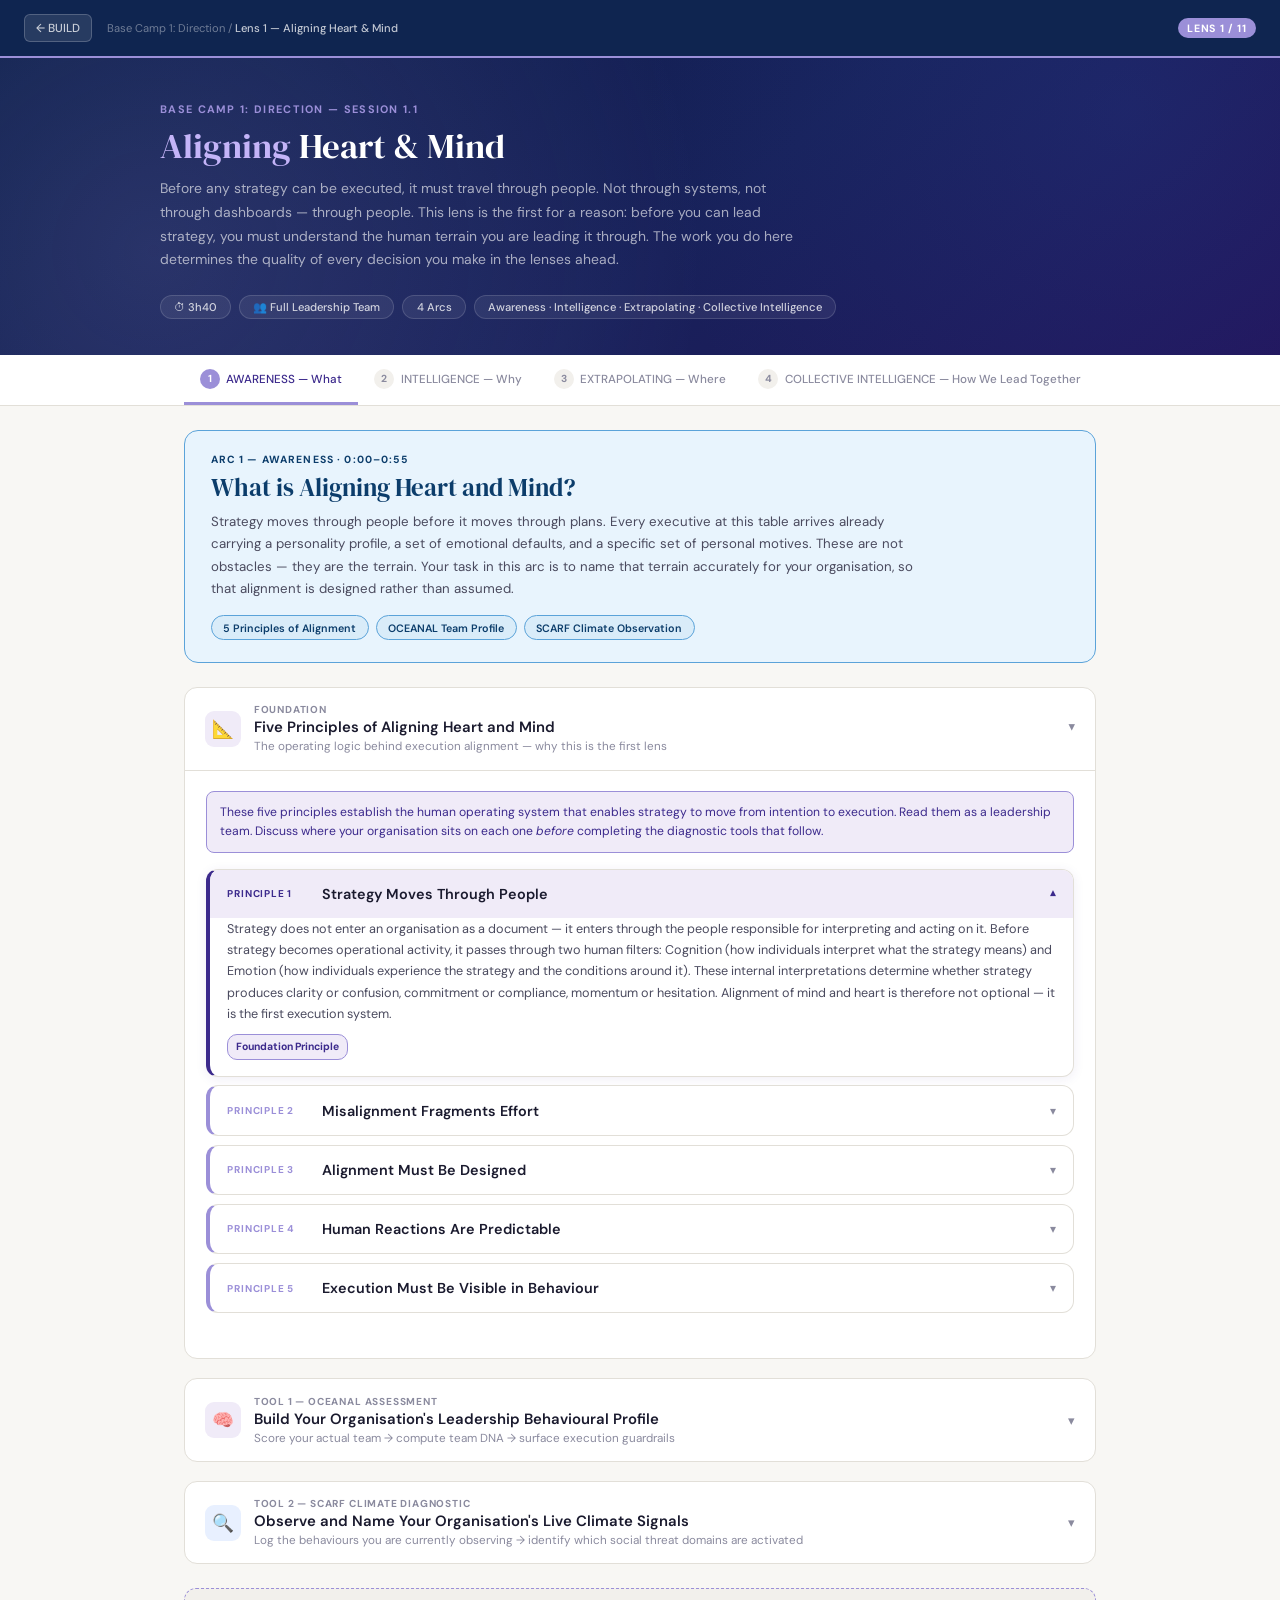
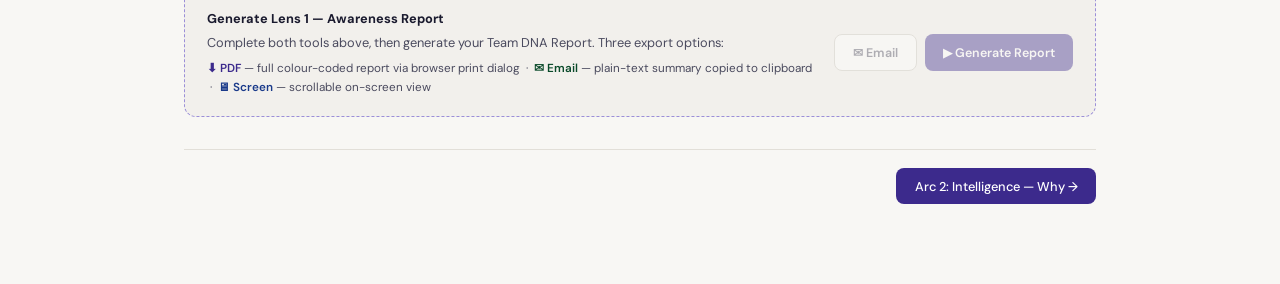
==== commit 3305127a: "Update lens_01_heartmind.html" ====
--- a/lens_01_heartmind.html
+++ b/lens_01_heartmind.html
@@ -461,19 +461,26 @@
 .ar-action-item:last-child{margin-bottom:0}
 .ar-action-item::before{content:'→';position:absolute;left:0;color:var(--build-bd);font-weight:700}
 .ar-commitbox{border:1.5px solid var(--bdr2);border-radius:9px;padding:.85rem 1rem;margin-bottom:.75rem;background:var(--surf)}
-.ar-commitbox-lbl{font-size:.63rem;font-weight:700;text-transform:uppercase;letter-spacing:.07em;color:var(--tx2);margin-bottom:.4rem}
+.ar-commitbox-lbl{font-size:.63rem;font-weight:700;text-transform:uppercase;letter-spacing:.07em;color:var(--tx);margin-bottom:.4rem}
 .ar-commit-field{min-height:60px;border:1px solid var(--bdr2);border-radius:6px;padding:.5rem .65rem;font-family:'DM Sans',sans-serif;font-size:.79rem;color:var(--tx);background:var(--surf2);line-height:1.68;outline:none;white-space:pre-wrap;word-break:break-word}
-.ar-commit-field:empty::before{content:attr(data-ph);color:#6A6A7E;pointer-events:none}
+.ar-commit-field:empty::before{content:attr(data-ph);color:#4A4A5E;pointer-events:none}
 .ar-commit-field:focus{border-color:var(--arc3-bd);background:var(--arc3-bg)}
 .ar-footer-bar{margin-top:2rem;padding-top:.85rem;border-top:1px solid var(--bdr);display:flex;justify-content:space-between;font-size:.63rem;color:var(--tx3)}
 .ar-toast{position:fixed;bottom:1.5rem;left:50%;transform:translateX(-50%);background:var(--navy-dk);color:#fff;font-size:.76rem;font-weight:500;padding:.45rem 1.2rem;border-radius:20px;z-index:600;opacity:0;transition:opacity .3s;pointer-events:none}
 .ar-toast.show{opacity:1}
 @media print{
   *{-webkit-print-color-adjust:exact!important;print-color-adjust:exact!important}
-  .topnav,.arc-nav,.main,.ar-topbar{display:none!important}
-  #alignment-report{display:block!important;position:static!important;overflow:visible!important}
-  .ar-topbar{display:none!important}
-  .ar-body{padding:1.2cm 1.8cm;max-width:100%}
+  .topnav,.arc-nav,.main,.ar-topbar,.lens-hero,.arc-footer,.report-trigger,.ext-exercise,.sdiv,.info-note,.arc-hdr,.ext-cols{display:none!important}
+  /* Only the active overlay prints — controlled by body class set on open */
+  #alignment-report,#mc-report,#card-report,#ci-record{display:none!important}
+  body.print-alignment #alignment-report{display:block!important;position:static!important;overflow:visible!important}
+  body.print-mc #mc-report{display:block!important;position:static!important;overflow:visible!important}
+  body.print-mc #mc-report>div:first-child{display:none!important}
+  body.print-card #card-report{display:block!important;position:static!important;overflow:visible!important}
+  body.print-card #card-report>div:first-child{display:none!important}
+  body.print-ci #ci-record{display:block!important;position:static!important;overflow:visible!important}
+  body.print-ci #ci-record>div:first-child{display:none!important}
+  .ar-body{padding:0;max-width:100%}
   .ar-domain-card{page-break-inside:avoid;break-inside:avoid}
   .ar-commit-field{border:1px solid #ccc;background:#f9f9f9;min-height:55px}
   .ar-commit-field:empty::before{color:#aaa}
@@ -669,20 +676,32 @@
 .ar-section-intro{page-break-after:avoid;break-after:avoid}
 
 @media print{
-  .ar-cover{background:#0B1E4A!important;-webkit-print-color-adjust:exact!important;print-color-adjust:exact!important;padding:1.8cm 1.8cm 1.5cm}
+  .ar-cover{background:#0B1E4A!important;-webkit-print-color-adjust:exact!important;print-color-adjust:exact!important;padding:1.2cm 1.8cm 1cm}
   .ar-cover-title{color:#fff!important;font-size:1.7rem}
   .ar-cover-sub{color:rgba(255,255,255,.6)!important}
+  .ar-cover-chip{-webkit-print-color-adjust:exact!important}
+  .chip-burn{background:rgba(208,64,64,.3)!important;border-color:rgba(208,64,64,.7)!important}
+  .chip-flame{background:rgba(232,138,26,.25)!important;border-color:rgba(232,138,26,.6)!important}
+  .chip-stable{background:rgba(45,176,122,.25)!important;border-color:rgba(45,176,122,.6)!important}
+  .ar-def-grid{page-break-inside:avoid!important;break-inside:avoid!important}
+  .ar-def-card{page-break-inside:avoid!important;break-inside:avoid!important}
   .ar-def-flame{background:#FFFBEE!important;border-color:#D8A020!important}
   .ar-def-burn{background:#FEE8E8!important;border-color:#D04040!important}
   .ar-def-body{color:#4A4A5E!important}
-  .ar-guide{background:#F2F0EC!important;border-color:#E2DFD8!important}
+  .ar-guide{background:#F2F0EC!important;border-color:#E2DFD8!important;page-break-inside:avoid!important;break-inside:avoid!important;page-break-after:always!important;break-after:page!important}
   .ar-guide-step.gs-burn{background:#FEE8E8!important;color:#8A1A1A!important}
   .ar-guide-step.gs-flame{background:#FFFBEE!important;color:#7A5000!important}
   .ar-guide-step.gs-stable{background:#E8F8E8!important;color:#0A4A1A!important}
   .ar-guide-step.gs-commit{background:#EDE8FF!important;color:#3C2A8C!important}
-  .ar-domain-card+.ar-domain-card{page-break-before:always!important;break-before:page!important;margin-top:2cm}
-  .ar-section-intro{page-break-after:avoid!important}
-  .ar-sec-hdr{page-break-after:avoid!important}
+  .ar-domain-card{page-break-before:always!important;break-before:page!important;margin-top:0!important}
+  .ar-section-intro{page-break-after:avoid!important;break-after:avoid!important}
+  .ar-sec-hdr{page-break-after:avoid!important;break-after:avoid!important}
+  .ar-dc-hdr{page-break-after:avoid!important;break-after:avoid!important}
+  .ar-dc-body{page-break-inside:avoid!important;break-inside:avoid!important}
+  .ar-actions-box{page-break-inside:avoid!important;break-inside:avoid!important}
+  .ar-commitbox{page-break-inside:avoid!important;break-inside:avoid!important}
+  .ar-commitbox+.ar-commitbox{page-break-before:always!important;break-before:page!important;margin-top:0!important}
+  [style*="page-break-before:always"]{page-break-before:always!important;break-before:page!important}
 }
 
 </style>
@@ -706,9 +725,9 @@
     <p class="hero-p">Before any strategy can be executed, it must travel through people. Not through systems, not through dashboards — through people. This lens is the first for a reason: before you can lead strategy, you must understand the human terrain you are leading it through. The work you do here determines the quality of every decision you make in the lenses ahead.</p>
     <div class="hero-chips">
       <span class="chip">⏱ 3h40</span>
-      <span class="chip">👥 Full CXO Team</span>
+      <span class="chip">👥 Full Leadership Team</span>
       <span class="chip">4 Arcs</span>
-      <span class="chip">Awareness · Intelligence · Extrapolating · Converging Zone</span>
+      <span class="chip">Awareness · Intelligence · Extrapolating · Collective Intelligence</span>
     </div>
   </div>
 </div>
@@ -719,7 +738,7 @@
     <div class="arc-tab active" data-arc="1" onclick="switchArc(1)"><span class="anum">1</span>AWARENESS — What</div>
     <div class="arc-tab" data-arc="2" onclick="switchArc(2)"><span class="anum">2</span>INTELLIGENCE — Why</div>
     <div class="arc-tab" data-arc="3" onclick="switchArc(3)"><span class="anum">3</span>EXTRAPOLATING — Where</div>
-    <div class="arc-tab" data-arc="4" onclick="switchArc(4)"><span class="anum">4</span>CONVERGING ZONE — How Collective</div>
+    <div class="arc-tab" data-arc="4" onclick="switchArc(4)"><span class="anum">4</span>COLLECTIVE INTELLIGENCE — How We Lead Together</div>
   </div>
 </div>
 
@@ -771,7 +790,7 @@
     <div class="tbody" id="body-oceanal" style="display:none">
       <div class="data-collect-note">
         <div class="dcn-title">⚙ How to collect scores across your team</div>
-        <div style="font-size:.78rem;color:var(--tx2);line-height:1.65">Each CXO scores themselves. There are two practical approaches — choose the one that fits your session format:</div>
+        <div style="font-size:.78rem;color:var(--tx2);line-height:1.65">Each Leadership scores themselves. There are two practical approaches — choose the one that fits your session format:</div>
         <div class="dcn-options">
           <div class="dcn-opt">
             <div class="dcn-opt-title">Option A — Live session input</div>
@@ -779,7 +798,7 @@
           </div>
           <div class="dcn-opt">
             <div class="dcn-opt-title">Option B — Pre-session individual scoring</div>
-            <div class="dcn-opt-body">Each CXO completes the printed or Excel pre-assessment individually before the session. Scores are transferred into this tool at the start of Arc 1 for immediate team DNA computation. Recommended when anonymity or independent reflection is preferred before group discussion.</div>
+            <div class="dcn-opt-body">Each Leadership completes the printed or Excel pre-assessment individually before the session. Scores are transferred into this tool at the start of Arc 1 for immediate team DNA computation. Recommended when anonymity or independent reflection is preferred before group discussion.</div>
           </div>
         </div>
       </div>
@@ -1079,38 +1098,38 @@
 
   <div class="arc-footer">
     <button class="afbtn prev" onclick="switchArc(2)">← Arc 2: Intelligence</button>
-    <button class="afbtn next" onclick="switchArc(4)">Arc 4: Converging Zone →</button>
+    <button class="afbtn next" onclick="switchArc(4)">Arc 4: Collective Intelligence →</button>
   </div>
 </div>
 
 <!-- ══════════════════
-     ARC 4: CONVERGING ZONE
+     ARC 4: COLLECTIVE INTELLIGENCE
 ══════════════════════ -->
 <div class="arc-sec" id="arc-4">
   <div class="arc-hdr a4">
-    <div class="arc-lbl">Arc 4 — Converging Zone · 3:05–3:30</div>
-    <div class="arc-hdr-h">How does your CXO team create the Panoramic Convergent Zone?</div>
-    <div class="arc-hdr-p">The Converging Zone transforms functional expertise into coordinated leadership judgment. Without convergence, your organisation receives multiple interpretations of strategy — causing instability across the seven COMPASS domains. With convergence, your executive team operates as a single leadership system. This arc is the collective intelligence moment of Lens 1: you move from individual self-awareness to a shared map of how your roles jointly stabilise the organisation's alignment terrain.</div>
+    <div class="arc-lbl">Arc 4 — Collective Intelligence · 3:05–3:30</div>
+    <div class="arc-hdr-h">How does your Leadership team create Collective Intelligence across all seven COMPASS domains?</div>
+    <div class="arc-hdr-p">Collective Intelligence transforms functional expertise into coordinated leadership judgment. Without it, your organisation receives multiple interpretations of strategy — causing instability across the seven COMPASS domains. With Collective Intelligence, your executive team operates as a single leadership system. This arc is the collective intelligence moment of Lens 1: you move from individual self-awareness to a shared map of how your roles jointly stabilise the organisation's alignment terrain.</div>
     <div class="arc-chips">
-      <span class="arc-chip">CXO Convergence Table</span>
+      <span class="arc-chip">Leadership Collective Intelligence Table</span>
       <span class="arc-chip">Panoramic Application — 3 Steps</span>
-      <span class="arc-chip">Build Your Organisation's Convergence Map</span>
-    </div>
-  </div>
-
-  <!-- CXO CONVERGENCE TABLE -->
+      <span class="arc-chip">Build Your Organisation's Collective Intelligence Map</span>
+    </div>
+  </div>
+
+  <!-- Leadership CONVERGENCE TABLE -->
   <div class="tool-block">
     <div class="tool-hdr" onclick="togTool('cxo')">
       <div class="ticon" style="background:var(--arc4-bg)">🎯</div>
       <div class="thdr-info">
-        <div class="tnum">Reference — CXO Convergence Map</div>
-        <div class="ttitle">How Each CXO Role Stabilises the Seven COMPASS Domains</div>
-        <div class="tsub">Understand your role's convergence responsibility before building your organisation's specific map</div>
+        <div class="tnum">Reference — Leadership Collective Intelligence Map</div>
+        <div class="ttitle">How Each Leadership Role Stabilises the Seven COMPASS Domains</div>
+        <div class="tsub">Understand your role's Collective Intelligence responsibility before building your organisation's specific map</div>
       </div>
       <span class="ttog" id="tog-cxo">▾</span>
     </div>
     <div class="tbody" id="body-cxo" style="display:none">
-      <div class="czinfo">Each domain is influenced by multiple executive functions simultaneously. Alignment cannot be stabilised by any single leader — it requires executive convergence. Review your role and the roles of your colleagues. Then, in the Panoramic Application below, you will build your organisation's specific convergence map.</div>
+      <div class="czinfo">Each domain is influenced by multiple executive functions simultaneously. Alignment cannot be stabilised by any single leader — it requires Collective Intelligence. Review your role and the roles of your colleagues.</div>
       <div class="cxo-table-wrap"><table class="cxo-table" id="cxo-tbl"></table></div>
     </div>
   </div>
@@ -1121,9 +1140,10 @@
       <div class="ticon" style="background:var(--arc4-bg)">🔭</div>
       <div class="thdr-info">
         <div class="tnum">Exercise — Panoramic Application</div>
-        <div class="ttitle">Build Your Organisation's Convergence Map</div>
-        <div class="tsub">Three steps: self-reflection → perspective exchange → collective convergence</div>
-      </div>
+        <div class="ttitle">Build Your Organisation's Collective Intelligence Map</div>
+        <div class="tsub">Three steps: self-reflection → perspective exchange → collective intelligence. Then, build your organisation's specific Collective Intelligence map.</div>
+      </div>
+      <button onclick="event.stopPropagation();openCardPrint()" style="background:var(--arc4-bd);color:#fff;border:none;border-radius:7px;padding:.32rem .8rem;font-family:'DM Sans',sans-serif;font-size:.7rem;font-weight:600;cursor:pointer;white-space:nowrap;flex-shrink:0;margin-right:.6rem">🖨 Print Leader Cards</button>
       <span class="ttog" id="tog-panoramic">▾</span>
     </div>
     <div class="tbody" id="body-panoramic" style="display:none">
@@ -1131,25 +1151,111 @@
     </div>
   </div>
 
-  <!-- LENS 1 SYNTHESIS -->
-  <div class="synth">
-    <div class="synth-h">Lens 1 Complete — Your Organisation's Alignment Foundation</div>
-    <div class="synth-p">You have mapped the human terrain your strategy must travel through. This is not background context — it is the first execution system. Everything you build in the lenses ahead rests on the clarity of what you have surfaced here.</div>
-    <div class="synth-grid">
-      <div class="synth-cell">
-        <div class="synth-cell-lbl">What you now know</div>
-        <div class="synth-cell-txt">Your team's aggregate behavioural DNA, the live SCARF climate signals, and the emotional dynamics currently shaping how your leadership team interprets and experiences the strategy process.</div>
-      </div>
-      <div class="synth-cell">
-        <div class="synth-cell-lbl">What you have mapped</div>
-        <div class="synth-cell-txt">The seven COMPASS hot zones with your organisation's current heat rating — distinguishing High Flammables you can leverage from Burning Platforms requiring corrective intervention.</div>
-      </div>
-      <div class="synth-cell">
-        <div class="synth-cell-lbl">What you must now design</div>
-        <div class="synth-cell-txt">The ACE-IT behavioural architecture and the convergence commitments that ensure your CXO team sends one coherent signal across all seven domains as you move into Lens 2: Strategy Visioning & SiP.</div>
-      </div>
-    </div>
-  </div>
+
+  <!-- MICRO-CLIMB SUMMARY -->
+  <div class="tool-block" style="margin-top:1.5rem">
+    <div class="tool-hdr" onclick="togTool('microclimb')">
+      <div class="ticon" style="background:var(--arc4-bg)">📋</div>
+      <div class="thdr-info">
+        <div class="tnum">Micro-Climb Summary</div>
+        <div class="ttitle">Aligning Hearts & Minds — What This Micro-Climb Establishes</div>
+        <div class="tsub">The four stages that build the human foundation for strategy execution</div>
+      </div>
+      <button onclick="event.stopPropagation();openMCPrint()" style="background:var(--arc4-bd);color:#fff;border:none;border-radius:7px;padding:.32rem .8rem;font-family:'DM Sans',sans-serif;font-size:.7rem;font-weight:600;cursor:pointer;white-space:nowrap;flex-shrink:0;margin-right:.6rem">⬇ Save as PDF</button>
+      <span class="ttog" id="tog-microclimb">▾</span>
+    </div>
+    <div class="tbody" id="body-microclimb" style="display:none">
+      <div class="czinfo" style="margin-bottom:1.2rem">The Aligning Hearts &amp; Minds micro-climb establishes the human conditions required for strategy execution. It recognises a simple but decisive reality: <strong>strategy moves through people before it moves through systems.</strong> Execution therefore depends on whether the organisation achieves alignment of cognition (mind) and alignment of emotional engagement (heart) among the people responsible for delivering the strategy.</div>
+
+      <div class="panoramic-steps">
+
+        <div class="pstep ps-open" id="mc-1">
+          <div class="pstep-hdr" onclick="this.closest('.pstep').classList.toggle('ps-open')" style="cursor:pointer">
+            <div class="pstep-n" style="background:var(--arc1-bd)">1</div>
+            <div class="pstep-meta">
+              <div class="pstep-title">Awareness — What</div>
+              <div class="pstep-time">Strategy execution is first a human interpretation problem</div>
+            </div>
+          </div>
+          <div class="pstep-body">
+            <p>Leaders recognise that every executive interprets strategy through functional expertise, personality tendencies, and emotional context. Cognitive biases and emotional states shape how strategy is understood, prioritised, and acted upon. Aligning hearts and minds establishes the behavioural conditions that allow diverse perspectives to converge into coordinated action.</p>
+            <div style="display:inline-block;font-size:.7rem;font-weight:600;padding:.3rem .8rem;border-radius:20px;background:var(--arc1-bg);color:var(--arc1-tx);border:1px solid var(--arc1-bd);margin-top:.3rem">OCEANAL Profile · SCARF Diagnostic · 5 Principles of Alignment</div>
+          </div>
+        </div>
+
+        <div class="pstep ps-open" id="mc-2">
+          <div class="pstep-hdr" onclick="this.closest('.pstep').classList.toggle('ps-open')" style="cursor:pointer">
+            <div class="pstep-n" style="background:var(--arc2-bd)">2</div>
+            <div class="pstep-meta">
+              <div class="pstep-title">Intelligence — Why</div>
+              <div class="pstep-time">Alignment determines execution outcomes</div>
+            </div>
+          </div>
+          <div class="pstep-body">
+            <p>Leaders understand why alignment determines execution outcomes. A strategy document represents strategic potential — direction, intent, and ambition. Execution begins only when individuals choose to invest energy in advancing that direction. Organisations can drive execution through compliance or through commitment. Alignment of hearts and minds shifts the organisation from supervised effort to self-driven momentum, enabling resilience, discretionary effort, and coordinated progress.</p>
+            <div style="display:inline-block;font-size:.7rem;font-weight:600;padding:.3rem .8rem;border-radius:20px;background:var(--arc2-bg);color:var(--arc2-tx);border:1px solid var(--arc2-bd);margin-top:.3rem">Potential vs Kinetic Energy · Commitment vs Compliance · ACE-IT Behaviours</div>
+          </div>
+        </div>
+
+        <div class="pstep ps-open" id="mc-3">
+          <div class="pstep-hdr" onclick="this.closest('.pstep').classList.toggle('ps-open')" style="cursor:pointer">
+            <div class="pstep-n" style="background:var(--arc3-bd)">3</div>
+            <div class="pstep-meta">
+              <div class="pstep-title">Extrapolating — Where</div>
+              <div class="pstep-time">Identifying the organisational hot zones where alignment matters most</div>
+            </div>
+          </div>
+          <div class="pstep-body">
+            <p>Leaders identify the organisational hot zones where alignment matters most. These High-Flammable zones appear across seven COMPASS domains: <strong>Clarity of Strategic Direction, Allocation of Resources, Sensing &amp; Adaptation, Organisational Alignment, Management Discipline, People &amp; Capability,</strong> and <strong>Systems &amp; Execution.</strong></p>
+            <p>When alignment is strong, these domains amplify performance. When alignment weakens, they gradually escalate into Burning Platforms, where execution breakdown becomes visible and costly.</p>
+            <div style="display:inline-block;font-size:.7rem;font-weight:600;padding:.3rem .8rem;border-radius:20px;background:var(--arc3-bg);color:var(--arc3-tx);border:1px solid var(--arc3-bd);margin-top:.3rem">7 COMPASS Domains · High Flammables · Burning Platforms</div>
+          </div>
+        </div>
+
+        <div class="pstep ps-open" id="mc-4">
+          <div class="pstep-hdr" onclick="this.closest('.pstep').classList.toggle('ps-open')" style="cursor:pointer">
+            <div class="pstep-n" style="background:var(--arc4-bd)">4</div>
+            <div class="pstep-meta">
+              <div class="pstep-title">Collective Intelligence — How We Lead Together</div>
+              <div class="pstep-time">Individual perspectives integrate into one shared leadership system</div>
+            </div>
+          </div>
+          <div class="pstep-body">
+            <p>The executive team achieves Collective Intelligence, where individual functional perspectives integrate into a shared leadership interpretation. At this point, the leadership team begins operating as a single leadership system — stabilising the seven High-Flammable COMPASS domains and sending one coherent signal across the organisation.</p>
+            <p>Collective Intelligence occurs when each leader understands not only their own domain responsibilities, but how those responsibilities interlock with every other executive function. The organisation stops receiving multiple functional interpretations of strategy and instead receives one unified leadership signal.</p>
+            <div style="display:inline-block;font-size:.7rem;font-weight:600;padding:.3rem .8rem;border-radius:20px;background:var(--arc4-bg);color:var(--arc4-tx);border:1px solid var(--arc4-bd);margin-top:.3rem;margin-bottom:1rem">Leadership Collective Intelligence Map · Panoramic Application · Commitment to One Signal</div>
+
+            <div id="mc4-commitment-wrap" style="display:none;background:linear-gradient(135deg,var(--arc4-bg),#d4f5e5);border:1.5px solid var(--arc4-bd);border-radius:10px;padding:1rem 1.1rem;margin-top:.25rem">
+              <div style="font-size:.65rem;font-weight:700;text-transform:uppercase;letter-spacing:.1em;color:var(--arc4-tx);margin-bottom:.5rem">Team Collective Intelligence Commitment — carried forward into Lens 2</div>
+              <div id="mc4-commitment-text" style="font-size:.82rem;color:var(--tx);line-height:1.78"></div>
+            </div>
+            <div id="mc4-commitment-empty" style="font-size:.72rem;color:var(--tx3);font-style:italic;margin-top:.5rem">Team commitment will appear here once generated in Step 3 above.</div>
+          </div>
+        </div>
+
+      </div><!-- /panoramic-steps -->
+
+      <div class="synth" style="margin-top:1.5rem">
+        <div class="synth-h">Outcome of the Micro-Climb</div>
+        <div class="synth-p">The organisation leaves this micro-climb with aligned leadership interpretation, emotional commitment to the strategy, and clear visibility of the organisational conditions that will enable or constrain execution.</div>
+        <div class="synth-grid">
+          <div class="synth-cell">
+            <div class="synth-cell-lbl">What you have surfaced</div>
+            <div class="synth-cell-txt">The human terrain your strategy must travel through — including your team's behavioural DNA, live SCARF climate signals, and the emotional dynamics shaping leadership interpretation.</div>
+          </div>
+          <div class="synth-cell">
+            <div class="synth-cell-lbl">What you have mapped</div>
+            <div class="synth-cell-txt">The seven COMPASS hot zones with your current heat rating — distinguishing High Flammables you can leverage from Burning Platforms requiring corrective action before strategy design proceeds.</div>
+          </div>
+          <div class="synth-cell">
+            <div class="synth-cell-lbl">What you are carrying forward</div>
+            <div class="synth-cell-txt">This alignment creates the human foundation for the next stage of the Strategy2Results® journey, where the leadership team will define Success in Practice (SiP) and translate strategic direction into a shared picture of the future organisation.</div>
+          </div>
+        </div>
+      </div>
+
+    </div><!-- /tbody -->
+  </div><!-- /tool-block microclimb -->
 
   <div class="arc-footer">
     <button class="afbtn prev" onclick="switchArc(3)">← Arc 3: Extrapolating</button>
@@ -1302,7 +1408,7 @@
    burning:'When this signal is lit, technology investments produce impressive demonstrations and negligible adoption. Operating models built for stability are asked to deliver agility. Structural ambiguities — unclear accountabilities, overlapping ownership, single points of failure in critical roles — create friction that compounds with every execution cycle. The organisation invests in transformation while being structurally configured to resist it. Leaders sense that something fundamental is misaligned but reach for tactical interventions — more communication, more governance layers, more urgency — when what is actually required is a willingness to redesign the machine, not just run it harder.'}
 ];
 
-var CXO_ROLES=[
+var Leadership_ROLES=[
   {r:'CEO',c:'Integrates the seven domains into one coherent strategic narrative. Ensures direction, priorities, and trade-offs are communicated with one leadership voice.',d:['Clarity of Strategic Direction','Organisational Alignment']},
   {r:'CFO',c:'Ensures capital allocation and financial discipline reinforce strategic intent rather than dispersing resources across competing priorities.',d:['Allocation of Resources','Management Discipline']},
   {r:'COO',c:'Converts strategy into operational flow, ensuring execution routines, coordination, and hand-offs move the organisation forward.',d:['Systems & Execution','Management Discipline']},
@@ -1328,7 +1434,7 @@
   buildACEIT();
   buildEmo('joy');
   buildCompass();
-  buildCXOTable();
+  buildLeadershipTable();
   buildPanoSteps();
 });
 
@@ -1490,12 +1596,12 @@
     if(t==='Conscientiousness'&&d==='High')watches.push('High conscientiousness may cause over-engineering of the strategy document itself. Time-box planning phases and define Minimum Viable Output for each lens deliverable.');
     if(t==='Extraversion'&&d==='Low')designs.push('Low extraversion means the most valuable insights in this team will not surface in open discussion. Use written pre-input protocols before all strategy arc discussions.');
     if(t==='Extraversion'&&d==='High')risks.push('High extraversion creates authority bias risk — dominant voices will frame strategy for the team. Enforce leader-last speaking rules in Lens 2 visioning discussions.');
-    if(t==='Agreeableness'&&d==='Low')watches.push('Low agreeableness increases the risk of adversarial dynamics in cross-CXO strategy sessions. Deploy Problem/Data/Options debate structure for all contested decisions from Lens 2 onwards.');
+    if(t==='Agreeableness'&&d==='Low')watches.push('Low agreeableness increases the risk of adversarial dynamics in cross-Leadership strategy sessions. Deploy Problem/Data/Options debate structure for all contested decisions from Lens 2 onwards.');
     if(t==='Agreeableness'&&d==='High')risks.push('High agreeableness creates false consensus risk — apparent alignment in strategy sessions will mask unresolved disagreements. Build Pre-Mortem checks into Lens 4 (ABCV Integrity Check).');
     if(t==='Emotional Stability'&&d==='Low')designs.push('Low emotional stability requires explicit climate regulation protocols in each session. Use the Emotional Climate Thermometer actively across all four lenses — do not wait for breakdown.');
     if(t==='Emotional Stability'&&d==='High')watches.push('High emotional stability can mask urgency signals. Ensure the strategy process includes explicit "burning platform" naming moments — calmness must not become complacency.');
     if(t==='Values Alignment'&&d==='High')strengths.push('High values alignment is a strategic asset: this team can anchor difficult decisions to shared principles. Embed values-based decision criteria explicitly into the ABCV Integrity Check in Lens 4.');
-    if(t==='Values Alignment'&&d==='Low')risks.push('Low values alignment creates inconsistent decision standards across the CXO team. Establish shared decision criteria early in Lens 2 — without this, strategy will be interpreted differently at each leadership layer.');
+    if(t==='Values Alignment'&&d==='Low')risks.push('Low values alignment creates inconsistent decision standards across the Leadership team. Establish shared decision criteria early in Lens 2 — without this, strategy will be interpreted differently at each leadership layer.');
     if(t==='Learning Orientation'&&d==='Low')risks.push('Low learning orientation means course-correction signals will be resisted. Build explicit feedback loops and review cadences into the OKR and Stress Testing lenses (3 and 9).');
     if(t==='Learning Orientation'&&d==='High')strengths.push('High learning orientation is a strategy process accelerator. Use this team\'s appetite for iteration to build adaptive review cycles into every lens deliverable.');
   });
@@ -1741,14 +1847,14 @@
   'Clarity of Strategic Direction':{
     risk:'Strategy fragmentation. Executives operate from different interpretations of the same direction. Decisions made at the top do not survive translation through organisational layers. Priorities multiply without trade-off logic.',
     implications:'Every leadership communication reinforces a different version of the strategy. Frontline execution bears no resemblance to boardroom intent — not from resistance, but from genuine ambiguity. The cost compounds silently with each planning cycle.',
-    flame_actions:['Establish a single, written strategy statement that every CXO can recite in the same language before the strategy build proceeds.','Run the "corridor test" — ask five people at different levels to describe the strategy. Where descriptions diverge, that divergence is the alignment gap to close.','Assign one leader as the narrative steward, responsible for catching and correcting interpretation drift before it becomes operational drift.'],
+    flame_actions:['Establish a single, written strategy statement that every Leadership can recite in the same language before the strategy build proceeds.','Run the "corridor test" — ask five people at different levels to describe the strategy. Where descriptions diverge, that divergence is the alignment gap to close.','Assign one leader as the narrative steward, responsible for catching and correcting interpretation drift before it becomes operational drift.'],
     burn_actions:['Stop the strategy build. Rebuilding direction on a fractured narrative foundation produces a more polished version of the same problem.','Convene an emergency narrative session: the only agenda item is agreeing one shared description of direction, priorities, and trade-offs.','Identify which decisions have already been made under conflicting interpretations and determine which must be revisited before execution can proceed.']
   },
   'Organisational Alignment':{
     risk:'Coordinated effort breaks down across functions. Silos deepen. Functions execute their own version of strategy. Decisions relitigated informally after forums close.',
     implications:'Cross-functional initiatives stall. The organisation learns that the safest strategy is to stay in its own lane. Senior leadership time is consumed by arbitration of conflicts that aligned organisations handle at lower levels.',
-    flame_actions:['Map the two or three strategic initiatives that most require cross-functional movement. Assign a named integrator with authority to call and close cross-functional decisions.','Create a shared decision log visible to all CXOs — every decision is recorded, rationale noted, and informal relitigations are surfaced rather than absorbed.','Design one cross-functional accountability moment into the monthly operating rhythm specifically for strategic progress, not operational reporting.'],
-    burn_actions:['Name the specific seams where misalignment is producing the most visible execution damage. These are not cultural issues — they are structural failures requiring structural fixes.','Suspend cross-functional initiatives where the accountability model is genuinely unclear until governance is resolved. Proceeding without this produces expensive rework.','Appoint a CXO-level owner for alignment restoration in the two highest-risk domains. This is not an HR exercise — it is an operational emergency response.']
+    flame_actions:['Map the two or three strategic initiatives that most require cross-functional movement. Assign a named integrator with authority to call and close cross-functional decisions.','Create a shared decision log visible to all Leaderships — every decision is recorded, rationale noted, and informal relitigations are surfaced rather than absorbed.','Design one cross-functional accountability moment into the monthly operating rhythm specifically for strategic progress, not operational reporting.'],
+    burn_actions:['Name the specific seams where misalignment is producing the most visible execution damage. These are not cultural issues — they are structural failures requiring structural fixes.','Suspend cross-functional initiatives where the accountability model is genuinely unclear until governance is resolved. Proceeding without this produces expensive rework.','Appoint a Leadership-level owner for alignment restoration in the two highest-risk domains. This is not an HR exercise — it is an operational emergency response.']
   },
   'Management Discipline':{
     risk:'Accountability is diffuse. Performance reviews produce explanation rather than consequence. The same execution gaps recur cycle after cycle. Governance forums function as reporting rituals rather than decision-making engines.',
@@ -1861,22 +1967,72 @@
     +'<button class="ar-btn ar-btn-close" onclick="closeAlignmentReport()">✕ Close</button>'
     +'</div></div>'
     +'<div class="ar-body">'
-    +'<div class="ar-cover">'    +'<div class="ar-cover-brand">S2R Strategy Design System &middot; Impactis Consulting &middot; Lens 1: Aligning Heart &amp; Mind</div>'    +'<div class="ar-cover-title">Organisation Alignment Map</div>'    +'<div class="ar-cover-sub">Arc 3 &mdash; Extrapolating &middot; COMPASS Assessment &middot; '+today+'</div>'    +'<div class="ar-cover-chips">'    +(burn.length?'<span class="ar-cover-chip chip-burn">&#9888; '+burn.length+' Burning Platform'+(burn.length>1?'s':'')+' </span>':'')    +(flame.length?'<span class="ar-cover-chip chip-flame">&#128293; '+flame.length+' High Flammable'+(flame.length>1?'s':'')+' </span>':'')    +(stable.length?'<span class="ar-cover-chip chip-stable">&#10003; '+stable.length+' Stable</span>':'')    +'</div>'    +'</div>'    +'<div style="padding:1.5rem 2.5rem 0">'    +'<div class="ar-def-grid">'    +'<div class="ar-def-card ar-def-flame">'    +'<div class="ar-def-icon">&#128293;</div>'    +'<div class="ar-def-title">High Flammable Zones &mdash; The Leverage Zones</div>'    +'<div class="ar-def-subtitle">Where Alignment Has the Highest Risk and Reward</div>'    +'<div class="ar-def-body">High Flammables are organisational leverage points &mdash; places where human interpretation, emotional state, and behaviour have a disproportionate impact on performance outcomes. When hearts and minds are actively aligned in these areas, they generate rapid clarity, coordinated effort, and compounding momentum. When alignment is weak or absent, the same zones begin to produce distorted interpretation, defensive behaviour, and friction that multiplies across functions.</div>'    +'</div>'    +'<div class="ar-def-card ar-def-burn">'    +'<div class="ar-def-icon">&#9888;&#65039;</div>'    +'<div class="ar-def-title">Burning Platforms &mdash; The Cost Zones</div>'    +'<div class="ar-def-subtitle">Where Misalignment Has Become Destructive</div>'    +'<div class="ar-def-body">Burning Platforms are not separate from High Flammables. They are High Flammables that have remained misaligned long enough for the consequences to become visible and costly. Where High Flammables signal leverage, Burning Platforms signal urgency. They mark the points where execution damage is already occurring, trust or performance has begun to erode, and alignment work is no longer optional.</div>'    +'</div>'    +'</div>'    +'<div class="ar-guide">'    +'<div class="ar-guide-lbl">Report order</div>'    +'<div class="ar-guide-steps">'    +(burn.length?'<span class="ar-guide-step gs-burn">&#9888; Burning Platforms</span><span class="ar-guide-arrow">&rarr;</span>':'')    +(flame.length?'<span class="ar-guide-step gs-flame">&#128293; High Flammables</span><span class="ar-guide-arrow">&rarr;</span>':'')    +(stable.length?'<span class="ar-guide-step gs-stable">&#10003; Stable</span><span class="ar-guide-arrow">&rarr;</span>':'')    +'<span class="ar-guide-step gs-commit">Leadership Commitments</span>'    +'</div>'    +'<div style="font-size:.7rem;color:var(--tx3);margin-top:.5rem;width:100%">Each flagged domain appears on a new page in the PDF. Stable domains are listed together.</div>'    +'</div>'    +'</div>'    +burnSection+flameSection+stableSection
-    +'<div class="ar-section">'
+    +'<div class="ar-cover">'
+    +'<div class="ar-cover-brand">S2R Strategy Design System &middot; Impactis Consulting &middot; Lens 1: Aligning Heart &amp; Mind</div>'
+    +'<div class="ar-cover-title">Organisation Alignment Map</div>'
+    +'<div class="ar-cover-sub">Arc 3 &mdash; Extrapolating &middot; COMPASS Assessment &middot; '+today+'</div>'
+    +'<div class="ar-cover-chips">'
+    +(burn.length?'<span class="ar-cover-chip chip-burn">&#9888; '+burn.length+' Burning Platform'+(burn.length>1?'s':'')+' </span>':'')
+    +(flame.length?'<span class="ar-cover-chip chip-flame">&#128293; '+flame.length+' High Flammable'+(flame.length>1?'s':'')+' </span>':'')
+    +(stable.length?'<span class="ar-cover-chip chip-stable">&#10003; '+stable.length+' Stable</span>':'')
+    +'</div>'
+    +'</div>'
+    +'<div style="padding:1.5rem 2rem">'
+    +'<div class="ar-def-grid">'
+    +'<div class="ar-def-card ar-def-flame">'
+    +'<div class="ar-def-icon">&#128293;</div>'
+    +'<div class="ar-def-title">High Flammable Zones &mdash; The Leverage Zones</div>'
+    +'<div class="ar-def-subtitle">Where Alignment Has the Highest Risk and Reward</div>'
+    +'<div class="ar-def-body">High Flammables are organisational leverage points &mdash; places where human interpretation, emotional state, and behaviour have a disproportionate impact on performance outcomes. When hearts and minds are actively aligned in these areas, they generate rapid clarity, coordinated effort, and compounding momentum. When alignment is weak or absent, the same zones begin to produce distorted interpretation, defensive behaviour, and friction that multiplies across functions.</div>'
+    +'</div>'
+    +'<div class="ar-def-card ar-def-burn">'
+    +'<div class="ar-def-icon">&#9888;&#65039;</div>'
+    +'<div class="ar-def-title">Burning Platforms &mdash; The Cost Zones</div>'
+    +'<div class="ar-def-subtitle">Where Misalignment Has Become Destructive</div>'
+    +'<div class="ar-def-body">Burning Platforms are not separate from High Flammables. They are High Flammables that have remained misaligned long enough for the consequences to become visible and costly. Where High Flammables signal leverage, Burning Platforms signal urgency. They mark the points where execution damage is already occurring, trust or performance has begun to erode, and alignment work is no longer optional.</div>'
+    +'</div>'
+    +'</div>'
+    +'<div class="ar-guide">'
+    +'<div class="ar-guide-lbl">Report order</div>'
+    +'<div class="ar-guide-steps">'
+    +(burn.length?'<span class="ar-guide-step gs-burn">&#9888; Burning Platforms</span><span class="ar-guide-arrow">&rarr;</span>':'')
+    +(flame.length?'<span class="ar-guide-step gs-flame">&#128293; High Flammables</span><span class="ar-guide-arrow">&rarr;</span>':'')
+    +(stable.length?'<span class="ar-guide-step gs-stable">&#10003; Stable</span><span class="ar-guide-arrow">&rarr;</span>':'')
+    +'<span class="ar-guide-step gs-commit">Leadership Commitments</span>'
+    +'</div>'
+    +'<div style="font-size:.7rem;color:var(--tx3);margin-top:.5rem;width:100%">Each flagged domain appears on a new page in the PDF.</div>'
+    +'</div>'
+    +'</div>'
+    +'</div>'    +burnSection+flameSection+stableSection
+    +'<div class="ar-section" style="page-break-before:always;break-before:page">'
     +'<div class="ar-sec-hdr"><div class="ar-sec-title">Leadership Commitments — Before Proceeding to Arc 4</div></div>'
-    +'<div class="ar-commitbox"><div class="ar-commitbox-lbl">Burning Platform owners and first actions agreed in this session</div><div class="ar-commit-field" contenteditable="true" data-ph="For each Burning Platform domain, record: the named owner, the first corrective action, and the agreed timeline. This must be completed before moving to the Converging Zone in Arc 4."></div></div>'
-    +'<div class="ar-commitbox"><div class="ar-commitbox-lbl">High Flammable priorities for early intervention</div><div class="ar-commit-field" contenteditable="true" data-ph="Which High Flammable domains will be actively monitored through the strategy build? Who is responsible for signalling when they begin to escalate?"></div></div>'
+    +'<div class="ar-commitbox">'
+    +'<div class="ar-commitbox-lbl">Burning Platform Owners &amp; First Actions</div>'
+    +'<div style="font-size:.78rem;color:#4A4A5E;line-height:1.7;margin-bottom:.5rem">For each Burning Platform domain, record the named owner, the first corrective action, and the agreed timeline before moving to Arc 4.</div>'
+    +'<div style="border:1.5px dashed #D04040;border-radius:8px;background:#FEF8F8;padding:2rem 1.5rem;min-height:260mm;display:flex;align-items:center;justify-content:center;text-align:center">'
+    +'<span style="font-size:.76rem;color:#C04040;font-weight:600">&#128204; Attach completed Burning Platform commitments document here</span>'
     +'</div>'
-    +'<div class="no-print" style="margin-top:1rem;padding:.6rem 1rem;background:#F2F0EC;border:1px dashed #CCC9C0;border-radius:8px;font-size:.72rem;color:#4A4A5E;line-height:1.7">'    +'<strong style="color:#1A1A2E">Export — </strong>'    +'<strong style="color:#3C2A8C">⬇ Save as PDF:</strong> click the button above · all red / amber / green colour coding is preserved. &nbsp;'    +'<strong style="color:#0A4A2A">✉ Email:</strong> copies a plain-text summary to clipboard ready to paste into any email client.'    +'</div>'    +'</div>'    +'<div class="ar-footer-bar">'    +'<span><strong>S2R Strategy Design System</strong> · Impactis Consulting · Lens 1: Aligning Heart & Mind · Arc 3</span>'    +'<span>'+today+'</span>'    +'</div>'    +'</div></div>';
+    +'</div>'
+    +'<div class="ar-commitbox" style="page-break-before:always!important;break-before:page!important;margin-top:0">'
+    +'<div class="ar-commitbox-lbl">High Flammable Priorities for Early Intervention</div>'
+    +'<div style="font-size:.78rem;color:#4A4A5E;line-height:1.7;margin-bottom:.5rem">Identify which High Flammable domains will be actively monitored through the strategy build and who is responsible for signalling escalation.</div>'
+    +'<div style="border:1.5px dashed #D8A020;border-radius:8px;background:#FFFDF0;padding:2rem 1.5rem;min-height:260mm;display:flex;align-items:center;justify-content:center;text-align:center">'
+    +'<span style="font-size:.76rem;color:#B07820;font-weight:600">&#128204; Attach completed High Flammable priorities document here</span>'
+    +'</div>'
+    +'</div>'
+    +'</div>'
+        +'</div>'    +'<div class="ar-footer-bar">'    +'<span><strong>S2R Strategy Design System</strong> · Impactis Consulting · Lens 1: Aligning Heart & Mind · Arc 3</span>'    +'<span>'+today+'</span>'    +'</div>'    +'</div></div>';
 
   var panel=document.getElementById('alignment-report');
   panel.innerHTML=html;
   panel.classList.add('open');
+  document.body.classList.add('print-alignment');
   document.body.style.overflow='hidden';
 }
 
 function closeAlignmentReport(){
   document.getElementById('alignment-report').classList.remove('open');
+  document.body.classList.remove('print-alignment');
   document.body.style.overflow='';
 }
 
@@ -1931,12 +2087,12 @@
   setTimeout(function(){t.classList.remove('show');},2800);
 }
 
-/* ════════════════════ CXO TABLE ════════════════════ */
-
-function buildCXOTable(){
+/* ════════════════════ Leadership TABLE ════════════════════ */
+
+function buildLeadershipTable(){
   var tbl=document.getElementById('cxo-tbl');
-  tbl.innerHTML='<thead><tr><th>CXO Role</th><th>Converging Zone Contribution</th><th>Top 2 COMPASS Domains Most Activated</th></tr></thead><tbody>'+
-  CXO_ROLES.map(r=>`<tr>
+  tbl.innerHTML='<thead><tr><th>Leadership Role</th><th>Collective Intelligence Contribution</th><th>Top 2 COMPASS Domains Most Activated</th></tr></thead><tbody>'+
+  Leadership_ROLES.map(r=>`<tr>
     <td class="cxo-role">${r.r}</td>
     <td class="cxo-contrib">${r.c}</td>
     <td><div class="cxo-domains">${r.d.map(d=>`<span class="domain-tag">${d}</span>`).join('')}</div></td>
@@ -1951,16 +2107,17 @@
   <div class="pstep" id="ps-1">
     <div class="pstep-hdr" onclick="togPS(1)">
       <div class="pstep-n">1</div>
-      <div class="pstep-meta"><div class="pstep-title">Self-Reflection & Colleague Interpretation</div><div class="pstep-time">10 minutes — individual then pair</div></div>
+      <div class="pstep-meta"><div class="pstep-title">Self-Reflection & Colleague Interpretation</div></div>
     </div>
     <div class="pstep-body">
-      <p>Each CXO completes the converging zone table for their own role and three closely related CXO roles. You are not filling in generic answers — you are describing how <strong>your specific organisation's context</strong> shapes each role's alignment responsibilities.</p>
-      <p>Reflect on: which two COMPASS domains does your role most directly activate? What specific organisational conditions in your company make those domains the most critical for your function? Which colleague roles are most interdependent with yours — and what do you believe their primary domain contributions are?</p>
+      <div class="info-note" style="margin-bottom:.9rem;border-left:3px solid var(--arc4-bd);background:var(--arc4-bg);color:var(--arc4-tx)"><strong>Step 1 is completed on your printed card</strong> — not on screen. Use the <em>Print Leader Cards</em> button above to generate one card per leader before the session. Each leader fills in the card independently, then the pair exchange (Step 2) happens physically before anything is entered here.</div>
+      <p>Each leader completes the Collective Intelligence table for their own role and three closely related leadership roles — describing how <strong>your specific organisation's context</strong> shapes each role's alignment responsibilities.</p>
+      <p>After the pair exchange, a single nominated leader may record the key insights from their card here as a reference before the full-group discussion:</p>
       <table class="self-table">
-        <thead><tr><th>Role</th><th>Convergence contribution (why aligning hearts &amp; minds is critical for this role in our organisation)</th><th>Top 2 COMPASS domains</th></tr></thead>
+        <thead><tr><th>Role</th><th>Collective Intelligence contribution (why aligning hearts &amp; minds is critical for this role in our organisation)</th><th>Top 2 COMPASS domains</th></tr></thead>
         <tbody>${['Your role','Colleague 1','Colleague 2','Colleague 3'].map((r,i)=>`<tr>
           <td class="role-col"><input type="text" style="border:1px solid var(--bdr2);border-radius:5px;padding:.3rem .4rem;font-size:.73rem;width:90px;font-family:'DM Sans',sans-serif" placeholder="${r}"></td>
-          <td><textarea class="stx" placeholder="Describe the convergence contribution specific to your organisation..."></textarea></td>
+          <td><textarea class="stx" placeholder="Describe the Collective Intelligence contribution specific to your organisation..."></textarea></td>
           <td>
             <select class="sdmn"><option value="">Domain 1…</option>${COMPASS_DOMAINS.map(d=>`<option>${d}</option>`).join('')}</select>
             <select class="sdmn" style="margin-top:4px"><option value="">Domain 2…</option>${COMPASS_DOMAINS.map(d=>`<option>${d}</option>`).join('')}</select>
@@ -1973,32 +2130,75 @@
   <div class="pstep" id="ps-2">
     <div class="pstep-hdr" onclick="togPS(2)">
       <div class="pstep-n">2</div>
-      <div class="pstep-meta"><div class="pstep-title">Perspective Exchange</div><div class="pstep-time">5 minutes — pair discussion</div></div>
+      <div class="pstep-meta"><div class="pstep-title">Perspective Exchange</div></div>
     </div>
     <div class="pstep-body">
       <p>Share your completed tables with the colleague whose role you selected. Each of you explains:</p>
       <p><strong>Why you chose those two domains for your own role</strong> — what is it about your function's specific scope, relationships, and accountabilities that makes those domains your primary responsibility?</p>
       <p><strong>Why you believe your colleague's role most strongly activates the domains you assigned</strong> — what is the organisational logic connecting their function to those domains?</p>
       <p>Your colleague then responds: Do you agree with that interpretation of your role? Which domains would you add or adjust, and why?</p>
-      <div class="info-note">These differences are normal and expected. They illustrate precisely why the Converging Zone is necessary. The Converging Zone emerges when executive leaders move from individual interpretations of responsibility to a shared understanding of how their roles jointly stabilise the organisation's alignment.</div>
+      <div class="info-note">These differences are normal and expected. They illustrate precisely why Collective Intelligence is necessary. Collective Intelligence emerges when executive leaders move from individual interpretations of responsibility to a shared understanding of how their roles jointly stabilise the organisation's alignment.</div>
     </div>
   </div>
 
   <div class="pstep" id="ps-3">
     <div class="pstep-hdr" onclick="togPS(3)">
       <div class="pstep-n">3</div>
-      <div class="pstep-meta"><div class="pstep-title">Convergence Discussion — Collective Intelligence Moment</div><div class="pstep-time">5 minutes — full group</div></div>
+      <div class="pstep-meta"><div class="pstep-title">Collective Intelligence Discussion — The Convergence Moment</div></div>
     </div>
     <div class="pstep-body">
-      <p>The facilitator brings the full group to reflect on the pair exchanges:</p>
-      <p><strong>1. Where did participants naturally agree on domain responsibility?</strong> Which roles and domains were unambiguous across the team — and what does that tell you about how your organisation operates?</p>
-      <p><strong>2. Where did interpretations differ across roles?</strong> What does the disagreement reveal about the assumptions each function carries about its scope, authority, and strategic contribution?</p>
-      <p><strong>3. What does this mean for Lens 1?</strong> Where in your seven COMPASS domains is your leadership team's convergence most urgently needed right now — and what specific alignment work must happen before you move into Lens 2?</p>
-      <div class="info-note"><strong>The Converging Zone is not just an exercise — it is an operating commitment.</strong> When convergence occurs, the organisation receives one coherent leadership signal rather than multiple functional interpretations. When convergence fails, each domain begins to drift because different leaders unintentionally transmit different interpretations of the strategy.</div>
-      <div class="cz-assess" style="margin-top:.75rem">
-        <div class="cz-assess-lbl">Our team's convergence commitment for Lens 1 — what we are aligning on before we proceed:</div>
-        <textarea class="cz-notes" style="min-height:72px" placeholder="Record your team's specific convergence commitments here. What shared interpretation of strategic direction, role responsibilities, and COMPASS priorities are you carrying forward into Lens 2?"></textarea>
-      </div>
+      <div class="info-note" style="border-left:3px solid var(--arc4-bd);background:var(--arc4-bg);color:var(--arc4-tx);margin-bottom:1rem"><strong>Facilitator panel — Step 3 is captured here.</strong> After all pair exchanges are complete, guide the full group through the three questions below and record the collective outputs. This becomes the permanent session record and feeds into the Collective Intelligence PDF.</div>
+
+      <div style="display:flex;flex-direction:column;gap:1rem;margin-bottom:1.1rem">
+
+        <div style="background:var(--surf);border:1px solid var(--bdr);border-radius:10px;overflow:hidden">
+          <div style="background:var(--surf2);padding:.6rem 1rem;border-bottom:1px solid var(--bdr);display:flex;align-items:center;gap:.6rem">
+            <span style="width:22px;height:22px;border-radius:50%;background:var(--arc4-bd);color:#fff;font-size:.72rem;font-weight:700;display:flex;align-items:center;justify-content:center;flex-shrink:0">Q1</span>
+            <span style="font-size:.8rem;font-weight:600;color:var(--tx)">Where did leaders naturally agree on domain responsibility?</span>
+          </div>
+          <div style="padding:.75rem 1rem">
+            <div style="font-size:.72rem;color:var(--tx3);margin-bottom:.45rem;font-style:italic">Which roles and domains were unambiguous — and what does that reveal about how your organisation operates?</div>
+            <textarea id="fac-q1" class="cz-notes" style="min-height:60px" placeholder="Record the domains and roles where the team agreed naturally…"></textarea>
+          </div>
+        </div>
+
+        <div style="background:var(--surf);border:1px solid var(--bdr);border-radius:10px;overflow:hidden">
+          <div style="background:var(--surf2);padding:.6rem 1rem;border-bottom:1px solid var(--bdr);display:flex;align-items:center;gap:.6rem">
+            <span style="width:22px;height:22px;border-radius:50%;background:var(--arc4-bd);color:#fff;font-size:.72rem;font-weight:700;display:flex;align-items:center;justify-content:center;flex-shrink:0">Q2</span>
+            <span style="font-size:.8rem;font-weight:600;color:var(--tx)">Where did interpretations diverge across roles?</span>
+          </div>
+          <div style="padding:.75rem 1rem">
+            <div style="font-size:.72rem;color:var(--tx3);margin-bottom:.45rem;font-style:italic">What do the differences reveal about assumptions each function carries about its scope, authority, and strategic contribution?</div>
+            <textarea id="fac-q2" class="cz-notes" style="min-height:60px" placeholder="Record where pair exchanges surfaced different interpretations of the same domain responsibility…"></textarea>
+          </div>
+        </div>
+
+        <div style="background:var(--surf);border:1px solid var(--bdr);border-radius:10px;overflow:hidden">
+          <div style="background:var(--surf2);padding:.6rem 1rem;border-bottom:1px solid var(--bdr);display:flex;align-items:center;gap:.6rem">
+            <span style="width:22px;height:22px;border-radius:50%;background:var(--arc4-bd);color:#fff;font-size:.72rem;font-weight:700;display:flex;align-items:center;justify-content:center;flex-shrink:0">Q3</span>
+            <span style="font-size:.8rem;font-weight:600;color:var(--tx)">Which COMPASS domains need the most urgent Collective Intelligence right now?</span>
+          </div>
+          <div style="padding:.75rem 1rem">
+            <div style="font-size:.72rem;color:var(--tx3);margin-bottom:.55rem;font-style:italic">Select the domains the team agrees must be stabilised before Lens 2:</div>
+            <div style="display:flex;flex-wrap:wrap;gap:.4rem;margin-bottom:.3rem">${COMPASS_DOMAINS.map(d=>`<label style="display:flex;align-items:center;gap:.35rem;font-size:.72rem;color:var(--tx2);cursor:pointer;padding:.3rem .65rem;border:1.5px solid var(--bdr2);border-radius:20px;background:var(--surf2);transition:all .15s"><input type="checkbox" class="fac-domain-chk" value="${d}" style="accent-color:var(--arc4-bd);width:13px;height:13px" onchange="var l=this.closest('label');l.style.borderColor=this.checked?'var(--arc4-bd)':'var(--bdr2)';l.style.background=this.checked?'var(--arc4-bg)':'var(--surf2)';l.style.color=this.checked?'var(--arc4-tx)':'var(--tx2)'">${d}</label>`).join('')}</div>
+          </div>
+        </div>
+
+      </div>
+
+      <div style="background:linear-gradient(135deg,var(--arc4-bg),#d4f5e5);border:1.5px solid var(--arc4-bd);border-radius:10px;padding:1rem 1.1rem;margin-bottom:.85rem">
+        <div style="display:flex;align-items:center;justify-content:space-between;margin-bottom:.5rem;flex-wrap:wrap;gap:.4rem">
+          <div style="font-size:.72rem;font-weight:700;text-transform:uppercase;letter-spacing:.08em;color:var(--arc4-tx)">Team Collective Intelligence Commitment — what we are aligning on before Lens 2</div>
+          <button id="btn-gen-commitment" onclick="generateAICommitment()" style="background:var(--arc4-bd);color:#fff;border:none;border-radius:6px;padding:.28rem .75rem;font-family:'DM Sans',sans-serif;font-size:.68rem;font-weight:600;cursor:pointer;white-space:nowrap;flex-shrink:0">✦ Generate from session inputs</button>
+        </div>
+        <input id="api-key-input" type="hidden" value="">
+        <div id="commitment-status" style="font-size:.68rem;color:var(--arc4-tx);font-style:italic;margin-bottom:.45rem;opacity:.85">Complete Q1, Q2 and select domains in Q3 — then click Generate. Works without an API key using smart synthesis.</div>
+        <textarea id="fac-commitment" class="cz-notes" style="min-height:90px;border-color:var(--arc4-bd);background:rgba(255,255,255,.6)" placeholder="Your team commitment will appear here. Edit freely after generation."></textarea>
+      </div>
+
+      <div class="info-note" style="margin-bottom:.85rem"><strong>Collective Intelligence is not just an exercise — it is an operating commitment.</strong> When it occurs, the organisation receives one coherent leadership signal. When it fails, each domain drifts as different leaders transmit different interpretations of the strategy.</div>
+
+      <button onclick="openCIRecord()" style="background:var(--arc4-tx);color:#fff;border:none;border-radius:8px;padding:.65rem 1.3rem;font-family:'DM Sans',sans-serif;font-size:.8rem;font-weight:600;cursor:pointer;transition:all .2s">⬇ Generate Collective Intelligence Record</button>
     </div>
   </div>`;
 }
@@ -2006,6 +2206,170 @@
 function togPS(n){
   document.getElementById('ps-'+n).classList.toggle('ps-open');
 }
+
+/* ════════════════════ AI COMMITMENT GENERATOR ════════════════════ */
+
+var DOMAIN_ACTIONS={
+  'Clarity of Strategic Direction':'establish one shared strategic narrative — a single written description of direction, priorities and trade-offs that every leader communicates in the same language',
+  'Organisational Alignment':'operate as a single leadership system across all functions, mapping every initiative requiring cross-functional movement and assigning named integrators with authority to make and close decisions',
+  'Management Discipline':'hold commitments made in this room to a standard where they are tracked, owned and followed through — governance forums will end with binding decisions and named owners, not summaries and action logs',
+  'People & Capability':'make an honest assessment of whether the strategy we design can be delivered by the people and capability we have, closing the two or three widest gaps before execution begins',
+  'Allocation of Resources':'align our actual resource and budget decisions to the strategic priorities we declare, making the trade-offs required rather than allowing inertia to define strategy by default',
+  'Sensing & Adaptation':'build genuine responsiveness into our operating rhythm — external signals will be reviewed and result in a documented strategic response, not filed away after acknowledgement',
+  'Systems & Execution':'ensure the operating model, governance structures and processes we are running are capable of delivering what we have committed to, resolving structural misalignments before they become execution blockers'
+};
+
+var DOMAIN_SIGNALS={
+  'Clarity of Strategic Direction':'Ambiguity at the top becomes fragmentation at every level below.',
+  'Organisational Alignment':'Alignment is only real when it is visible in coordinated behaviour outside the room.',
+  'Management Discipline':'The organisation reads our discipline, not our intent.',
+  'People & Capability':'Strategy without capability is intention without mechanism.',
+  'Allocation of Resources':'Our budget is our real strategy — when resources contradict stated direction, credibility collapses.',
+  'Sensing & Adaptation':'The cost of missing a signal is always higher than the cost of acting on one.',
+  'Systems & Execution':'A new strategy running through an old machine produces the same result.'
+};
+
+function buildLocalCommitment(q1,q2,checked){
+  var parts=[];
+
+  // Opening — domain-anchored or general
+  if(checked.length===1){
+    parts.push('We commit to '+DOMAIN_ACTIONS[checked[0]]+'.');
+  } else if(checked.length>1){
+    var last=checked[checked.length-1];
+    var rest=checked.slice(0,-1);
+    parts.push('We commit to addressing the '+checked.length+' domains this team has identified as requiring immediate Collective Intelligence: '+rest.join(', ')+' and '+last+'.');
+  } else {
+    parts.push('We commit to operating as a single leadership system — sending one coherent signal across the organisation rather than multiple functional interpretations of strategy.');
+  }
+
+  // Weave in Q1 agreement content if present
+  if(q1&&q1.length>15){
+    var q1short=q1.split('\n')[0].replace(/[.!?]+$/,'').trim();
+    if(q1short.length>10&&q1short.length<120){
+      parts.push('Where we found natural agreement — particularly around '+q1short+' — we will build on that foundation and protect it as strategy design progresses.');
+    } else {
+      parts.push('Where role responsibilities were unambiguous, we will codify and protect those shared interpretations as the baseline for all lenses ahead.');
+    }
+  }
+
+  // Weave in Q2 divergence content
+  if(q2&&q2.length>15){
+    var q2short=q2.split('\n')[0].replace(/[.!?]+$/,'').trim();
+    if(q2short.length>10&&q2short.length<120){
+      parts.push('Where interpretations diverged — specifically around '+q2short+' — we commit to resolving those differences explicitly before Lens 2, not carrying ambiguity forward as an assumption.');
+    } else {
+      parts.push('Where interpretations diverged across roles, we commit to resolving those differences explicitly before Lens 2 — not carrying ambiguity forward as an unspoken assumption.');
+    }
+  }
+
+  // Domain-specific action sentences for each selected domain beyond the first
+  if(checked.length>1){
+    checked.slice(1).forEach(function(d){
+      if(DOMAIN_ACTIONS[d]) parts.push('On '+d+', we will '+DOMAIN_ACTIONS[d]+'.');
+    });
+  }
+
+  // Closing signal — from first selected domain or default
+  var signal=checked.length>0?DOMAIN_SIGNALS[checked[0]]:'When Collective Intelligence occurs, the organisation receives one coherent leadership signal.';
+  parts.push(signal+' This commitment is the human foundation we carry into every lens that follows.');
+
+  return parts.join(' ');
+}
+
+async function generateAICommitment(){
+  var q1=document.getElementById('fac-q1')?document.getElementById('fac-q1').value.trim():'';
+  var q2=document.getElementById('fac-q2')?document.getElementById('fac-q2').value.trim():'';
+  var checked=Array.from(document.querySelectorAll('.fac-domain-chk:checked')).map(function(c){return c.value;});
+  var apiKey=(document.getElementById('api-key-input')?document.getElementById('api-key-input').value.trim():'');
+
+  if(!q1&&!q2&&checked.length===0){
+    setCommitmentStatus('Please complete at least one of Q1, Q2 or Q3 first.','#C04040');
+    return;
+  }
+
+  var btn=document.getElementById('btn-gen-commitment');
+  var ta=document.getElementById('fac-commitment');
+  btn.disabled=true;
+  btn.textContent='Generating…';
+  ta.value='';
+
+  // Try API path if key present
+  if(apiKey&&apiKey.startsWith('sk-')){
+    setCommitmentStatus('Synthesising with AI — reading your session inputs…','var(--arc4-tx)');
+    var contextParts=[];
+    if(q1) contextParts.push('AREAS OF NATURAL AGREEMENT:\n'+q1);
+    if(q2) contextParts.push('AREAS WHERE INTERPRETATIONS DIVERGED:\n'+q2);
+    if(checked.length>0) contextParts.push('COMPASS DOMAINS REQUIRING URGENT COLLECTIVE INTELLIGENCE:\n'+checked.join(', '));
+
+    var prompt='You are a strategy execution expert writing the output of a leadership alignment session.\n\nA leadership team has just completed the Collective Intelligence exercise (Arc 4, Lens 1: Aligning Heart & Mind, Strategy2Results® framework). The facilitator recorded:\n\n'+contextParts.join('\n\n')+'\n\nWrite a Team Collective Intelligence Commitment — one cohesive paragraph (4–6 sentences, max 130 words).\n\nRules:\n- First person plural: "We commit to…", "We will…"\n- Synthesise ALL three inputs — weave the specific content from Q1 and Q2 into the commitment, do not just list domains\n- Reference the actual words and ideas from Q1 and Q2 where possible — this must feel specific to this session\n- Do NOT mention SiP, Success in Practice, or future lens content\n- No bullet points — one flowing paragraph only\n- Decisive, leadership-grade tone — no corporate filler\n- Close with a single signal sentence about why this commitment matters';
+
+    try{
+      var response=await fetch('https://api.anthropic.com/v1/messages',{
+        method:'POST',
+        headers:{'Content-Type':'application/json','x-api-key':apiKey,'anthropic-version':'2023-06-01','anthropic-dangerous-direct-browser-access':'true'},
+        body:JSON.stringify({model:'claude-haiku-4-5-20251001',max_tokens:300,messages:[{role:'user',content:prompt}]})
+      });
+      if(!response.ok) throw new Error('HTTP '+response.status);
+      var data=await response.json();
+      var text='';
+      (data.content||[]).forEach(function(b){if(b.type==='text')text+=b.text;});
+      text=text.trim();
+      if(!text) throw new Error('empty');
+      ta.value=text;
+      ta.style.minHeight='130px';
+      pushCommitmentToMC4(text);
+      setCommitmentStatus('AI-generated from your session inputs — edit freely before saving.','var(--arc4-tx)');
+      btn.disabled=false;
+      btn.textContent='✦ Regenerate';
+      return;
+    } catch(err){
+      // Fall through to local synthesis
+      console.warn('API call failed, using local synthesis:',err);
+    }
+  }
+
+  // Local synthesis path — always works, no API needed
+  setCommitmentStatus('Synthesising from your session inputs…','var(--arc4-tx)');
+  await new Promise(function(r){setTimeout(r,400);}); // brief pause so status is visible
+  var draft=buildLocalCommitment(q1,q2,checked);
+  ta.value=draft;
+  ta.style.minHeight='130px';
+  pushCommitmentToMC4(draft);
+  var keyMsg=apiKey&&!apiKey.startsWith('sk-')?' (API key not recognised — using smart synthesis)':'';
+  setCommitmentStatus('Generated from your session inputs'+keyMsg+' — edit freely before saving.','var(--arc4-tx)');
+  btn.disabled=false;
+  btn.textContent='✦ Regenerate';
+}
+
+function setCommitmentStatus(msg,color){
+  var el=document.getElementById('commitment-status');
+  if(el){el.textContent=msg;el.style.color=color||'var(--arc4-tx)';el.style.opacity='1';}
+}
+
+function pushCommitmentToMC4(text){
+  var wrap=document.getElementById('mc4-commitment-wrap');
+  var display=document.getElementById('mc4-commitment-text');
+  var empty=document.getElementById('mc4-commitment-empty');
+  if(!wrap||!display||!empty) return;
+  var t=(text||'').trim();
+  if(t){
+    display.textContent=t;
+    wrap.style.display='block';
+    empty.style.display='none';
+  } else {
+    wrap.style.display='none';
+    empty.style.display='block';
+  }
+}
+
+/* Live sync — keep MC4 updated whenever facilitator edits the textarea directly */
+document.addEventListener('DOMContentLoaded',function(){
+  var ta=document.getElementById('fac-commitment');
+  if(ta){
+    ta.addEventListener('input',function(){pushCommitmentToMC4(ta.value);});
+  }
+});
 
 /* ════════════════════ REPORT STATE ════════════════════ */
 
@@ -2236,7 +2600,7 @@
 
   // High Values Alignment + Low Relatedness = exclusion dynamic
   if(vaP&&vaP.dom==='High'&&(cnts.Relatedness||0)>=2)
-    insights.push({title:'In-Group Cohesion vs Relatedness Breakdown',body:'High Values Alignment at team level — while a strategic asset — can become a liability when Relatedness is under threat. Teams with strong shared values tend to close ranks when they feel the social fabric is fraying, which can inadvertently exclude or marginalise those on the periphery of the group. Watch for this in cross-functional strategy sessions involving stakeholders outside the core CXO team.',type:'watch'});
+    insights.push({title:'In-Group Cohesion vs Relatedness Breakdown',body:'High Values Alignment at team level — while a strategic asset — can become a liability when Relatedness is under threat. Teams with strong shared values tend to close ranks when they feel the social fabric is fraying, which can inadvertently exclude or marginalise those on the periphery of the group. Watch for this in cross-functional strategy sessions involving stakeholders outside the core Leadership team.',type:'watch'});
 
   // Low Conscientiousness + Autonomy threat = execution without ownership
   if(conP&&conP.dom==='Low'&&(cnts.Autonomy||0)>=2)
@@ -2337,5 +2701,261 @@
 <div id="alignment-report"></div>
 <div class="ar-toast" id="ar-toast"></div>
 
+<!-- LEADER CARD PRINT OVERLAY -->
+<div id="card-report" style="display:none;position:fixed;inset:0;z-index:500;background:#fff;overflow-y:auto">
+  <div style="background:var(--navy-dk);padding:0 1.5rem;height:52px;display:flex;align-items:center;justify-content:space-between;position:sticky;top:0;z-index:10;border-bottom:2px solid var(--arc4-bd)">
+    <span style="font-size:.78rem;font-weight:600;color:rgba(255,255,255,.82)">Leader Cards — Print one per leader before the session</span>
+    <div style="display:flex;gap:.4rem">
+      <button onclick="window.print()" style="font-family:'DM Sans',sans-serif;font-size:.71rem;font-weight:600;cursor:pointer;border-radius:6px;padding:.28rem .72rem;border:none;background:var(--arc4-bd);color:#fff">⬇ Print / Save PDF</button>
+      <button onclick="document.getElementById('card-report').style.display='none';document.body.classList.remove('print-card');document.body.style.overflow=''" style="font-family:'DM Sans',sans-serif;font-size:.71rem;font-weight:600;cursor:pointer;border-radius:6px;padding:.28rem .72rem;border:none;background:rgba(255,255,255,.1);color:rgba(255,255,255,.75)">✕ Close</button>
+    </div>
+  </div>
+  <div id="card-report-body" style="padding:1.5rem 2rem 3rem;font-family:'DM Sans',sans-serif"></div>
+</div>
+
+<!-- CI RECORD PRINT OVERLAY -->
+<div id="ci-record" style="display:none;position:fixed;inset:0;z-index:500;background:#fff;overflow-y:auto">
+  <div style="background:var(--navy-dk);padding:0 1.5rem;height:52px;display:flex;align-items:center;justify-content:space-between;position:sticky;top:0;z-index:10;border-bottom:2px solid var(--arc4-bd)">
+    <span style="font-size:.78rem;font-weight:600;color:rgba(255,255,255,.82)">Collective Intelligence Record — Arc 4 Session Output</span>
+    <div style="display:flex;gap:.4rem">
+      <button onclick="window.print()" style="font-family:'DM Sans',sans-serif;font-size:.71rem;font-weight:600;cursor:pointer;border-radius:6px;padding:.28rem .72rem;border:none;background:var(--arc4-bd);color:#fff">⬇ Print / Save PDF</button>
+      <button onclick="document.getElementById('ci-record').style.display='none';document.body.classList.remove('print-ci');document.body.style.overflow=''" style="font-family:'DM Sans',sans-serif;font-size:.71rem;font-weight:600;cursor:pointer;border-radius:6px;padding:.28rem .72rem;border:none;background:rgba(255,255,255,.1);color:rgba(255,255,255,.75)">✕ Close</button>
+    </div>
+  </div>
+  <div id="ci-record-body" style="max-width:780px;margin:0 auto;padding:2.5rem 2rem 5rem;font-family:'DM Sans',sans-serif"></div>
+</div>
+
+<script>
+/* ════ LEADER CARD PRINT ════ */
+function openCardPrint(){
+  var today=new Date().toLocaleDateString('en-GB',{day:'numeric',month:'long',year:'numeric'});
+  var card=`
+  <div style="max-width:720px;margin:0 auto">
+    <div style="text-align:center;margin-bottom:1.5rem;padding-bottom:1rem;border-bottom:2px solid #E2DFD8">
+      <div style="font-size:.6rem;font-weight:700;text-transform:uppercase;letter-spacing:.12em;color:#8A8A9E;margin-bottom:.3rem">S2R Strategy Design System · Impactis Consulting · Lens 1</div>
+      <div style="font-family:'DM Serif Display',serif;font-size:1.6rem;color:#0F2550;margin-bottom:.15rem">Arc 4 — Collective Intelligence</div>
+      <div style="font-size:.78rem;color:#8A8A9E">Step 1 Leader Card · ${today}</div>
+    </div>
+
+    <div style="background:#E8F8F0;border:1.5px solid #2DB57A;border-radius:10px;padding:.85rem 1.1rem;margin-bottom:1.3rem;font-size:.8rem;color:#0A4A2A;line-height:1.7">
+      <strong>Instructions — complete this card independently before the pair exchange.</strong><br>
+      For your own role and three closely related leadership roles, describe the Collective Intelligence contribution each makes and select the two COMPASS domains each role most directly activates. Be specific to <em>your organisation's context</em> — not a generic description of the role.
+    </div>
+
+    <div style="font-size:.7rem;font-weight:700;text-transform:uppercase;letter-spacing:.08em;color:#4A4A5E;margin-bottom:.5rem">Your Name &amp; Role</div>
+    <div style="border:1px solid #CCC9C0;border-radius:7px;height:36px;margin-bottom:1.3rem;background:#fff"></div>
+
+    <table style="width:100%;border-collapse:collapse;font-size:.75rem">
+      <thead>
+        <tr>
+          <th style="background:#0F2550;color:rgba(255,255,255,.85);padding:.48rem .65rem;text-align:left;font-weight:600;font-size:.67rem;letter-spacing:.04em;width:90px;border-radius:6px 0 0 0">Role</th>
+          <th style="background:#0F2550;color:rgba(255,255,255,.85);padding:.48rem .65rem;text-align:left;font-weight:600;font-size:.67rem;letter-spacing:.04em">Collective Intelligence contribution — why aligning hearts &amp; minds is critical for this role in our organisation</th>
+          <th style="background:#0F2550;color:rgba(255,255,255,.85);padding:.48rem .65rem;text-align:left;font-weight:600;font-size:.67rem;letter-spacing:.04em;width:180px;border-radius:0 6px 0 0">Top 2 COMPASS domains activated</th>
+        </tr>
+      </thead>
+      <tbody>
+        ${['Your role','Colleague 1','Colleague 2','Colleague 3'].map((r,i)=>`
+        <tr style="${i%2===1?'background:#F8F7F4':'background:#fff'}">
+          <td style="padding:.6rem .65rem;border-bottom:1px solid #E2DFD8;vertical-align:top">
+            <div style="font-weight:700;font-size:.72rem;color:#4A4A5E;margin-bottom:.3rem">${r}</div>
+            <div style="border:1px solid #CCC9C0;border-radius:5px;height:22px;background:#fff"></div>
+          </td>
+          <td style="padding:.6rem .65rem;border-bottom:1px solid #E2DFD8;vertical-align:top">
+            <div style="border:1px solid #CCC9C0;border-radius:5px;min-height:64px;background:#fff"></div>
+          </td>
+          <td style="padding:.6rem .65rem;border-bottom:1px solid #E2DFD8;vertical-align:top;font-size:.67rem;color:#4A4A5E">
+            <div style="margin-bottom:.4rem"><div style="font-size:.6rem;color:#8A8A9E;margin-bottom:.2rem">Domain 1</div><div style="border:1px solid #CCC9C0;border-radius:5px;height:22px;background:#fff"></div></div>
+            <div><div style="font-size:.6rem;color:#8A8A9E;margin-bottom:.2rem">Domain 2</div><div style="border:1px solid #CCC9C0;border-radius:5px;height:22px;background:#fff"></div></div>
+          </td>
+        </tr>`).join('')}
+      </tbody>
+    </table>
+
+    <div style="margin-top:1.3rem;background:#F8F7F4;border:1px solid #E2DFD8;border-radius:8px;padding:.85rem 1rem">
+      <div style="font-size:.65rem;font-weight:700;text-transform:uppercase;letter-spacing:.08em;color:#8A8A9E;margin-bottom:.4rem">Notes for pair exchange (Step 2)</div>
+      <div style="border:1px solid #CCC9C0;border-radius:5px;min-height:54px;background:#fff"></div>
+    </div>
+
+    <div style="margin-top:1rem;font-size:.63rem;color:#8A8A9E;text-align:center;padding-top:.75rem;border-top:1px solid #E2DFD8">
+      After completing this card, exchange it with your selected colleague and discuss Steps 1 &amp; 2 verbally. Facilitator records the group outputs in the system for the Collective Intelligence Record.
+    </div>
+  </div>`;
+
+  document.getElementById('card-report-body').innerHTML=card;
+  document.getElementById('card-report').style.display='block';
+  document.body.classList.add('print-card');
+  document.body.style.overflow='hidden';
+}
+
+/* ════ CI RECORD PRINT ════ */
+function openCIRecord(){
+  var q1=document.getElementById('fac-q1')?document.getElementById('fac-q1').value:'';
+  var q2=document.getElementById('fac-q2')?document.getElementById('fac-q2').value:'';
+  var commitment=document.getElementById('fac-commitment')?document.getElementById('fac-commitment').value:'';
+  var checkedDomains=Array.from(document.querySelectorAll('.fac-domain-chk:checked')).map(c=>c.value);
+  var today=new Date().toLocaleDateString('en-GB',{day:'numeric',month:'long',year:'numeric'});
+
+  var html=`
+  <div style="background:linear-gradient(140deg,#0B1E4A 0%,#18215A 55%,#22145A 100%);padding:2.2rem 2.5rem 1.8rem;margin-bottom:2rem">
+    <div style="font-size:.63rem;font-weight:700;text-transform:uppercase;letter-spacing:.12em;color:rgba(155,143,216,.8);margin-bottom:.5rem">S2R Strategy Design System &middot; Impactis Consulting &middot; Lens 1: Aligning Heart &amp; Mind</div>
+    <div style="font-family:'DM Serif Display',serif;font-size:1.9rem;color:#fff;line-height:1.15;margin-bottom:.25rem">Collective Intelligence Record</div>
+    <div style="font-size:.82rem;color:rgba(255,255,255,.5);margin-bottom:.8rem">Arc 4 &mdash; Session Output &middot; ${today}</div>
+    <div style="font-size:.78rem;color:rgba(255,255,255,.75);line-height:1.7;max-width:620px">This record captures the leadership team's collective outputs from the Arc 4 Panoramic Application exercise. It is the formal alignment commitment the team carries forward into Lens 2.</div>
+  </div>
+
+  <div style="padding:0 2rem">
+
+    <div style="display:grid;grid-template-columns:1fr 1fr;gap:1rem;margin-bottom:1.5rem">
+      <div style="border-radius:10px;border:1.5px solid #5BA3D9;overflow:hidden;page-break-inside:avoid">
+        <div style="background:#E8F4FD;padding:.7rem 1rem;border-bottom:1px solid #5BA3D9;display:flex;align-items:center;gap:.5rem">
+          <span style="width:22px;height:22px;border-radius:50%;background:#5BA3D9;color:#fff;font-size:.72rem;font-weight:700;display:flex;align-items:center;justify-content:center;flex-shrink:0">Q1</span>
+          <span style="font-size:.82rem;font-weight:600;color:#0C3D6B">Areas of natural agreement</span>
+        </div>
+        <div style="padding:.85rem 1rem;font-size:.8rem;color:#4A4A5E;line-height:1.7;min-height:80px">${q1||'<span style="color:#8A8A9E;font-style:italic">Not recorded in this session</span>'}</div>
+      </div>
+      <div style="border-radius:10px;border:1.5px solid #E88A1A;overflow:hidden;page-break-inside:avoid">
+        <div style="background:#FFF0E8;padding:.7rem 1rem;border-bottom:1px solid #E88A1A;display:flex;align-items:center;gap:.5rem">
+          <span style="width:22px;height:22px;border-radius:50%;background:#E88A1A;color:#fff;font-size:.72rem;font-weight:700;display:flex;align-items:center;justify-content:center;flex-shrink:0">Q2</span>
+          <span style="font-size:.82rem;font-weight:600;color:#6B3200">Areas of interpretation divergence</span>
+        </div>
+        <div style="padding:.85rem 1rem;font-size:.8rem;color:#4A4A5E;line-height:1.7;min-height:80px">${q2||'<span style="color:#8A8A9E;font-style:italic">Not recorded in this session</span>'}</div>
+      </div>
+    </div>
+
+    ${checkedDomains.length>0?`
+    <div style="border-radius:10px;border:1.5px solid #2DB57A;overflow:hidden;margin-bottom:1.5rem;page-break-inside:avoid">
+      <div style="background:#E8F8F0;padding:.7rem 1rem;border-bottom:1px solid #2DB57A;display:flex;align-items:center;gap:.5rem">
+        <span style="width:22px;height:22px;border-radius:50%;background:#2DB57A;color:#fff;font-size:.72rem;font-weight:700;display:flex;align-items:center;justify-content:center;flex-shrink:0">Q3</span>
+        <span style="font-size:.82rem;font-weight:600;color:#0A4A2A">COMPASS domains requiring urgent Collective Intelligence before Lens 2</span>
+      </div>
+      <div style="padding:.85rem 1rem;display:flex;flex-wrap:wrap;gap:.45rem">
+        ${checkedDomains.map(d=>`<span style="font-size:.74rem;font-weight:600;padding:.3rem .8rem;border-radius:20px;background:#E8F8F0;color:#0A4A2A;border:1.5px solid #2DB57A">${d}</span>`).join('')}
+      </div>
+    </div>`:''}
+
+    <div style="background:linear-gradient(135deg,#E8F8F0,#d4f5e5);border:2px solid #2DB57A;border-radius:12px;padding:1.2rem 1.3rem;margin-bottom:1.5rem;page-break-inside:avoid">
+      <div style="font-size:.65rem;font-weight:700;text-transform:uppercase;letter-spacing:.1em;color:#0A4A2A;margin-bottom:.5rem">Team Collective Intelligence Commitment — carried forward into Lens 2</div>
+      <div style="font-size:.88rem;color:#1A1A2E;line-height:1.75;font-style:${commitment?'normal':'italic'}">${commitment||'<span style="color:#8A8A9E">No commitment recorded — return to Step 3 and complete the commitment field before generating the record.</span>'}</div>
+    </div>
+
+    <div style="background:linear-gradient(135deg,#0F2550,#1E1560);border-radius:12px;padding:1.3rem 1.4rem;margin-bottom:1.5rem;color:#fff;page-break-inside:avoid">
+      <div style="font-family:'DM Serif Display',serif;font-size:1.1rem;margin-bottom:.35rem">What Collective Intelligence means for Lens 2</div>
+      <div style="font-size:.78rem;color:rgba(255,255,255,.7);line-height:1.7">The insights captured in this record define the human foundation the leadership team is carrying into Strategy Visioning &amp; SiP. Where agreement was strong, those domains are leverage points. Where interpretations diverged, those are the seams that require deliberate facilitation in the lenses ahead. The team commitment recorded above is the single leadership signal this organisation will now operate from.</div>
+    </div>
+
+    <div style="margin-top:1.5rem;padding-top:.85rem;border-top:1px solid #E2DFD8;display:flex;justify-content:space-between;font-size:.63rem;color:#8A8A9E">
+      <span>S2R Strategy Design System &middot; Impactis Consulting</span>
+      <span>Lens 1: Aligning Heart &amp; Mind &middot; Arc 4 &middot; ${today}</span>
+    </div>
+  </div>`;
+
+  document.getElementById('ci-record-body').innerHTML=html;
+  document.getElementById('ci-record').style.display='block';
+  document.body.classList.add('print-ci');
+  document.body.style.overflow='hidden';
+}
+</script>
+
 </body>
 </html>
+
+<!-- MICRO-CLIMB PRINT OVERLAY -->
+<div id="mc-report" style="display:none;position:fixed;inset:0;z-index:500;background:#fff;overflow-y:auto">
+  <div style="background:var(--navy-dk);padding:0 1.5rem;height:52px;display:flex;align-items:center;justify-content:space-between;position:sticky;top:0;z-index:10;border-bottom:2px solid var(--arc4-bd)">
+    <span style="font-size:.78rem;font-weight:600;color:rgba(255,255,255,.82)">Micro-Climb Summary — Aligning Hearts & Minds</span>
+    <div style="display:flex;gap:.4rem">
+      <button onclick="window.print()" style="font-family:'DM Sans',sans-serif;font-size:.71rem;font-weight:600;cursor:pointer;border-radius:6px;padding:.28rem .72rem;border:none;background:var(--arc4-bd);color:#fff">⬇ Save as PDF</button>
+      <button onclick="closeMCPrint()" style="font-family:'DM Sans',sans-serif;font-size:.71rem;font-weight:600;cursor:pointer;border-radius:6px;padding:.28rem .72rem;border:none;background:rgba(255,255,255,.1);color:rgba(255,255,255,.75)">✕ Close</button>
+    </div>
+  </div>
+  <div id="mc-report-body" style="max-width:780px;margin:0 auto;padding:2.5rem 2rem 5rem;font-family:'DM Sans',sans-serif"></div>
+</div>
+
+<script>
+function openMCPrint(){
+  var stages=[
+    {n:1,color:'#5BA3D9',bg:'#E8F4FD',bd:'#5BA3D9',tx:'#0C3D6B',title:'Awareness — What',sub:'Strategy execution is first a human interpretation problem',body:'Leaders recognise that every executive interprets strategy through functional expertise, personality tendencies, and emotional context. Cognitive biases and emotional states shape how strategy is understood, prioritised, and acted upon. Aligning hearts and minds establishes the behavioural conditions that allow diverse perspectives to converge into coordinated action.',tag:'OCEANAL Profile · SCARF Diagnostic · 5 Principles of Alignment'},
+    {n:2,color:'#E88A1A',bg:'#FFF0E8',bd:'#E88A1A',tx:'#6B3200',title:'Intelligence — Why',sub:'Alignment determines execution outcomes',body:'Leaders understand why alignment determines execution outcomes. A strategy document represents strategic potential — direction, intent, and ambition. Execution begins only when individuals choose to invest energy in advancing that direction. Organisations can drive execution through compliance or through commitment. Alignment of hearts and minds shifts the organisation from supervised effort to self-driven momentum, enabling resilience, discretionary effort, and coordinated progress.',tag:'Potential vs Kinetic Energy · Commitment vs Compliance · ACE-IT Behaviours'},
+    {n:3,color:'#9B4FCC',bg:'#F5EAF8',bd:'#9B4FCC',tx:'#4A0A7A',title:'Extrapolating — Where',sub:'Identifying the organisational hot zones where alignment matters most',body:'Leaders identify the organisational hot zones where alignment matters most. These High-Flammable zones appear across seven COMPASS domains: <strong>Clarity of Strategic Direction, Allocation of Resources, Sensing &amp; Adaptation, Organisational Alignment, Management Discipline, People &amp; Capability,</strong> and <strong>Systems &amp; Execution.</strong><br><br>When alignment is strong, these domains amplify performance. When alignment weakens, they gradually escalate into Burning Platforms, where execution breakdown becomes visible and costly.',tag:'7 COMPASS Domains · High Flammables · Burning Platforms'},
+    {n:4,color:'#2DB57A',bg:'#E8F8F0',bd:'#2DB57A',tx:'#0A4A2A',title:'Collective Intelligence — How We Lead Together',sub:'Individual perspectives integrate into one shared leadership system',body:'The executive team achieves Collective Intelligence, where individual functional perspectives integrate into a shared leadership interpretation. At this point, the leadership team begins operating as a single leadership system — stabilising the seven High-Flammable COMPASS domains and sending one coherent signal across the organisation.<br><br>Collective Intelligence occurs when each leader understands not only their own domain responsibilities, but how those responsibilities interlock with every other leadership function. The organisation stops receiving multiple functional interpretations of strategy and instead receives one unified leadership signal.',tag:'Leadership Collective Intelligence Map · Panoramic Application · Commitment to One Signal'}
+  ];
+
+  // Read live commitment from Step 3
+  var liveCommitment=(document.getElementById('fac-commitment')?document.getElementById('fac-commitment').value.trim():'');
+
+  var today=new Date().toLocaleDateString('en-GB',{day:'numeric',month:'long',year:'numeric'});
+
+  var html=`
+  <div style="background:linear-gradient(140deg,#0B1E4A 0%,#18215A 55%,#22145A 100%);padding:2.4rem 2.5rem 2rem;margin-bottom:2rem;border-radius:0">
+    <div style="font-size:.63rem;font-weight:700;text-transform:uppercase;letter-spacing:.12em;color:rgba(155,143,216,.8);margin-bottom:.5rem">S2R Strategy Design System &middot; Impactis Consulting &middot; Lens 1: Aligning Heart &amp; Mind</div>
+    <div style="font-family:'DM Serif Display',serif;font-size:2rem;color:#fff;line-height:1.15;margin-bottom:.3rem">Micro-Climb Summary</div>
+    <div style="font-size:.82rem;color:rgba(255,255,255,.55);margin-bottom:1.2rem">Arc 4 &mdash; Collective Intelligence &middot; ${today}</div>
+    <div style="font-size:.82rem;color:rgba(255,255,255,.75);line-height:1.7;max-width:640px">The Aligning Hearts &amp; Minds micro-climb establishes the human conditions required for strategy execution. Strategy moves through people before it moves through systems. The four stages below build the alignment foundation the organisation needs before strategy can be executed.</div>
+  </div>
+
+  <div style="padding:0 2rem">
+  ${stages.map(s=>{
+    var extraBlock='';
+    if(s.n===4&&liveCommitment){
+      extraBlock=`<div style="margin-top:1rem;background:linear-gradient(135deg,#E8F8F0,#d4f5e5);border:1.5px solid #2DB57A;border-radius:9px;padding:.9rem 1.1rem;page-break-inside:avoid;break-inside:avoid">
+        <div style="font-size:.6rem;font-weight:700;text-transform:uppercase;letter-spacing:.1em;color:#0A4A2A;margin-bottom:.45rem">Team Collective Intelligence Commitment — carried forward into Lens 2</div>
+        <div style="font-size:.82rem;color:#1A1A2E;line-height:1.75">${liveCommitment.replace(/\n/g,'<br>')}</div>
+      </div>`;
+    }
+    return`
+  <div style="border-radius:12px;border:1.5px solid ${s.bd};margin-bottom:1.2rem;overflow:hidden;page-break-inside:avoid;break-inside:avoid">
+    <div style="background:${s.bg};padding:.9rem 1.2rem;display:flex;align-items:center;gap:.9rem">
+      <div style="width:32px;height:32px;border-radius:50%;background:${s.color};color:#fff;font-size:.82rem;font-weight:700;display:flex;align-items:center;justify-content:center;flex-shrink:0">${s.n}</div>
+      <div>
+        <div style="font-family:'DM Serif Display',serif;font-size:1.1rem;color:${s.tx};line-height:1.2">${s.title}</div>
+        <div style="font-size:.7rem;color:${s.color};font-weight:600;margin-top:.1rem">${s.sub}</div>
+      </div>
+    </div>
+    <div style="padding:1rem 1.25rem">
+      <div style="font-size:.82rem;color:#4A4A5E;line-height:1.75;margin-bottom:.75rem">${s.body}</div>
+      <div style="display:inline-block;font-size:.67rem;font-weight:600;padding:.28rem .8rem;border-radius:20px;background:${s.bg};color:${s.tx};border:1px solid ${s.bd}">${s.tag}</div>
+      ${extraBlock}
+    </div>
+  </div>`;
+  }).join('')}
+
+  <div style="background:linear-gradient(135deg,#0F2550,#1E1560);border-radius:13px;padding:1.4rem 1.5rem;margin-top:1.5rem;color:#fff;page-break-inside:avoid;break-inside:avoid">
+    <div style="font-family:'DM Serif Display',serif;font-size:1.3rem;margin-bottom:.35rem">Outcome of the Micro-Climb</div>
+    <div style="font-size:.8rem;color:rgba(255,255,255,.6);margin-bottom:1.1rem;line-height:1.65">The organisation leaves this micro-climb with aligned leadership interpretation, emotional commitment to the strategy, and clear visibility of the organisational conditions that will enable or constrain execution.</div>
+    <div style="display:grid;grid-template-columns:1fr 1fr 1fr;gap:.65rem">
+      <div style="background:rgba(255,255,255,.07);border:1px solid rgba(255,255,255,.14);border-radius:9px;padding:.85rem .95rem">
+        <div style="font-size:.62rem;font-weight:700;text-transform:uppercase;letter-spacing:.08em;color:rgba(255,255,255,.45);margin-bottom:.28rem">What you have surfaced</div>
+        <div style="font-size:.75rem;color:rgba(255,255,255,.88);line-height:1.55">The human terrain your strategy must travel through — including your team's behavioural DNA, live SCARF climate signals, and the emotional dynamics shaping leadership interpretation.</div>
+      </div>
+      <div style="background:rgba(255,255,255,.07);border:1px solid rgba(255,255,255,.14);border-radius:9px;padding:.85rem .95rem">
+        <div style="font-size:.62rem;font-weight:700;text-transform:uppercase;letter-spacing:.08em;color:rgba(255,255,255,.45);margin-bottom:.28rem">What you have mapped</div>
+        <div style="font-size:.75rem;color:rgba(255,255,255,.88);line-height:1.55">The seven COMPASS hot zones with your current heat rating — distinguishing High Flammables you can leverage from Burning Platforms requiring corrective action.</div>
+      </div>
+      <div style="background:rgba(255,255,255,.07);border:1px solid rgba(255,255,255,.14);border-radius:9px;padding:.85rem .95rem">
+        <div style="font-size:.62rem;font-weight:700;text-transform:uppercase;letter-spacing:.08em;color:rgba(255,255,255,.45);margin-bottom:.28rem">What you are carrying forward</div>
+        <div style="font-size:.75rem;color:rgba(255,255,255,.88);line-height:1.55">This alignment creates the human foundation for the Strategy2Results® journey ahead, where the leadership team will define Success in Practice (SiP) and translate strategic direction into a shared picture of the future organisation.</div>
+      </div>
+    </div>
+  </div>
+
+  <div style="margin-top:2rem;padding-top:.85rem;border-top:1px solid #E2DFD8;display:flex;justify-content:space-between;font-size:.63rem;color:#8A8A9E">
+    <span>S2R Strategy Design System &middot; Impactis Consulting</span>
+    <span>Lens 1: Aligning Heart &amp; Mind &middot; ${today}</span>
+  </div>
+  </div>`;
+
+  document.getElementById('mc-report-body').innerHTML=html;
+  document.getElementById('mc-report').style.display='block';
+  document.body.classList.add('print-mc');
+  document.body.style.overflow='hidden';
+}
+
+function closeMCPrint(){
+  document.getElementById('mc-report').style.display='none';
+  document.body.classList.remove('print-mc');
+  document.body.style.overflow='';
+}
+</script>
+
+</body>
+</html>
